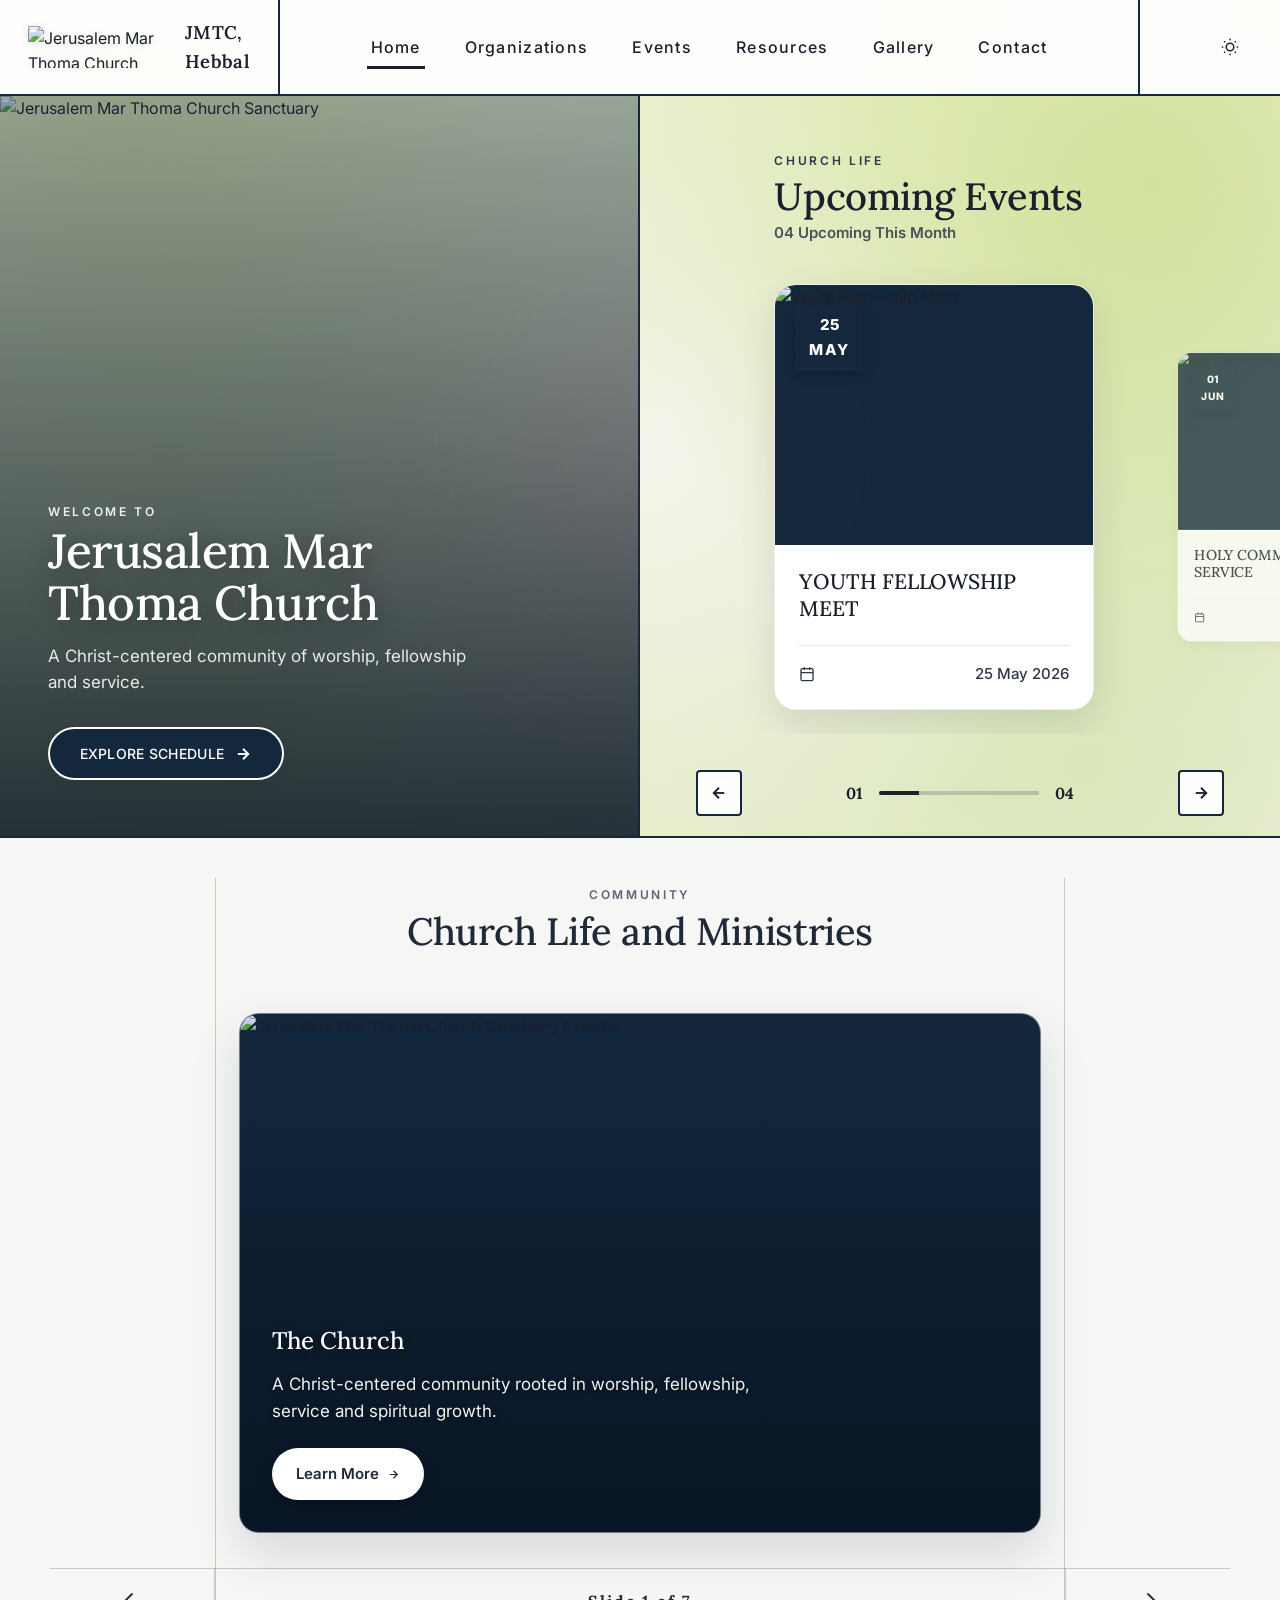
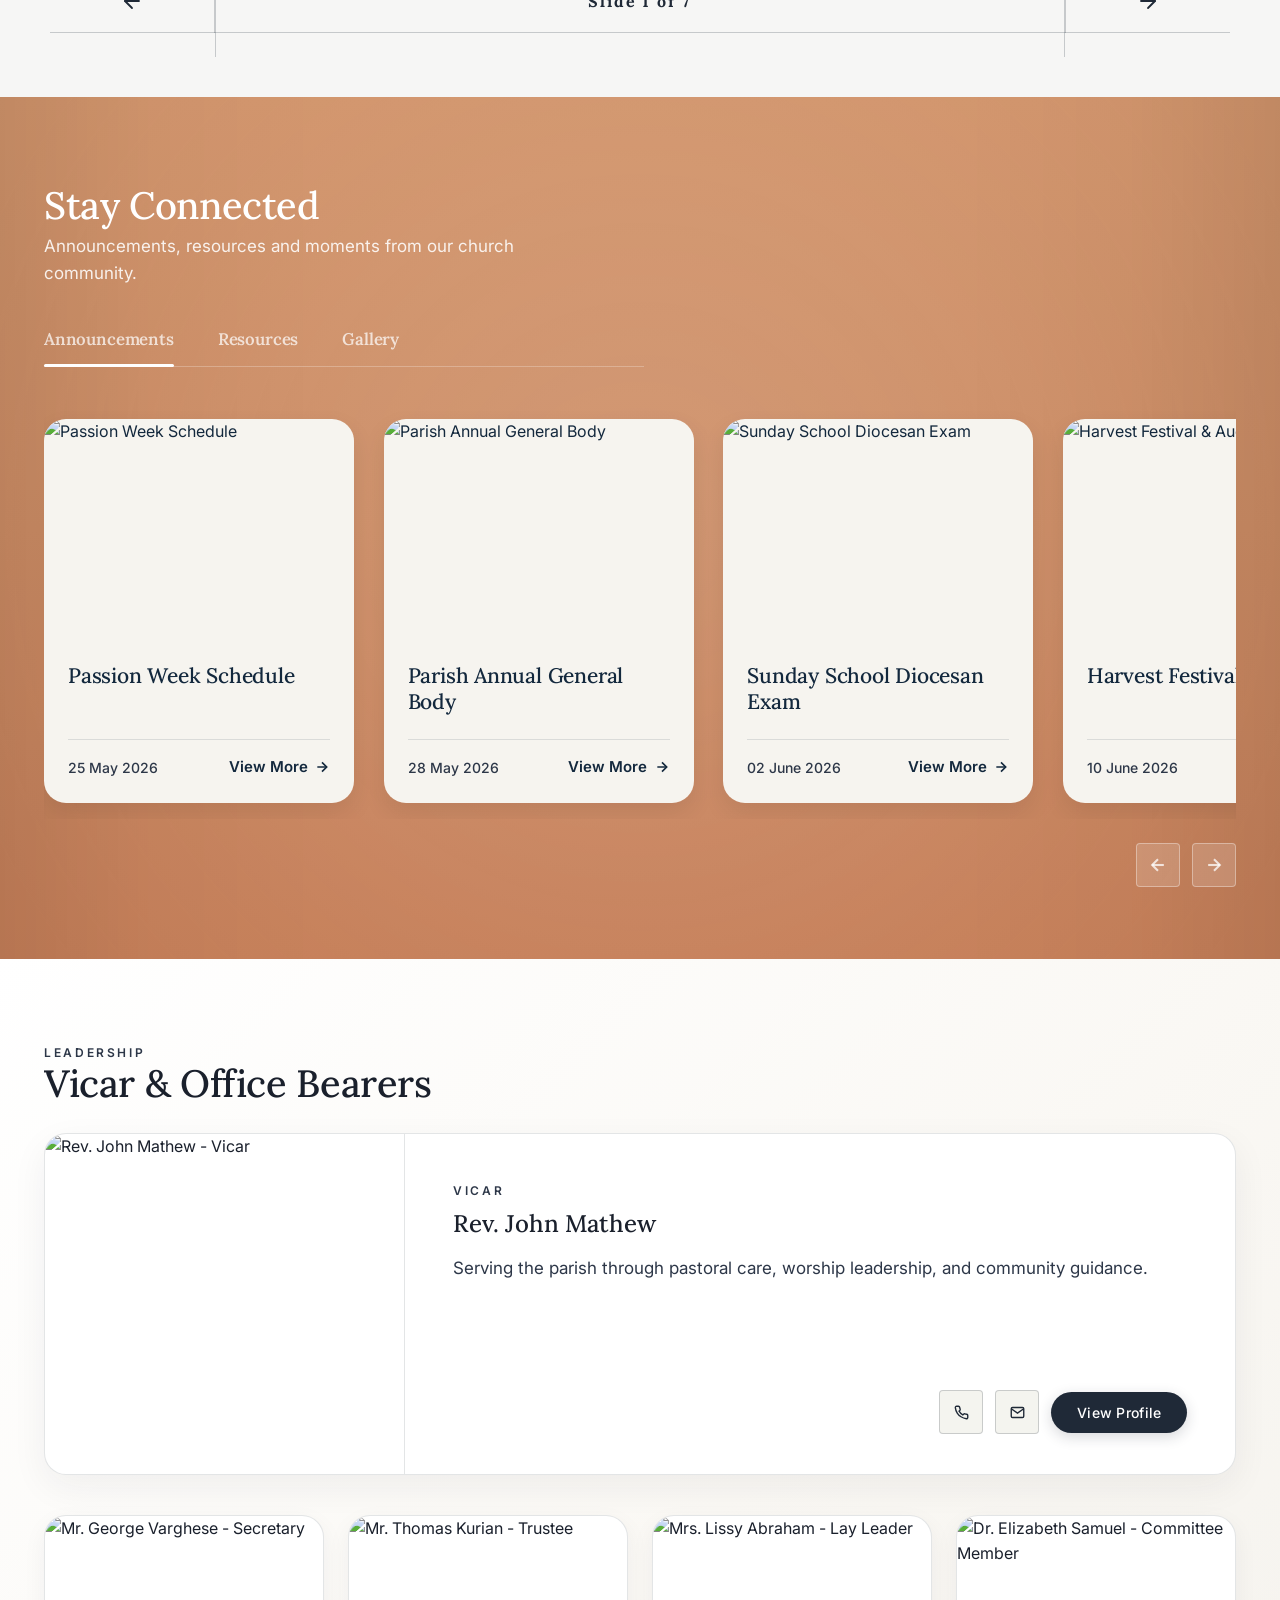
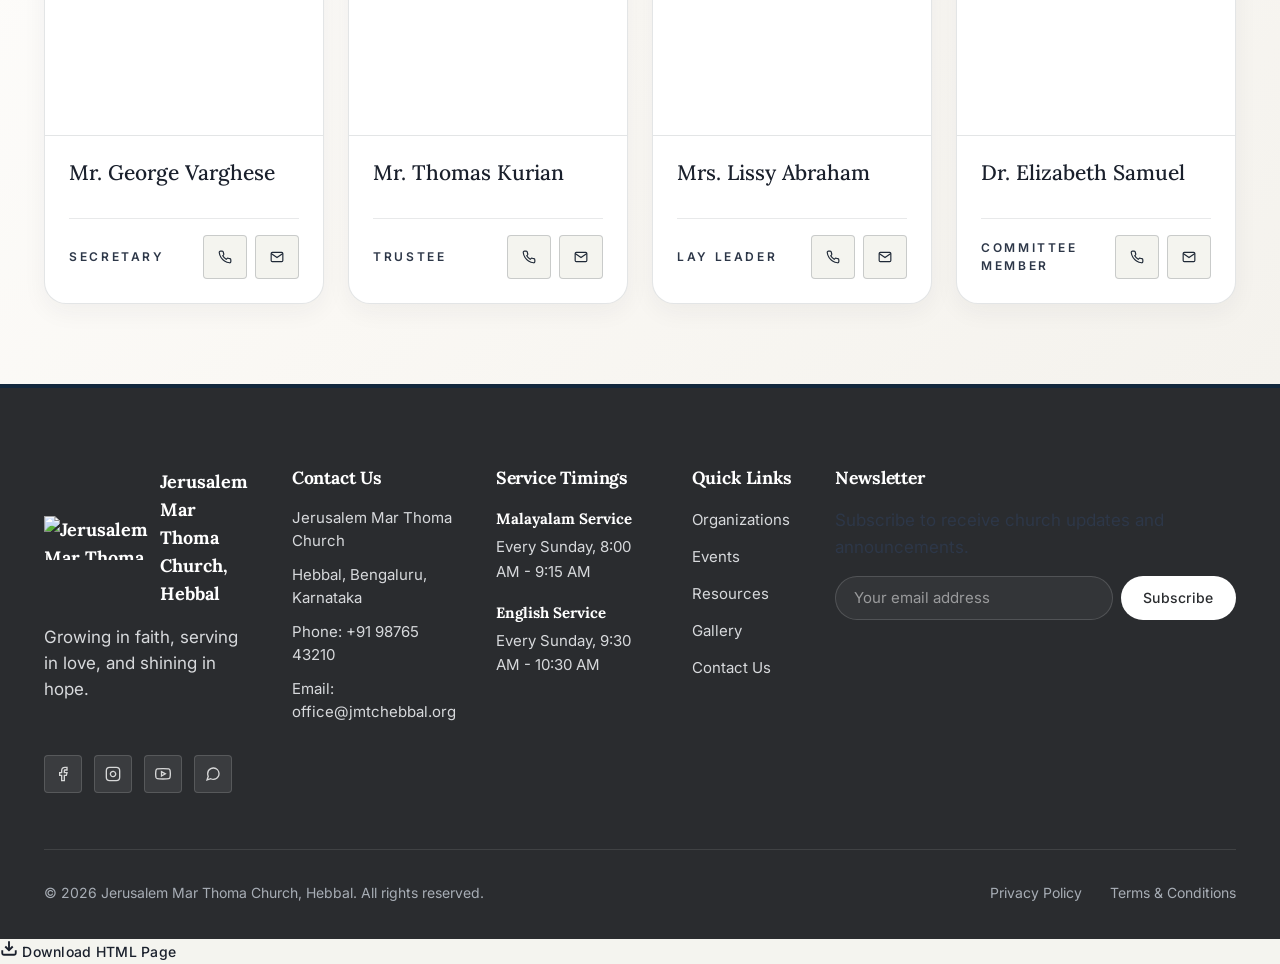
==== index.html @ cc69f57e "Add files via upload" ====
<!DOCTYPE html>
<html lang="en">
<head>
  <meta charset="UTF-8">
  <meta name="viewport" content="width=device-width, initial-scale=1.0">
  <title>Jerusalem Mar Thoma Church, Hebbal | Growing in Faith, Serving in Love</title>
  <meta name="description" content="Welcome to Jerusalem Mar Thoma Church, Hebbal. A serene, welcoming parish family growing in faith, serving in love, and shining in hope.">
  
  <!-- Google Fonts: Lora (Primary Display / Headings) & Inter (UI / Body) -->
  <link rel="preconnect" href="https://fonts.googleapis.com">
  <link rel="preconnect" href="https://fonts.gstatic.com" crossorigin>
  <link href="https://fonts.googleapis.com/css2?family=Lora:ital,wght@0,400;0,500;0,600;0,700;1,400;1,500&family=Inter:wght@400;500;600;700&display=swap" rel="stylesheet">
  
  <!-- Stylesheet -->
  <link rel="stylesheet" href="styles.css">
<body>

  <!-- Global Pulsating Interactive Cursor / Ambient Glow Layer -->
  <div class="global-cursor-glow" id="globalCursorGlow" aria-hidden="true"></div>

  <!-- ==========================================================================
       1. HEADER / NAVIGATION (Architectural Grid Nav with Crest Logo)
       ========================================================================== -->
  <header class="site-header grid-navbar" role="banner">
    <div class="nav-grid-container">
      
      <!-- Left Cell: Logo & Church Name -->
      <div class="nav-grid-cell nav-grid-brand">
        <a href="#hero" class="brand-logo" aria-label="Jerusalem Mar Thoma Church Homepage">
          <img src="./assets/church_logo.png" alt="Jerusalem Mar Thoma Church Crest Logo" class="brand-logo-img">
          <span class="brand-name">JMTC, Hebbal</span>
        </a>
      </div>

      <!-- Center Cell: Navigation Links -->
      <div class="nav-grid-cell nav-grid-menu">
        <nav aria-label="Main Navigation">
          <ul class="nav-menu">
            <li><a href="#hero" class="nav-link active">Home</a></li>
            <li><a href="#community" class="nav-link">Organizations</a></li>
            <li><a href="#hero-events-col" class="nav-link">Events</a></li>
            <li><a href="#quick-access" class="nav-link">Resources</a></li>
            <li><a href="#quick-access" class="nav-link">Gallery</a></li>
            <li><a href="#footer" class="nav-link">Contact</a></li>
          </ul>
        </nav>
      </div>

      <!-- Right Cell: Header Actions (Dark Mode Toggle & Hamburger) -->
      <div class="nav-grid-cell nav-grid-actions">
        <button class="theme-toggle-btn" id="themeToggleBtn" aria-label="Toggle dark mode" title="Toggle dark mode">
          <svg class="sun-icon" width="18" height="18" viewBox="0 0 24 24" fill="none" stroke="currentColor" stroke-width="2"><circle cx="12" cy="12" r="5"/><line x1="12" y1="1" x2="12" y2="3"/><line x1="12" y1="21" x2="12" y2="23"/><line x1="4.22" y1="4.22" x2="5.64" y2="5.64"/><line x1="18.36" y1="18.36" x2="19.78" y2="19.78"/><line x1="1" y1="12" x2="3" y2="12"/><line x1="21" y1="12" x2="23" y2="12"/><line x1="4.22" y1="19.78" x2="5.64" y2="18.36"/><line x1="18.36" y1="5.64" x2="19.78" y2="4.22"/></svg>
          <svg class="moon-icon" width="18" height="18" viewBox="0 0 24 24" fill="none" stroke="currentColor" stroke-width="2"><path d="M21 12.79A9 9 0 1 1 11.21 3 7 7 0 0 0 21 12.79z"/></svg>
        </button>
        <button class="hamburger-toggle" id="hamburgerBtn" aria-label="Open navigation" aria-expanded="false">
          <svg width="24" height="24" viewBox="0 0 24 24" fill="none" stroke="currentColor" stroke-width="2" stroke-linecap="round">
            <line x1="3" y1="6" x2="21" y2="6"></line>
            <line x1="3" y1="12" x2="21" y2="12"></line>
            <line x1="3" y1="18" x2="21" y2="18"></line>
          </svg>
        </button>
      </div>
    </div>

    <!-- Mobile Navigation Drawer Panel -->
    <div class="mobile-menu-drawer" id="mobileMenuDrawer" aria-label="Mobile Navigation">
      <ul class="mobile-menu-list">
        <li><a href="#hero" class="nav-link">Home</a></li>
        <li><a href="#community" class="nav-link">Organizations</a></li>
        <li><a href="#hero-events-col" class="nav-link">Events</a></li>
        <li><a href="#quick-access" class="nav-link">Resources & Gallery</a></li>
        <li><a href="#footer" class="nav-link">Contact Us</a></li>
      </ul>
    </div>
  </header>

  <main id="main-content">
    
    <!-- ==========================================================================
         2. PREMIUM EDITORIAL HERO & SHOWCASE CAROUSEL SECTION (50% / 50% SPLIT)
         ========================================================================== -->
    <section id="hero" class="split-hero-section" aria-label="Hero Introduction and Upcoming Events">
      <div class="split-hero-grid">
        
        <!-- Left Column (50% Width): Full Height Sanctuary Media & Content -->
        <div class="hero-left-col">
          <div class="hero-image-wrap">
            <img src="./assets/church_hero_1785997944826.jpg" alt="Jerusalem Mar Thoma Church Sanctuary" class="hero-church-img">
            <div class="hero-dark-gradient-overlay"></div>
            
            <div class="hero-left-content">
              <span class="hero-eyebrow-text">Welcome to</span>
              <h1 class="hero-overlay-title">Jerusalem Mar Thoma Church</h1>
              <p class="hero-subtitle">A Christ-centered community of worship, fellowship and service.</p>
              
              <a href="#hero-events-col" class="hero-cta-btn">
                <span>Explore Schedule</span>
                <svg width="18" height="18" viewBox="0 0 24 24" fill="none" stroke="currentColor" stroke-width="2.5"><line x1="5" y1="12" x2="19" y2="12"/><polyline points="12 5 19 12 12 19"/></svg>
              </a>
            </div>
          </div>
        </div>

        <!-- Right Column (50% Width): Editorial Featured Event Showcase Carousel -->
        <div class="hero-right-col" id="hero-events-col">
          <div class="hero-events-header">
            <span class="sub-label-eyebrow">CHURCH LIFE</span>
            <h2 class="hero-events-title">Upcoming Events</h2>
            <span class="events-count-text">04 Upcoming This Month</span>
          </div>

          <!-- Featured Showcase Carousel Viewport (1 Primary Card 80-82% + 18-20% Peek Card) -->
          <div class="hero-events-carousel-viewport" id="heroEventsViewport">
            <div class="hero-events-carousel-track" id="heroEventsTrack">
              
              <!-- Event Card 1 -->
              <article class="hero-event-card btn-read-event" data-event-id="1" tabindex="0">
                <div class="hero-event-banner">
                  <!-- Floating Date Badge -->
                  <div class="event-date-badge">
                    <span class="badge-day">25</span>
                    <span class="badge-month">MAY</span>
                  </div>
                  <img src="./assets/youth_event_1785997975934.jpg" alt="Youth Fellowship Meet" class="hero-event-banner-img">
                </div>
                <div class="hero-event-card-body">
                  <h3 class="hero-event-card-title">YOUTH FELLOWSHIP MEET</h3>
                  <div class="hero-event-date-row">
                    <svg width="16" height="16" viewBox="0 0 24 24" fill="none" stroke="currentColor" stroke-width="2"><rect x="3" y="4" width="18" height="18" rx="2" ry="2"/><line x1="16" y1="2" x2="16" y2="6"/><line x1="8" y1="2" x2="8" y2="6"/><line x1="3" y1="10" x2="21" y2="10"/></svg>
                    <span>25 May 2026</span>
                  </div>
                </div>
              </article>

              <!-- Event Card 2 -->
              <article class="hero-event-card btn-read-event" data-event-id="2" tabindex="0">
                <div class="hero-event-banner">
                  <!-- Floating Date Badge -->
                  <div class="event-date-badge">
                    <span class="badge-day">01</span>
                    <span class="badge-month">JUN</span>
                  </div>
                  <img src="./assets/church_interior_1785997991930.jpg" alt="Holy Communion Service" class="hero-event-banner-img">
                </div>
                <div class="hero-event-card-body">
                  <h3 class="hero-event-card-title">HOLY COMMUNION SERVICE</h3>
                  <div class="hero-event-date-row">
                    <svg width="16" height="16" viewBox="0 0 24 24" fill="none" stroke="currentColor" stroke-width="2"><rect x="3" y="4" width="18" height="18" rx="2" ry="2"/><line x1="16" y1="2" x2="16" y2="6"/><line x1="8" y1="2" x2="8" y2="6"/><line x1="3" y1="10" x2="21" y2="10"/></svg>
                    <span>01 June 2026</span>
                  </div>
                </div>
              </article>

              <!-- Event Card 3 -->
              <article class="hero-event-card btn-read-event" data-event-id="3" tabindex="0">
                <div class="hero-event-banner">
                  <!-- Floating Date Badge -->
                  <div class="event-date-badge">
                    <span class="badge-day">08</span>
                    <span class="badge-month">JUN</span>
                  </div>
                  <img src="./assets/church_interior_1785997991930.jpg" alt="Choir Sunday" class="hero-event-banner-img">
                </div>
                <div class="hero-event-card-body">
                  <h3 class="hero-event-card-title">CHOIR SUNDAY</h3>
                  <div class="hero-event-date-row">
                    <svg width="16" height="16" viewBox="0 0 24 24" fill="none" stroke="currentColor" stroke-width="2"><rect x="3" y="4" width="18" height="18" rx="2" ry="2"/><line x1="16" y1="2" x2="16" y2="6"/><line x1="8" y1="2" x2="8" y2="6"/><line x1="3" y1="10" x2="21" y2="10"/></svg>
                    <span>08 June 2026</span>
                  </div>
                </div>
              </article>

              <!-- Event Card 4 -->
              <article class="hero-event-card btn-read-event" data-event-id="4" tabindex="0">
                <div class="hero-event-banner">
                  <!-- Floating Date Badge -->
                  <div class="event-date-badge">
                    <span class="badge-day">15</span>
                    <span class="badge-month">JUN</span>
                  </div>
                  <img src="./assets/youth_event_1785997975934.jpg" alt="Community Outreach" class="hero-event-banner-img">
                </div>
                <div class="hero-event-card-body">
                  <h3 class="hero-event-card-title">COMMUNITY OUTREACH</h3>
                  <div class="hero-event-date-row">
                    <svg width="16" height="16" viewBox="0 0 24 24" fill="none" stroke="currentColor" stroke-width="2"><rect x="3" y="4" width="18" height="18" rx="2" ry="2"/><line x1="16" y1="2" x2="16" y2="6"/><line x1="8" y1="2" x2="8" y2="6"/><line x1="3" y1="10" x2="21" y2="10"/></svg>
                    <span>15 June 2026</span>
                  </div>
                </div>
              </article>

            </div>
          </div>

          <!-- Navigation Controls Bar (← 01 ━━━━━━━━ 04 →) -->
          <div class="hero-events-controls-bar">
            <button class="hero-carousel-arrow" id="heroEventsPrev" aria-label="Previous event">
              <svg width="18" height="18" viewBox="0 0 24 24" fill="none" stroke="currentColor" stroke-width="2.5"><line x1="19" y1="12" x2="5" y2="12"/><polyline points="12 19 5 12 12 5"/></svg>
            </button>

            <div class="hero-carousel-progress">
              <span id="heroCurrentSlideIndex">01</span>
              <div class="hero-progress-track">
                <div class="hero-progress-fill-bar" id="heroProgressFillBar"></div>
              </div>
              <span>04</span>
            </div>

            <button class="hero-carousel-arrow" id="heroEventsNext" aria-label="Next event">
              <svg width="18" height="18" viewBox="0 0 24 24" fill="none" stroke="currentColor" stroke-width="2.5"><line x1="5" y1="12" x2="19" y2="12"/><polyline points="12 5 19 12 12 19"/></svg>
            </button>
          </div>

        </div>

      </div>
    </section>

    <!-- ==========================================================================
         3. GALLERY SHOWCASE SECTION: CHURCH LIFE AND MINISTRIES
         ========================================================================== -->
    <section id="community" class="community-story-section" aria-label="Church Life and Ministries">
      
      <div class="community-gallery-container">
        
        <!-- Architectural Gallery Framing System -->
        <div class="community-gallery-frame">
          
          <!-- Intersecting Vertical & Horizontal Grid Lines -->
          <div class="gallery-grid-line line-v-left"></div>
          <div class="gallery-grid-line line-v-right"></div>
          <div class="gallery-grid-line line-h-mid"></div>
          <div class="gallery-grid-line line-h-bottom"></div>

          <!-- Section Header Composition (Centered on Top of Frame) -->
          <div class="community-header-centered">
            <span class="community-eyebrow-editorial">COMMUNITY</span>
            <h2 class="community-heading-editorial">Church Life and Ministries</h2>
          </div>

          <!-- Centered Showcase Image Frame Stage -->
          <div class="gallery-showcase-stage">
            <div class="community-showcase-frame">

              <!-- Slide 01: The Church -->
              <article class="community-story-chapter active-chapter" data-chapter="0" role="tabpanel">
                <img src="./assets/church_hero_1785997944826.jpg" alt="Jerusalem Mar Thoma Church Sanctuary Exterior" class="community-showcase-img">
                <div class="community-image-overlay"></div>
                <div class="community-showcase-content">
                  <h3 class="chapter-title-editorial">The Church</h3>
                  <p class="chapter-desc-editorial">
                    A Christ-centered community rooted in worship, fellowship, service and spiritual growth.
                  </p>
                  <a href="#quick-access" class="community-pill-cta showcase-cta">
                    <span>Learn More</span>
                    <svg width="13" height="13" viewBox="0 0 24 24" fill="none" stroke="currentColor" stroke-width="2.2"><line x1="5" y1="12" x2="19" y2="12"/><polyline points="12 5 19 12 12 19"/></svg>
                  </a>
                </div>
              </article>

              <!-- Slide 02: Edavaka Sangham -->
              <article class="community-story-chapter" data-chapter="1" role="tabpanel" hidden>
                <img src="./assets/church_interior_1785997991930.jpg" alt="Edavaka Sangham Parish Fellowship Gathering" class="community-showcase-img">
                <div class="community-image-overlay"></div>
                <div class="community-showcase-content">
                  <h3 class="chapter-title-editorial">Edavaka Sangham</h3>
                  <p class="chapter-desc-editorial">
                    A fellowship that brings parish members together for worship, service, spiritual growth and active participation in the life of the church.
                  </p>
                  <button class="community-pill-cta showcase-cta btn-org-modal" data-org-id="edavaka">
                    <span>Learn More</span>
                    <svg width="13" height="13" viewBox="0 0 24 24" fill="none" stroke="currentColor" stroke-width="2.2"><line x1="5" y1="12" x2="19" y2="12"/><polyline points="12 5 19 12 12 19"/></svg>
                  </button>
                </div>
              </article>

              <!-- Slide 03: Sunday School -->
              <article class="community-story-chapter" data-chapter="2" role="tabpanel" hidden>
                <img src="./assets/youth_event_1785997975934.jpg" alt="Sunday School children learning together" class="community-showcase-img">
                <div class="community-image-overlay"></div>
                <div class="community-showcase-content">
                  <h3 class="chapter-title-editorial">Sunday School</h3>
                  <p class="chapter-desc-editorial">
                    A nurturing space where children learn Scripture, faith values, worship practices and Christian living through engaging lessons and activities.
                  </p>
                  <button class="community-pill-cta showcase-cta btn-org-modal" data-org-id="sundayschool">
                    <span>Learn More</span>
                    <svg width="13" height="13" viewBox="0 0 24 24" fill="none" stroke="currentColor" stroke-width="2.2"><line x1="5" y1="12" x2="19" y2="12"/><polyline points="12 5 19 12 12 19"/></svg>
                  </button>
                </div>
              </article>

              <!-- Slide 04: Youth League -->
              <article class="community-story-chapter" data-chapter="3" role="tabpanel" hidden>
                <img src="./assets/youth_event_1785997975934.jpg" alt="Youth League community activity" class="community-showcase-img">
                <div class="community-image-overlay"></div>
                <div class="community-showcase-content">
                  <h3 class="chapter-title-editorial">Youth League</h3>
                  <p class="chapter-desc-editorial">
                    A vibrant fellowship for young people to grow in faith, leadership, service and community through worship, learning and activities.
                  </p>
                  <button class="community-pill-cta showcase-cta btn-org-modal" data-org-id="youth">
                    <span>Learn More</span>
                    <svg width="13" height="13" viewBox="0 0 24 24" fill="none" stroke="currentColor" stroke-width="2.2"><line x1="5" y1="12" x2="19" y2="12"/><polyline points="12 5 19 12 12 19"/></svg>
                  </button>
                </div>
              </article>

              <!-- Slide 05: Choir -->
              <article class="community-story-chapter" data-chapter="4" role="tabpanel" hidden>
                <img src="./assets/church_interior_1785997991930.jpg" alt="Parish Choir worship singing" class="community-showcase-img">
                <div class="community-image-overlay"></div>
                <div class="community-showcase-content">
                  <h3 class="chapter-title-editorial">Choir</h3>
                  <p class="chapter-desc-editorial">
                    A dedicated group that leads the congregation in worship through music, hymns and meaningful participation in church services.
                  </p>
                  <button class="community-pill-cta showcase-cta btn-org-modal" data-org-id="choir">
                    <span>Learn More</span>
                    <svg width="13" height="13" viewBox="0 0 24 24" fill="none" stroke="currentColor" stroke-width="2.2"><line x1="5" y1="12" x2="19" y2="12"/><polyline points="12 5 19 12 12 19"/></svg>
                  </button>
                </div>
              </article>

              <!-- Slide 06: Sevika Sangham -->
              <article class="community-story-chapter" data-chapter="5" role="tabpanel" hidden>
                <img src="./assets/sevika_sangham_study.jpg" alt="Sevika Sangham women's Bible study group" class="community-showcase-img">
                <div class="community-image-overlay"></div>
                <div class="community-showcase-content">
                  <h3 class="chapter-title-editorial">Sevika Sangham</h3>
                  <p class="chapter-desc-editorial">
                    A fellowship focused on prayer, service, spiritual growth and active support for church ministries and community care.
                  </p>
                  <button class="community-pill-cta showcase-cta btn-org-modal" data-org-id="sevikasangham">
                    <span>Learn More</span>
                    <svg width="13" height="13" viewBox="0 0 24 24" fill="none" stroke="currentColor" stroke-width="2.2"><line x1="5" y1="12" x2="19" y2="12"/><polyline points="12 5 19 12 12 19"/></svg>
                  </button>
                </div>
              </article>

              <!-- Slide 07: Senior Citizen Fellowship -->
              <article class="community-story-chapter" data-chapter="6" role="tabpanel" hidden>
                <img src="./assets/church_hero_1785997944826.jpg" alt="Senior members gathered together in fellowship" class="community-showcase-img">
                <div class="community-image-overlay"></div>
                <div class="community-showcase-content">
                  <h3 class="chapter-title-editorial">Senior Citizen Fellowship</h3>
                  <p class="chapter-desc-editorial">
                    A warm fellowship for senior members to gather in prayer, encouragement, companionship and continued participation in church life.
                  </p>
                  <button class="community-pill-cta showcase-cta btn-org-modal" data-org-id="senior">
                    <span>Learn More</span>
                    <svg width="13" height="13" viewBox="0 0 24 24" fill="none" stroke="currentColor" stroke-width="2.2"><line x1="5" y1="12" x2="19" y2="12"/><polyline points="12 5 19 12 12 19"/></svg>
                  </button>
                </div>
              </article>

            </div>
          </div>

          <!-- Rectangular Docked Navigation Cell Bar -->
          <div class="gallery-nav-dock">
            <button class="gallery-nav-cell cell-left" id="communityPrevBtn" aria-label="Previous organization" title="Previous organization">
              <svg width="24" height="24" viewBox="0 0 24 24" fill="none" stroke="currentColor" stroke-width="1.8" stroke-linecap="round" stroke-linejoin="round"><path d="M19 12H5"/><polyline points="12 19 5 12 12 5"/></svg>
            </button>
            
            <div class="gallery-nav-cell cell-center">
              <span class="community-counter" id="communityCounter" aria-live="polite" aria-atomic="true">Slide 1 of 7</span>
            </div>
            
            <button class="gallery-nav-cell cell-right" id="communityNextBtn" aria-label="Next organization" title="Next organization">
              <svg width="24" height="24" viewBox="0 0 24 24" fill="none" stroke="currentColor" stroke-width="1.8" stroke-linecap="round" stroke-linejoin="round"><path d="M5 12h14"/><polyline points="12 5 19 12 12 19"/></svg>
            </button>
          </div>

        </div>

      </div>
    </section>

    <!-- ==========================================================================
         4. EDITORIAL "STAY CONNECTED" MAGAZINE CAROUSEL SECTION (#D89169 TERRACOTTA)
         ========================================================================== -->
    <section id="quick-access" class="stay-connected-section" aria-labelledby="stay-connected-heading">
      <div class="stay-connected-viewport">
        <div class="container stay-connected-container">
          
          <!-- Left-Aligned Editorial Header Area -->
          <div class="stay-connected-header-left">
            <h2 id="stay-connected-heading" class="stay-connected-magazine-title">Stay Connected</h2>
            <p class="stay-connected-magazine-subcopy">Announcements, resources and moments from our church community.</p>

            <!-- Category Navigation (Left-Aligned, Text-Only with Pulsating Underline) -->
            <div class="stay-connected-magazine-nav" role="tablist" aria-label="Stay Connected Categories">
              <button class="stay-connected-mag-tab active" data-tab="announcements" role="tab" aria-selected="true">
                <span class="mag-tab-text">Announcements</span>
                <span class="mag-active-underline"></span>
              </button>
              <button class="stay-connected-mag-tab" data-tab="resources" role="tab" aria-selected="false">
                <span class="mag-tab-text">Resources</span>
                <span class="mag-active-underline"></span>
              </button>
              <button class="stay-connected-mag-tab" data-tab="gallery" role="tab" aria-selected="false">
                <span class="mag-tab-text">Gallery</span>
                <span class="mag-active-underline"></span>
              </button>
            </div>
          </div>

          <!-- Carousel Container (3 Cards + 1 Partial Card hint) -->
          <div class="stay-connected-carousel-stage">
            
            <!-- ANNOUNCEMENTS TAB PANEL CAROUSEL -->
            <div class="stay-connected-mag-panel active-panel" id="panelAnnouncements" role="tabpanel">
              <div class="mag-carousel-viewport" id="announcementsViewport">
                <div class="mag-carousel-track" id="announcementsTrack">
                  
                  <!-- Card 1 -->
                  <article class="mag-content-card btn-read-event" data-event-id="1">
                    <div class="mag-card-hero-image-wrap">
                      <img src="./assets/youth_event_1785997975934.jpg" alt="Passion Week Schedule" class="mag-card-img">
                    </div>
                    <div class="mag-card-body">
                      <h3 class="mag-card-title">Passion Week Schedule</h3>
                      <div class="mag-card-footer-row">
                        <span class="mag-card-meta">25 May 2026</span>
                        <span class="mag-card-link">
                          <span>View More</span>
                          <svg width="16" height="16" viewBox="0 0 24 24" fill="none" stroke="currentColor" stroke-width="2.5"><line x1="5" y1="12" x2="19" y2="12"/><polyline points="12 5 19 12 12 19"/></svg>
                        </span>
                      </div>
                    </div>
                  </article>

                  <!-- Card 2 -->
                  <article class="mag-content-card btn-read-event" data-event-id="2">
                    <div class="mag-card-hero-image-wrap">
                      <img src="./assets/church_interior_1785997991930.jpg" alt="Parish Annual General Body" class="mag-card-img">
                    </div>
                    <div class="mag-card-body">
                      <h3 class="mag-card-title">Parish Annual General Body</h3>
                      <div class="mag-card-footer-row">
                        <span class="mag-card-meta">28 May 2026</span>
                        <span class="mag-card-link">
                          <span>View More</span>
                          <svg width="16" height="16" viewBox="0 0 24 24" fill="none" stroke="currentColor" stroke-width="2.5"><line x1="5" y1="12" x2="19" y2="12"/><polyline points="12 5 19 12 12 19"/></svg>
                        </span>
                      </div>
                    </div>
                  </article>

                  <!-- Card 3 -->
                  <article class="mag-content-card btn-read-event" data-event-id="3">
                    <div class="mag-card-hero-image-wrap">
                      <img src="./assets/youth_event_1785997975934.jpg" alt="Sunday School Diocesan Exam" class="mag-card-img">
                    </div>
                    <div class="mag-card-body">
                      <h3 class="mag-card-title">Sunday School Diocesan Exam</h3>
                      <div class="mag-card-footer-row">
                        <span class="mag-card-meta">02 June 2026</span>
                        <span class="mag-card-link">
                          <span>View More</span>
                          <svg width="16" height="16" viewBox="0 0 24 24" fill="none" stroke="currentColor" stroke-width="2.5"><line x1="5" y1="12" x2="19" y2="12"/><polyline points="12 5 19 12 12 19"/></svg>
                        </span>
                      </div>
                    </div>
                  </article>

                  <!-- Card 4 -->
                  <article class="mag-content-card btn-read-event" data-event-id="4">
                    <div class="mag-card-hero-image-wrap">
                      <img src="./assets/church_hero_1785997944826.jpg" alt="Harvest Festival & Auction" class="mag-card-img">
                    </div>
                    <div class="mag-card-body">
                      <h3 class="mag-card-title">Harvest Festival & Auction</h3>
                      <div class="mag-card-footer-row">
                        <span class="mag-card-meta">10 June 2026</span>
                        <span class="mag-card-link">
                          <span>View More</span>
                          <svg width="16" height="16" viewBox="0 0 24 24" fill="none" stroke="currentColor" stroke-width="2.5"><line x1="5" y1="12" x2="19" y2="12"/><polyline points="12 5 19 12 12 19"/></svg>
                        </span>
                      </div>
                    </div>
                  </article>

                  <!-- Card 5 -->
                  <article class="mag-content-card btn-read-event" data-event-id="2">
                    <div class="mag-card-hero-image-wrap">
                      <img src="./assets/church_interior_1785997991930.jpg" alt="Parish Choir Annual Retreat" class="mag-card-img">
                    </div>
                    <div class="mag-card-body">
                      <h3 class="mag-card-title">Parish Choir Annual Retreat</h3>
                      <div class="mag-card-footer-row">
                        <span class="mag-card-meta">18 June 2026</span>
                        <span class="mag-card-link">
                          <span>View More</span>
                          <svg width="16" height="16" viewBox="0 0 24 24" fill="none" stroke="currentColor" stroke-width="2.5"><line x1="5" y1="12" x2="19" y2="12"/><polyline points="12 5 19 12 12 19"/></svg>
                        </span>
                      </div>
                    </div>
                  </article>

                  <!-- Card 6 -->
                  <article class="mag-content-card btn-read-event" data-event-id="1">
                    <div class="mag-card-hero-image-wrap">
                      <img src="./assets/youth_event_1785997975934.jpg" alt="Ecumenical Fellowship Meet" class="mag-card-img">
                    </div>
                    <div class="mag-card-body">
                      <h3 class="mag-card-title">Ecumenical Fellowship Meet</h3>
                      <div class="mag-card-footer-row">
                        <span class="mag-card-meta">24 June 2026</span>
                        <span class="mag-card-link">
                          <span>View More</span>
                          <svg width="16" height="16" viewBox="0 0 24 24" fill="none" stroke="currentColor" stroke-width="2.5"><line x1="5" y1="12" x2="19" y2="12"/><polyline points="12 5 19 12 12 19"/></svg>
                        </span>
                      </div>
                    </div>
                  </article>

                </div>
              </div>

              <!-- Carousel Controls Aligned Right at the END of Carousel -->
              <div class="mag-carousel-controls">
                <button class="mag-arrow-btn mag-arrow-prev" id="announcementsPrev" aria-label="Previous card">
                  <svg width="20" height="20" viewBox="0 0 24 24" fill="none" stroke="currentColor" stroke-width="2.5"><line x1="19" y1="12" x2="5" y2="12"/><polyline points="12 19 5 12 12 5"/></svg>
                </button>
                <button class="mag-arrow-btn mag-arrow-next" id="announcementsNext" aria-label="Next card">
                  <svg width="20" height="20" viewBox="0 0 24 24" fill="none" stroke="currentColor" stroke-width="2.5"><line x1="5" y1="12" x2="19" y2="12"/><polyline points="12 5 19 12 12 19"/></svg>
                </button>
              </div>
            </div>

            <!-- RESOURCES TAB PANEL CAROUSEL -->
            <div class="stay-connected-mag-panel" id="panelResources" role="tabpanel" hidden>
              <div class="mag-carousel-viewport" id="resourcesViewport">
                <div class="mag-carousel-track" id="resourcesTrack">
                  
                  <article class="mag-content-card" onclick="alert('Downloading Malayalam Liturgy PDF')">
                    <div class="mag-card-hero-image-wrap">
                      <img src="./assets/church_interior_1785997991930.jpg" alt="Malayalam Liturgy Thaksa" class="mag-card-img">
                    </div>
                    <div class="mag-card-body">
                      <h3 class="mag-card-title">Malayalam Liturgy Order of Worship</h3>
                      <div class="mag-card-footer-row">
                        <span class="mag-card-meta">PDF Download</span>
                        <span class="mag-card-link">
                          <span>View More</span>
                          <svg width="16" height="16" viewBox="0 0 24 24" fill="none" stroke="currentColor" stroke-width="2.5"><line x1="5" y1="12" x2="19" y2="12"/><polyline points="12 5 19 12 12 19"/></svg>
                        </span>
                      </div>
                    </div>
                  </article>

                  <article class="mag-content-card" onclick="alert('Downloading English Order of Service PDF')">
                    <div class="mag-card-hero-image-wrap">
                      <img src="./assets/church_hero_1785997944826.jpg" alt="English Order of Service" class="mag-card-img">
                    </div>
                    <div class="mag-card-body">
                      <h3 class="mag-card-title">English Order of Service</h3>
                      <div class="mag-card-footer-row">
                        <span class="mag-card-meta">Bilingual Guide</span>
                        <span class="mag-card-link">
                          <span>View More</span>
                          <svg width="16" height="16" viewBox="0 0 24 24" fill="none" stroke="currentColor" stroke-width="2.5"><line x1="5" y1="12" x2="19" y2="12"/><polyline points="12 5 19 12 12 19"/></svg>
                        </span>
                      </div>
                    </div>
                  </article>

                  <article class="mag-content-card" onclick="alert('Opening Church Constitution PDF')">
                    <div class="mag-card-hero-image-wrap">
                      <img src="./assets/vicar_portrait_1785997959943.jpg" alt="Church Constitution & By-Laws" class="mag-card-img">
                    </div>
                    <div class="mag-card-body">
                      <h3 class="mag-card-title">Mar Thoma Church Constitution</h3>
                      <div class="mag-card-footer-row">
                        <span class="mag-card-meta">Document</span>
                        <span class="mag-card-link">
                          <span>View More</span>
                          <svg width="16" height="16" viewBox="0 0 24 24" fill="none" stroke="currentColor" stroke-width="2.5"><line x1="5" y1="12" x2="19" y2="12"/><polyline points="12 5 19 12 12 19"/></svg>
                        </span>
                      </div>
                    </div>
                  </article>

                  <article class="mag-content-card" onclick="alert('Opening Sunday School Study Material')">
                    <div class="mag-card-hero-image-wrap">
                      <img src="./assets/youth_event_1785997975934.jpg" alt="Sunday School Materials" class="mag-card-img">
                    </div>
                    <div class="mag-card-body">
                      <h3 class="mag-card-title">Sunday School Curriculum & Guide</h3>
                      <div class="mag-card-footer-row">
                        <span class="mag-card-meta">Study Material</span>
                        <span class="mag-card-link">
                          <span>View More</span>
                          <svg width="16" height="16" viewBox="0 0 24 24" fill="none" stroke="currentColor" stroke-width="2.5"><line x1="5" y1="12" x2="19" y2="12"/><polyline points="12 5 19 12 12 19"/></svg>
                        </span>
                      </div>
                    </div>
                  </article>

                </div>
              </div>

              <!-- Controls Aligned Right -->
              <div class="mag-carousel-controls">
                <button class="mag-arrow-btn mag-arrow-prev" id="resourcesPrev" aria-label="Previous card">
                  <svg width="20" height="20" viewBox="0 0 24 24" fill="none" stroke="currentColor" stroke-width="2.5"><line x1="19" y1="12" x2="5" y2="12"/><polyline points="12 19 5 12 12 5"/></svg>
                </button>
                <button class="mag-arrow-btn mag-arrow-next" id="resourcesNext" aria-label="Next card">
                  <svg width="20" height="20" viewBox="0 0 24 24" fill="none" stroke="currentColor" stroke-width="2.5"><line x1="5" y1="12" x2="19" y2="12"/><polyline points="12 5 19 12 12 19"/></svg>
                </button>
              </div>
            </div>

            <!-- GALLERY TAB PANEL CAROUSEL -->
            <div class="stay-connected-mag-panel" id="panelGallery" role="tabpanel" hidden>
              <div class="mag-carousel-viewport" id="galleryViewport">
                <div class="mag-carousel-track" id="galleryTrack">
                  
                  <article class="mag-content-card" onclick="alert('Viewing Parish Day Photo Album')">
                    <div class="mag-card-hero-image-wrap">
                      <img src="./assets/church_hero_1785997944826.jpg" alt="Parish Day 2025" class="mag-card-img">
                    </div>
                    <div class="mag-card-body">
                      <h3 class="mag-card-title">Parish Day 2025 & Feast</h3>
                      <div class="mag-card-footer-row">
                        <span class="mag-card-meta">48 Photos • May 2025</span>
                        <span class="mag-card-link">
                          <span>View Gallery</span>
                          <svg width="16" height="16" viewBox="0 0 24 24" fill="none" stroke="currentColor" stroke-width="2.5"><line x1="5" y1="12" x2="19" y2="12"/><polyline points="12 5 19 12 12 19"/></svg>
                        </span>
                      </div>
                    </div>
                  </article>

                  <article class="mag-content-card" onclick="alert('Viewing Harvest Festival Photo Album')">
                    <div class="mag-card-hero-image-wrap">
                      <img src="./assets/youth_event_1785997975934.jpg" alt="Annual Harvest Festival" class="mag-card-img">
                    </div>
                    <div class="mag-card-body">
                      <h3 class="mag-card-title">Annual Harvest Festival</h3>
                      <div class="mag-card-footer-row">
                        <span class="mag-card-meta">32 Photos • Oct 2025</span>
                        <span class="mag-card-link">
                          <span>View Gallery</span>
                          <svg width="16" height="16" viewBox="0 0 24 24" fill="none" stroke="currentColor" stroke-width="2.5"><line x1="5" y1="12" x2="19" y2="12"/><polyline points="12 5 19 12 12 19"/></svg>
                        </span>
                      </div>
                    </div>
                  </article>

                  <article class="mag-content-card" onclick="alert('Viewing Choir Music Festival Album')">
                    <div class="mag-card-hero-image-wrap">
                      <img src="./assets/church_interior_1785997991930.jpg" alt="Choir Music Festival 2025" class="mag-card-img">
                    </div>
                    <div class="mag-card-body">
                      <h3 class="mag-card-title">Choir Music Festival 2025</h3>
                      <div class="mag-card-footer-row">
                        <span class="mag-card-meta">24 Photos • Nov 2025</span>
                        <span class="mag-card-link">
                          <span>View Gallery</span>
                          <svg width="16" height="16" viewBox="0 0 24 24" fill="none" stroke="currentColor" stroke-width="2.5"><line x1="5" y1="12" x2="19" y2="12"/><polyline points="12 5 19 12 12 19"/></svg>
                        </span>
                      </div>
                    </div>
                  </article>

                  <article class="mag-content-card" onclick="alert('Viewing Passion Week Album')">
                    <div class="mag-card-hero-image-wrap">
                      <img src="./assets/church_hero_1785997944826.jpg" alt="Passion Week Service Highlights" class="mag-card-img">
                    </div>
                    <div class="mag-card-body">
                      <h3 class="mag-card-title">Passion Week Memories</h3>
                      <div class="mag-card-footer-row">
                        <span class="mag-card-meta">60 Photos • Apr 2025</span>
                        <span class="mag-card-link">
                          <span>View Gallery</span>
                          <svg width="16" height="16" viewBox="0 0 24 24" fill="none" stroke="currentColor" stroke-width="2.5"><line x1="5" y1="12" x2="19" y2="12"/><polyline points="12 5 19 12 12 19"/></svg>
                        </span>
                      </div>
                    </div>
                  </article>

                </div>
              </div>

              <!-- Controls Aligned Right -->
              <div class="mag-carousel-controls">
                <button class="mag-arrow-btn mag-arrow-prev" id="galleryPrev" aria-label="Previous card">
                  <svg width="20" height="20" viewBox="0 0 24 24" fill="none" stroke="currentColor" stroke-width="2.5"><line x1="19" y1="12" x2="5" y2="12"/><polyline points="12 19 5 12 12 5"/></svg>
                </button>
                <button class="mag-arrow-btn mag-arrow-next" id="galleryNext" aria-label="Next card">
                  <svg width="20" height="20" viewBox="0 0 24 24" fill="none" stroke="currentColor" stroke-width="2.5"><line x1="5" y1="12" x2="19" y2="12"/><polyline points="12 5 19 12 12 19"/></svg>
                </button>
              </div>
            </div>

          </div>

        </div>
      </div>
    </section>

    <!-- ==========================================================================
         5. VICAR AND OFFICE BEARERS SECTION
         ========================================================================== -->
    <section id="vicar-team" class="team-section section-padding" aria-labelledby="team-heading">
      <div class="container">
        
        <!-- Header -->
        <div class="section-header" style="margin-bottom:1.75rem;">
          <div class="section-title-group">
            <span class="sub-title">LEADERSHIP</span>
            <h2 id="team-heading"><a href="#vicar-team" class="heading-link-clean">Vicar & Office Bearers</a></h2>
          </div>
        </div>

        <!-- Vicar Hero Card -->
        <div class="vicar-hero-card">
          <a href="#vicarModal" class="vicar-image-link btn-view-vicar-profile" title="View Rev. John Mathew Profile">
            <div class="vicar-image-wrap">
              <img src="./assets/vicar_portrait_1785997959943.jpg" alt="Rev. John Mathew - Vicar" class="vicar-image">
            </div>
          </a>
          <div class="vicar-info">
            <span class="vicar-role">VICAR</span>
            <h3 class="vicar-name"><a href="#vicarModal" class="vicar-name-link btn-view-vicar-profile" title="View Rev. John Mathew Profile">Rev. John Mathew</a></h3>
            <p class="vicar-bio">
              Serving the parish through pastoral care, worship leadership, and community guidance.
            </p>
            
            <!-- Bottom Right Action Row: [ Phone Icon ] [ Email Icon ] [ High-Contrast View Profile Primary CTA ] -->
            <div class="vicar-actions-row">
              <a href="tel:+919876543210" class="icon-btn-action" aria-label="Call Rev. John Mathew" title="Call Rev. John Mathew">
                <svg width="15" height="15" viewBox="0 0 24 24" fill="none" stroke="currentColor" stroke-width="2.2"><path d="M22 16.92v3a2 2 0 0 1-2.18 2 19.79 19.79 0 0 1-8.63-3.07 19.5 19.5 0 0 1-6-6 19.79 19.79 0 0 1-3.07-8.67A2 2 0 0 1 4.11 2h3a2 2 0 0 1 2 1.72 12.84 12.84 0 0 0 .7 2.81 2 2 0 0 1-.45 2.11L8.09 9.91a16 16 0 0 0 6 6l1.27-1.27a2 2 0 0 1 2.11-.45 12.84 12.84 0 0 0 2.81.7A2 2 0 0 1 22 16.92z"/></svg>
              </a>
              <a href="mailto:vicar@jmtchebbal.org" class="icon-btn-action" aria-label="Email Rev. John Mathew" title="Email Rev. John Mathew">
                <svg width="15" height="15" viewBox="0 0 24 24" fill="none" stroke="currentColor" stroke-width="2.2"><path d="M4 4h16c1.1 0 2 .9 2 2v12c0 1.1-.9 2-2 2H4c-1.1 0-2-.9-2-2V6c0-1.1.9-2 2-2z"/><polyline points="22,6 12,13 2,6"/></svg>
              </a>
              <button class="btn btn-vicar-primary-cta btn-view-vicar-profile" id="btnViewVicar">View Profile</button>
            </div>
          </div>
        </div>

        <!-- Committee Members Section (Desktop Grid / Mobile 1-Card Swipable Carousel) -->
        <div class="bearers-carousel-container">
          <div class="bearers-grid" id="bearersGrid">
            
            <!-- Card 1: Mr. George Varghese -->
            <div class="bearer-card">
              <div class="bearer-image-wrap">
                <img src="./assets/bearer_george.jpg" alt="Mr. George Varghese - Secretary" class="bearer-image">
              </div>
              <div class="bearer-info">
                <h4 class="bearer-name">Mr. George Varghese</h4>
                <div class="bearer-role-row">
                  <span class="bearer-role">Secretary</span>
                  <div class="bearer-actions">
                    <a href="tel:+919876543211" class="icon-btn-action" aria-label="Call Mr. George Varghese" title="Call Mr. George Varghese">
                      <svg width="14" height="14" viewBox="0 0 24 24" fill="none" stroke="currentColor" stroke-width="2"><path d="M22 16.92v3a2 2 0 0 1-2.18 2 19.79 19.79 0 0 1-8.63-3.07 19.5 19.5 0 0 1-6-6 19.79 19.79 0 0 1-3.07-8.67A2 2 0 0 1 4.11 2h3a2 2 0 0 1 2 1.72 12.84 12.84 0 0 0 .7 2.81 2 2 0 0 1-.45 2.11L8.09 9.91a16 16 0 0 0 6 6l1.27-1.27a2 2 0 0 1 2.11-.45 12.84 12.84 0 0 0 2.81.7A2 2 0 0 1 22 16.92z"/></svg>
                    </a>
                    <a href="mailto:secretary@jmtchebbal.org" class="icon-btn-action" aria-label="Email Mr. George Varghese" title="Email Mr. George Varghese">
                      <svg width="14" height="14" viewBox="0 0 24 24" fill="none" stroke="currentColor" stroke-width="2"><path d="M4 4h16c1.1 0 2 .9 2 2v12c0 1.1-.9 2-2 2H4c-1.1 0-2-.9-2-2V6c0-1.1.9-2 2-2z"/><polyline points="22,6 12,13 2,6"/></svg>
                    </a>
                  </div>
                </div>
              </div>
            </div>

            <!-- Card 2: Mr. Thomas Kurian -->
            <div class="bearer-card">
              <div class="bearer-image-wrap">
                <img src="./assets/bearer_thomas.jpg" alt="Mr. Thomas Kurian - Trustee" class="bearer-image">
              </div>
              <div class="bearer-info">
                <h4 class="bearer-name">Mr. Thomas Kurian</h4>
                <div class="bearer-role-row">
                  <span class="bearer-role">Trustee</span>
                  <div class="bearer-actions">
                    <a href="tel:+919876543212" class="icon-btn-action" aria-label="Call Mr. Thomas Kurian" title="Call Mr. Thomas Kurian">
                      <svg width="14" height="14" viewBox="0 0 24 24" fill="none" stroke="currentColor" stroke-width="2"><path d="M22 16.92v3a2 2 0 0 1-2.18 2 19.79 19.79 0 0 1-8.63-3.07 19.5 19.5 0 0 1-6-6 19.79 19.79 0 0 1-3.07-8.67A2 2 0 0 1 4.11 2h3a2 2 0 0 1 2 1.72 12.84 12.84 0 0 0 .7 2.81 2 2 0 0 1-.45 2.11L8.09 9.91a16 16 0 0 0 6 6l1.27-1.27a2 2 0 0 1 2.11-.45 12.84 12.84 0 0 0 2.81.7A2 2 0 0 1 22 16.92z"/></svg>
                    </a>
                    <a href="mailto:trustee@jmtchebbal.org" class="icon-btn-action" aria-label="Email Mr. Thomas Kurian" title="Email Mr. Thomas Kurian">
                      <svg width="14" height="14" viewBox="0 0 24 24" fill="none" stroke="currentColor" stroke-width="2"><path d="M4 4h16c1.1 0 2 .9 2 2v12c0 1.1-.9 2-2 2H4c-1.1 0-2-.9-2-2V6c0-1.1.9-2 2-2z"/><polyline points="22,6 12,13 2,6"/></svg>
                    </a>
                  </div>
                </div>
              </div>
            </div>

            <!-- Card 3: Mrs. Lissy Abraham -->
            <div class="bearer-card">
              <div class="bearer-image-wrap">
                <img src="./assets/bearer_lissy.jpg" alt="Mrs. Lissy Abraham - Lay Leader" class="bearer-image">
              </div>
              <div class="bearer-info">
                <h4 class="bearer-name">Mrs. Lissy Abraham</h4>
                <div class="bearer-role-row">
                  <span class="bearer-role">Lay Leader</span>
                  <div class="bearer-actions">
                    <a href="tel:+919876543213" class="icon-btn-action" aria-label="Call Mrs. Lissy Abraham" title="Call Mrs. Lissy Abraham">
                      <svg width="14" height="14" viewBox="0 0 24 24" fill="none" stroke="currentColor" stroke-width="2"><path d="M22 16.92v3a2 2 0 0 1-2.18 2 19.79 19.79 0 0 1-8.63-3.07 19.5 19.5 0 0 1-6-6 19.79 19.79 0 0 1-3.07-8.67A2 2 0 0 1 4.11 2h3a2 2 0 0 1 2 1.72 12.84 12.84 0 0 0 .7 2.81 2 2 0 0 1-.45 2.11L8.09 9.91a16 16 0 0 0 6 6l1.27-1.27a2 2 0 0 1 2.11-.45 12.84 12.84 0 0 0 2.81.7A2 2 0 0 1 22 16.92z"/></svg>
                    </a>
                    <a href="mailto:layleader@jmtchebbal.org" class="icon-btn-action" aria-label="Email Mrs. Lissy Abraham" title="Email Mrs. Lissy Abraham">
                      <svg width="14" height="14" viewBox="0 0 24 24" fill="none" stroke="currentColor" stroke-width="2"><path d="M4 4h16c1.1 0 2 .9 2 2v12c0 1.1-.9 2-2 2H4c-1.1 0-2-.9-2-2V6c0-1.1.9-2 2-2z"/><polyline points="22,6 12,13 2,6"/></svg>
                    </a>
                  </div>
                </div>
              </div>
            </div>

            <!-- Card 4: Dr. Elizabeth Samuel -->
            <div class="bearer-card">
              <div class="bearer-image-wrap">
                <img src="./assets/bearer_elizabeth.jpg" alt="Dr. Elizabeth Samuel - Committee Member" class="bearer-image">
              </div>
              <div class="bearer-info">
                <h4 class="bearer-name">Dr. Elizabeth Samuel</h4>
                <div class="bearer-role-row">
                  <span class="bearer-role">Committee Member</span>
                  <div class="bearer-actions">
                    <a href="tel:+919876543214" class="icon-btn-action" aria-label="Call Dr. Elizabeth Samuel" title="Call Dr. Elizabeth Samuel">
                      <svg width="14" height="14" viewBox="0 0 24 24" fill="none" stroke="currentColor" stroke-width="2"><path d="M22 16.92v3a2 2 0 0 1-2.18 2 19.79 19.79 0 0 1-8.63-3.07 19.5 19.5 0 0 1-6-6 19.79 19.79 0 0 1-3.07-8.67A2 2 0 0 1 4.11 2h3a2 2 0 0 1 2 1.72 12.84 12.84 0 0 0 .7 2.81 2 2 0 0 1-.45 2.11L8.09 9.91a16 16 0 0 0 6 6l1.27-1.27a2 2 0 0 1 2.11-.45 12.84 12.84 0 0 0 2.81.7A2 2 0 0 1 22 16.92z"/></svg>
                    </a>
                    <a href="mailto:committee@jmtchebbal.org" class="icon-btn-action" aria-label="Email Dr. Elizabeth Samuel" title="Email Dr. Elizabeth Samuel">
                      <svg width="14" height="14" viewBox="0 0 24 24" fill="none" stroke="currentColor" stroke-width="2"><path d="M4 4h16c1.1 0 2 .9 2 2v12c0 1.1-.9 2-2 2H4c-1.1 0-2-.9-2-2V6c0-1.1.9-2 2-2z"/><polyline points="22,6 12,13 2,6"/></svg>
                    </a>
                  </div>
                </div>
            </div>

          </div>

          <!-- Mobile Committee Arrow Controls (< 768px only, Bottom Right below card) -->
          <div class="bearers-mobile-controls" id="bearersMobileControls">
            <span class="bearers-counter" id="bearersCounter">01 / 04</span>
            <div class="bearers-arrows-group">
              <button class="bearers-arrow-btn" id="bearersPrevBtn" aria-label="Previous committee member" title="Previous member">
                <svg width="16" height="16" viewBox="0 0 24 24" fill="none" stroke="currentColor" stroke-width="2.2"><path d="M19 12H5"/><polyline points="12 19 5 12 12 5"/></svg>
              </button>
              <button class="bearers-arrow-btn" id="bearersNextBtn" aria-label="Next committee member" title="Next member">
                <svg width="16" height="16" viewBox="0 0 24 24" fill="none" stroke="currentColor" stroke-width="2.2"><path d="M5 12h14"/><polyline points="12 5 19 12 12 19"/></svg>
              </button>
            </div>
          </div>
        </div>

      </div>
    </section>

  </main>

  <!-- ==========================================================================
       6. FOOTER
       ========================================================================== -->
  <footer id="footer" class="site-footer" role="contentinfo">
    <div class="container">
      <div class="footer-grid">
        
        <div class="footer-col footer-brand">
          <div class="footer-brand-logo">
            <img src="./assets/church_logo.png" alt="Jerusalem Mar Thoma Church Crest Logo" class="footer-brand-logo-img">
            <span>Jerusalem Mar Thoma Church, Hebbal</span>
          </div>
          <p class="footer-tagline">
            Growing in faith, serving in love, and shining in hope.
          </p>
          <div class="social-links">
            <a href="#" class="social-icon" aria-label="Facebook">
              <svg width="16" height="16" viewBox="0 0 24 24" fill="none" stroke="currentColor" stroke-width="2"><path d="M18 2h-3a5 5 0 0 0-5 5v3H7v4h3v8h4v-8h3l1-4h-4V7a1 1 0 0 1 1-1h3z"/></svg>
            </a>
            <a href="#" class="social-icon" aria-label="Instagram">
              <svg width="16" height="16" viewBox="0 0 24 24" fill="none" stroke="currentColor" stroke-width="2"><rect x="2" y="2" width="20" height="20" rx="5" ry="5"/><path d="M16 11.37A4 4 0 1 1 12.63 8 4 4 0 0 1 16 11.37z"/><line x1="17.5" y1="6.5" x2="17.51" y2="6.5"/></svg>
            </a>
            <a href="#" class="social-icon" aria-label="YouTube">
              <svg width="16" height="16" viewBox="0 0 24 24" fill="none" stroke="currentColor" stroke-width="2"><path d="M22.54 6.42a2.78 2.78 0 0 0-1.94-2C18.88 4 12 4 12 4s-6.88 0-8.6.46a2.78 2.78 0 0 0-1.94 2A29 29 0 0 0 1 11.75a29 29 0 0 0 .46 5.33A2.78 2.78 0 0 0 3.4 19c1.72.46 8.6.46 8.6.46s6.88 0 8.6-.46a2.78 2.78 0 0 0 1.94-2 29 29 0 0 0 .46-5.25 29 29 0 0 0-.46-5.33z"/><polygon points="9.75 15.02 15.5 11.75 9.75 8.48 9.75 15.02"/></svg>
            </a>
            <a href="#" class="social-icon" aria-label="WhatsApp">
              <svg width="16" height="16" viewBox="0 0 24 24" fill="none" stroke="currentColor" stroke-width="2"><path d="M21 11.5a8.38 8.38 0 0 1-.9 3.8 8.5 8.5 0 0 1-7.6 4.7 8.38 8.38 0 0 1-3.8-.9L3 21l1.9-5.7a8.38 8.38 0 0 1-.9-3.8 8.5 8.5 0 0 1 4.7-7.6 8.38 8.38 0 0 1 3.8-.9h.5a8.48 8.48 0 0 1 8 8v.5z"/></svg>
            </a>
          </div>
        </div>

        <div class="footer-col">
          <h4>Contact Us</h4>
          <ul class="footer-contact-list">
            <li>Jerusalem Mar Thoma Church</li>
            <li>Hebbal, Bengaluru, Karnataka</li>
            <li>Phone: +91 98765 43210</li>
            <li>Email: office@jmtchebbal.org</li>
          </ul>
        </div>

        <div class="footer-col">
          <h4>Service Timings</h4>
          <div class="service-timing-item">
            <span class="service-title">Malayalam Service</span>
            <span class="service-time">Every Sunday, 8:00 AM - 9:15 AM</span>
          </div>
          <div class="service-timing-item">
            <span class="service-title">English Service</span>
            <span class="service-time">Every Sunday, 9:30 AM - 10:30 AM</span>
          </div>
        </div>

        <div class="footer-col">
          <h4>Quick Links</h4>
          <ul class="footer-links-list">
            <li><a href="#community">Organizations</a></li>
            <li><a href="#hero-events-col">Events</a></li>
            <li><a href="#quick-access">Resources</a></li>
            <li><a href="#quick-access">Gallery</a></li>
            <li><a href="#footer">Contact Us</a></li>
          </ul>
        </div>

        <div class="footer-col">
          <h4>Newsletter</h4>
          <p style="font-size:0.875rem;">Subscribe to receive church updates and announcements.</p>
          <form class="newsletter-form" id="newsletterForm">
            <div class="input-group">
              <input type="email" class="newsletter-input" placeholder="Your email address" required aria-label="Email for newsletter">
              <button type="submit" class="btn btn-primary newsletter-btn">Subscribe</button>
            </div>
          </form>
        </div>

      </div>

      <div class="footer-bottom">
        <span>&copy; 2026 Jerusalem Mar Thoma Church, Hebbal. All rights reserved.</span>
        <div class="footer-legal-links">
          <a href="#">Privacy Policy</a>
          <a href="#">Terms &amp; Conditions</a>
        </div>
      </div>
    </div>
  </footer>

  <!-- Floating Download Button -->
  <a href="jmtc_hebbal_website.html" download="jmtc_hebbal_website.html" class="floating-download-btn" title="Download standalone HTML file">
    <svg width="18" height="18" viewBox="0 0 24 24" fill="none" stroke="currentColor" stroke-width="2.5"><path d="M21 15v4a2 2 0 0 1-2 2H5a2 2 0 0 1-2-2v-4"/><polyline points="7 10 12 15 17 10"/><line x1="12" y1="15" x2="12" y2="3"/></svg>
    <span>Download HTML Page</span>
  </a>

  <!-- ==========================================================================
       MODAL POPUPS & TOAST NOTIFICATION
       ========================================================================== -->
  
  <div class="modal-overlay" id="eventModal" role="dialog" aria-modal="true" aria-labelledby="eventModalTitle">
    <div class="modal-container">
      <button class="modal-close-btn" id="eventModalClose" aria-label="Close modal">
        <svg width="18" height="18" viewBox="0 0 24 24" fill="none" stroke="currentColor" stroke-width="2"><line x1="18" y1="6" x2="6" y2="18"/><line x1="6" y1="6" x2="18" y2="18"/></svg>
      </button>
      <img src="" alt="" class="modal-header-image" id="eventModalImage">
      <div class="modal-body">
        <h3 class="modal-title" id="eventModalTitle">Event Title</h3>
        <div class="modal-meta-bar">
          <div><strong>Date:</strong> <span id="eventModalDate"></span></div>
          <div><strong>Time:</strong> <span id="eventModalTime"></span></div>
          <div><strong>Venue:</strong> <span id="eventModalVenue"></span></div>
        </div>
        <div class="modal-content-text" id="eventModalDesc">
        </div>
        <div class="modal-footer-actions">
          <button class="btn btn-secondary" onclick="document.getElementById('eventModalClose').click()">Close</button>
          <button class="btn btn-primary" onclick="alert('Event added to your calendar reminder!')">Add to Calendar</button>
        </div>
      </div>
    </div>
  </div>

  <div class="modal-overlay" id="vicarModal" role="dialog" aria-modal="true" aria-labelledby="vicarModalTitle">
    <div class="modal-container">
      <button class="modal-close-btn" id="vicarModalClose" aria-label="Close modal">
        <svg width="18" height="18" viewBox="0 0 24 24" fill="none" stroke="currentColor" stroke-width="2"><line x1="18" y1="6" x2="6" y2="18"/><line x1="6" y1="6" x2="18" y2="18"/></svg>
      </button>
      <img src="./assets/vicar_portrait_1785997959943.jpg" alt="Rev. John Mathew Vicar Profile" class="modal-header-image" style="height:280px; object-position:center top;">
      <div class="modal-body">
        <h3 class="modal-title" id="vicarModalTitle">Rev. John Mathew — Vicar</h3>
        <div class="modal-meta-bar">
          <div><strong>Parish Appointment:</strong> 2024 - Present</div>
          <div><strong>Office Hours:</strong> Tue - Sat, 9:00 AM - 1:00 PM</div>
          <div><strong>Phone:</strong> +91 98765 43210</div>
          <div><strong>Email:</strong> vicar@jmtchebbal.org</div>
        </div>
        <div class="modal-content-text">
          <p>Rev. John Mathew was ordained to the priesthood in the Malankara Mar Thoma Syrian Church and has faithfully served parish congregations in Kerala and across South India.</p>
          <p>His ministry emphasizes pastoral visitation, youth mentoring, spiritual counseling, and fostering active lay leadership within the church. He lives in the parish parsonage with his family.</p>
        </div>
        <div class="modal-footer-actions">
          <button class="btn btn-secondary" onclick="document.getElementById('vicarModalClose').click()">Close</button>
          <a href="mailto:vicar@jmtchebbal.org" class="btn btn-primary">Contact Vicar</a>
        </div>
      </div>
    </div>
  <div class="modal-overlay" id="bearerModal" role="dialog" aria-modal="true" aria-labelledby="bearerModalTitle">
    <div class="modal-container">
      <button class="modal-close-btn" id="bearerModalClose" aria-label="Close modal">
        <svg width="18" height="18" viewBox="0 0 24 24" fill="none" stroke="currentColor" stroke-width="2"><line x1="18" y1="6" x2="6" y2="18"/><line x1="6" y1="6" x2="18" y2="18"/></svg>
      </button>
      <img src="" alt="" class="modal-header-image" id="bearerModalImage" style="height:260px; object-position:center top;">
      <div class="modal-body">
        <span class="sub-title" style="font-size:0.8125rem; text-transform:uppercase; font-weight:700; color:var(--color-text-secondary);" id="bearerModalRole">Office Bearer</span>
        <h3 class="modal-title" id="bearerModalTitle" style="margin-top:0.35rem; margin-bottom:1rem;">Office Bearer Profile</h3>
        <div class="modal-meta-bar" id="bearerModalMeta">
        </div>
        <div class="modal-content-text" id="bearerModalDesc">
        </div>
        <div class="modal-footer-actions">
          <button class="btn btn-secondary" onclick="document.getElementById('bearerModalClose').click()">Close</button>
          <a href="#" class="btn btn-primary" id="bearerModalContact">Contact Member</a>
        </div>
      </div>
    </div>
  </div>

  <div class="modal-overlay" id="orgModal" role="dialog" aria-modal="true" aria-labelledby="orgModalTitle">
    <div class="modal-container">
      <button class="modal-close-btn" id="orgModalClose" aria-label="Close modal">
        <svg width="18" height="18" viewBox="0 0 24 24" fill="none" stroke="currentColor" stroke-width="2"><line x1="18" y1="6" x2="6" y2="18"/><line x1="6" y1="6" x2="18" y2="18"/></svg>
      </button>
      <div class="modal-body" style="padding-top:2.5rem;">
        <span class="sub-title" style="font-size:0.8125rem; text-transform:uppercase; font-weight:700; color:var(--color-text-secondary);" id="orgModalTag">Church Organization</span>
        <h3 class="modal-title" id="orgModalTitle" style="margin-top:0.35rem; margin-bottom:1rem;">Organization Title</h3>
        <div class="modal-meta-bar" id="orgModalMeta">
        </div>
        <div class="modal-content-text" id="orgModalDesc">
        </div>
        <div class="modal-footer-actions">
          <button class="btn btn-secondary" onclick="document.getElementById('orgModalClose').click()">Close</button>
          <button class="btn btn-primary" id="btnOrgJoin" onclick="alert('Thank you for your interest! The organization secretary will contact you soon.')">Join Fellowship</button>
        </div>
      </div>
    </div>
  </div>

  <div class="toast-notification" id="toastNotification" role="status" aria-live="polite"></div>

  <!-- Main JavaScript File -->
  <script src="main.js"></script>
</body>
</html>
---- styles.css ----
/* ==========================================================================
   ST. THOMAS MAR THOMA CHURCH - PREMIUM EDITORIAL WELLNESS DESIGN SYSTEM
   ========================================================================== */

/* --------------------------------------------------------------------------
   1. CSS Custom Properties / Design Tokens
   -------------------------------------------------------------------------- */
:root {
  --color-bg-primary: rgba(221, 233, 168, 0.85);
  --color-bg-secondary: #F4F4EF;
  --color-dark-surface: #13283D;
  --color-text-primary: #1A202C; /* High-contrast Charcoal */
  --color-text-secondary: #2D3748; /* High-contrast Accessible Body Text */
  --color-border: #13283D;
  --color-card-bg: rgba(255, 255, 255, 0.95);
  --color-accent-highlight: #C4D97A;

  --color-btn-primary-bg: #1F2937;
  --color-btn-primary-text: #FFFFFF;
  --color-btn-primary-hover: #111827;

  --color-chip-bg: rgba(255, 255, 255, 0.9);
  --color-chip-text: #1F2937;
  --color-chip-border: #1F2937;
  --color-chip-active-bg: #1F2937;
  --color-chip-active-text: #FFFFFF;

  --font-heading: 'Lora', Georgia, serif;
  --font-body: 'Inter', system-ui, -apple-system, BlinkMacSystemFont, 'Segoe UI', Roboto, sans-serif;

  --container-max-width: 1240px;
  --radius-sm: 4px;
  --radius-md: 8px;
  --radius-lg: 22px;
  --radius-pill: 9999px;

  --shadow-sm: 0 4px 14px rgba(31, 41, 55, 0.04);
  --shadow-md: 0 8px 30px rgba(31, 41, 55, 0.08);
  --shadow-lg: 0 16px 42px rgba(31, 41, 55, 0.14);

  --transition-fast: 0.2s cubic-bezier(0.16, 1, 0.3, 1);
  --transition-medium: 0.35s cubic-bezier(0.16, 1, 0.3, 1);
}

/* ==========================================================================
   DARK MODE COLOR SYSTEM (CUSTOM EDITORIAL WARM PALETTE SOURCE OF TRUTH)
   ========================================================================== */
[data-theme="dark"] {
  --color-bg-primary: #44496B;       /* Primary Background */
  --color-bg-secondary: #44496B;     /* Main Dark Foundation */
  --color-dark-surface: #69514C;    /* Secondary Surface */
  --color-text-primary: #FFFFFF;    /* Primary Text White */
  --color-text-secondary: #E2E8F0; /* Accessible Light Grey */
  --color-text-muted: rgba(255, 255, 255, 0.65);     /* Muted Text */
  --color-border: #C9ADA7;          /* Soft Accent Borders */
  --color-card-bg: #69514C;         /* Secondary Surface Card */
  --color-accent-highlight: #F2CCB8;/* Brand Accent */

  --color-btn-primary-bg: #F2CCB8;  /* Primary Button Background */
  --color-btn-primary-text: #44496B;/* Primary Button Text */
  --color-btn-primary-hover: #FFFFFF;/* Primary Button Hover */

  --color-chip-bg: #69514C;
  --color-chip-text: #FFFFFF;
  --color-chip-border: #C9ADA7;
  --color-chip-active-bg: #F2CCB8;
  --color-chip-active-text: #44496B;
}

/* --------------------------------------------------------------------------
   2. CSS Reset & Accessibility Base System
   -------------------------------------------------------------------------- */
*, *::before, *::after {
  box-sizing: border-box;
  margin: 0;
  padding: 0;
}

html {
  font-size: 16px;
  scroll-behavior: smooth;
  -webkit-text-size-adjust: 100%;
}

body {
  font-family: var(--font-body);
  background-color: var(--color-bg-secondary);
  color: var(--color-text-primary);
  line-height: 1.55;
  font-weight: 400;
  -webkit-font-smoothing: antialiased;
  -moz-osx-font-smoothing: grayscale;
  overflow-x: hidden;
  position: relative;
  min-height: 100vh;
  transition: background-color var(--transition-medium), color var(--transition-medium);
}

/* Keyboard Focus Ring */
:focus-visible {
  outline: 2.5px solid var(--color-accent-highlight) !important;
  outline-offset: 3px !important;
}

/* Modern Fluid Ambient Mesh Gradient Overlay System */
body::before {
  content: '';
  position: fixed;
  inset: 0;
  z-index: -1;
  pointer-events: none;
  background: 
    radial-gradient(circle at 10% 10%, rgba(221, 233, 168, 0.85) 0%, transparent 45%),
    radial-gradient(circle at 90% 20%, rgba(196, 217, 122, 0.6) 0%, transparent 40%),
    radial-gradient(circle at 50% 50%, rgba(244, 244, 239, 0.95) 0%, transparent 60%),
    radial-gradient(circle at 15% 85%, rgba(221, 233, 168, 0.7) 0%, transparent 45%),
    radial-gradient(circle at 85% 85%, rgba(200, 220, 150, 0.55) 0%, transparent 50%),
    linear-gradient(135deg, #F4F4EF 0%, #E8F0C8 45%, #F4F4EF 100%);
  background-attachment: fixed;
  transition: opacity var(--transition-medium);
}

/* Dark Mode Fluid Warm Editorial Gradient (NO HARSH BLACK / NO NEON) */
[data-theme="dark"] body::before {
  background: 
    radial-gradient(circle at 25% 15%, rgba(105, 81, 76, 0.4) 0%, transparent 50%),
    radial-gradient(circle at 85% 10%, rgba(68, 73, 107, 0.8) 0%, transparent 45%),
    radial-gradient(circle at 55% 55%, rgba(171, 144, 139, 0.3) 0%, transparent 55%),
    radial-gradient(circle at 10% 85%, rgba(68, 73, 107, 0.9) 0%, transparent 50%),
    linear-gradient(135deg, #44496B 0%, #383D59 50%, #44496B 100%);
  background-attachment: fixed;
}

/* Global Editorial Typography System (Lora + Inter) */
h1, h2, h3, h4, h5, h6 {
  font-family: var(--font-heading);
  color: var(--color-text-primary);
  font-weight: 500;
  line-height: 1.1;
}

/* PRIMARY PAGE TITLES / HERO H1 (Desktop: 48px, Mobile: 38px) */
.primary-page-title,
.hero-headline,
.hero-overlay-title,
.split-hero-title {
  font-family: var(--font-heading) !important;
  font-weight: 500 !important;
  font-size: 48px !important;
  line-height: 1.08 !important;
  letter-spacing: -0.01em !important;
}

@media (max-width: 767px) {
  .primary-page-title,
  .hero-headline,
  .hero-overlay-title,
  .split-hero-title {
    font-size: 38px !important;
    line-height: 1.1 !important;
  }
}

/* SECTION TITLES / SECTION H2 (Desktop: 38px-40px, Mobile: 32px-34px) */
.section-title,
.section-header h2,
.section-title-group h2,
.community-editorial-title,
.community-heading-editorial,
.hero-events-title,
.stay-connected-magazine-title,
#services-heading,
#team-heading,
#community-heading {
  font-family: var(--font-heading) !important;
  font-weight: 500 !important;
  font-size: 38px !important;
  line-height: 1.1 !important;
  letter-spacing: -0.01em !important;
}

@media (max-width: 767px) {
  .section-title,
  .section-header h2,
  .section-title-group h2,
  .community-editorial-title,
  .community-heading-editorial,
  .hero-events-title,
  .stay-connected-magazine-title,
  #services-heading,
  #team-heading,
  #community-heading {
    font-size: 32px !important;
    line-height: 1.1 !important;
  }
}

/* CARD / H3 TITLES (Desktop: 24px, Mobile: 21px-22px) */
.hero-event-card-title,
.mag-card-title,
.chapter-title-editorial,
.community-showcase-frame h3,
.overlay-title,
.service-card-title,
.vicar-name,
.bearer-name,
.card-title {
  font-family: var(--font-heading) !important;
  font-size: 24px !important;
  font-weight: 500 !important;
  line-height: 1.2 !important;
}

@media (max-width: 767px) {
  .hero-event-card-title,
  .mag-card-title,
  .chapter-title-editorial,
  .community-showcase-frame h3,
  .overlay-title,
  .service-card-title,
  .vicar-name,
  .bearer-name,
  .card-title {
    font-size: 21px !important;
  }
}

/* EYEBROW LABELS (12px-13px, Inter, Weight 600, Uppercase, Letter Spacing 0.22em) */
.sub-title,
.sub-label-eyebrow,
.hero-eyebrow,
.hero-eyebrow-text,
.eyebrow-label,
.community-eyebrow-editorial,
.brand-category,
.vicar-role,
.bearer-role {
  font-family: var(--font-body) !important;
  font-size: 12px !important;
  font-weight: 600 !important;
  letter-spacing: 0.22em !important;
  text-transform: uppercase !important;
  color: var(--color-text-secondary);
}

/* BODY COPY (Desktop: 17px-18px, Mobile: 17px minimum for readability) */
p,
.body-text,
.hero-subtitle,
.hero-subcopy,
.chapter-desc-editorial,
.overlay-description,
.community-showcase-frame p,
.stay-connected-magazine-subcopy,
.vicar-bio,
.mag-card-excerpt {
  font-family: var(--font-body) !important;
  font-size: 17px !important;
  font-weight: 400 !important;
  line-height: 1.55 !important;
  color: var(--color-text-secondary);
}

/* SMALL BODY / METADATA / DATES (15px-16px, Inter) */
.events-count-text,
.hero-event-date-row,
.mag-card-meta,
.mag-card-link,
.service-time,
.badge-day,
.badge-month {
  font-family: var(--font-body) !important;
  font-size: 15px !important;
  line-height: 1.5 !important;
}

p {
  color: var(--color-text-secondary);
  font-size: 1rem;
  margin-bottom: 1rem;
}

p:last-child {
  margin-bottom: 0;
}

/* BUTTONS */
.btn,
button,
.hero-cta-btn,
.floating-download-btn,
.btn-vicar-primary-cta {
  font-family: var(--font-body) !important;
  font-weight: 500 !important;
  font-size: 14px !important;
  letter-spacing: 0.02em !important;
}

/* NAVIGATION LINKS */
.nav-link,
.brand-title,
.magazine-nav-tab {
  font-family: var(--font-body) !important;
  font-size: 14px !important;
  font-weight: 500 !important;
  letter-spacing: 0.08em !important;
}

a {
  color: var(--color-text-primary);
  text-decoration: none;
  transition: color var(--transition-fast);
}

img {
  max-width: 100%;
  height: auto;
  display: block;
  object-fit: cover;
}

/* Container System */
.container {
  width: 100%;
  max-width: var(--container-max-width);
  margin-left: auto;
  margin-right: auto;
  padding-left: 1.5rem;
  padding-right: 1.5rem;
}

.section-padding {
  padding-top: 5rem;
  padding-bottom: 5rem;
}

/* Buttons System */
.btn {
  display: inline-flex;
  align-items: center;
  justify-content: center;
  gap: 0.5rem;
  font-family: var(--font-heading);
  font-size: 0.9375rem;
  font-weight: 700;
  padding: 0.8rem 1.6rem;
  border-radius: var(--radius-pill);
  border: 2px solid var(--color-border);
  cursor: pointer;
  transition: all var(--transition-fast);
  text-align: center;
  white-space: nowrap;
}

.btn-primary {
  background-color: var(--color-btn-primary-bg);
  color: var(--color-btn-primary-text);
}

.btn-primary:hover {
  background-color: var(--color-btn-primary-hover);
  color: #FFFFFF;
  transform: translateY(-2px);
}

[data-theme="dark"] .btn-primary {
  background-color: #F2CCB8;
  color: #44496B;
  border-color: #F2CCB8;
}

[data-theme="dark"] .btn-primary:hover {
  background-color: #FFFFFF;
  color: #44496B;
}

.btn-secondary {
  background-color: var(--color-card-bg);
  color: var(--color-text-primary);
}

[data-theme="dark"] .btn-secondary {
  border-color: #C9ADA7;
  color: #FFFFFF;
  background-color: transparent;
}

[data-theme="dark"] .btn-secondary:hover {
  background-color: #C9ADA7;
  color: #44496B;
  transform: translateY(-1px);
}

/* --------------------------------------------------------------------------
   3. SECTION 1: ARCHITECTURAL GRID HEADER & NAVIGATION
   -------------------------------------------------------------------------- */
.grid-navbar {
  position: sticky;
  top: 0;
  left: 0;
  right: 0;
  z-index: 1000;
  background-color: var(--color-card-bg);
  backdrop-filter: blur(20px);
  -webkit-backdrop-filter: blur(20px);
  border-bottom: 2px solid var(--color-border);
  transition: background-color var(--transition-medium), border-color var(--transition-medium);
}

[data-theme="dark"] .grid-navbar {
  background-color: #3A3E5B;
  border-bottom: 2px solid rgba(201, 173, 167, 0.25);
}

.nav-grid-container {
  display: grid;
  grid-template-columns: 280px 1fr 140px;
  align-items: stretch;
  width: 100%;
  max-width: 100%;
}

.nav-grid-cell {
  padding: 1.15rem 1.75rem;
  display: flex;
  align-items: center;
  border-right: 2px solid var(--color-border);
}

[data-theme="dark"] .nav-grid-cell {
  border-right-color: rgba(201, 173, 167, 0.25);
}

.nav-grid-cell:last-child {
  border-right: none;
  justify-content: flex-end;
}

.brand-logo {
  display: flex;
  align-items: center;
  gap: 0.85rem;
  text-decoration: none;
}

.brand-logo-img {
  height: 42px;
  width: auto;
  object-fit: contain;
  filter: drop-shadow(0 2px 4px rgba(0, 0, 0, 0.12));
}

.brand-name {
  font-family: var(--font-heading);
  font-weight: 600;
  font-size: 1.15rem;
  color: var(--color-text-primary);
  letter-spacing: 0.02em;
}

[data-theme="dark"] .brand-name {
  color: #FFFFFF;
}

.nav-grid-menu {
  justify-content: center;
}

.nav-menu {
  display: flex;
  align-items: center;
  gap: 2.25rem;
  list-style: none;
}

.nav-link {
  font-family: var(--font-body) !important;
  font-size: 16px !important;
  font-weight: 500 !important;
  letter-spacing: 0.04em;
  color: var(--color-text-primary);
  position: relative;
  padding: 0.5rem 0.25rem;
  display: inline-flex;
  align-items: center;
  min-height: 44px;
}

[data-theme="dark"] .nav-link {
  color: #FFFFFF;
}

[data-theme="dark"] .nav-link:hover, [data-theme="dark"] .nav-link.active {
  color: #F2CCB8;
}

.nav-link.active::after {
  content: '';
  position: absolute;
  bottom: 0;
  left: 0;
  width: 100%;
  height: 3px;
  background-color: var(--color-text-primary);
}

[data-theme="dark"] .nav-link.active::after {
  background-color: #F2CCB8;
}

.nav-grid-actions {
  gap: 0.85rem;
}

/* Theme Toggle - 44x44px Minimum Touch Target Icon Toggle */
.theme-toggle-btn {
  min-width: 44px;
  min-height: 44px;
  width: 44px;
  height: 44px;
  padding: 0;
  border: none !important;
  background: transparent !important;
  box-shadow: none !important;
  display: inline-flex;
  align-items: center;
  justify-content: center;
  cursor: pointer;
  color: var(--color-text-primary);
  transition: color 0.2s ease, transform 0.2s ease;
}

[data-theme="dark"] .theme-toggle-btn {
  background: transparent !important;
  border: none !important;
  color: #FFFFFF;
}

.theme-toggle-btn:hover {
  background: transparent !important;
  color: #D89169;
  transform: scale(1.1);
}

[data-theme="dark"] .theme-toggle-btn:hover {
  background: transparent !important;
  color: #F2CCB8;
  transform: scale(1.1);
}

.sun-icon { display: block; }
.moon-icon { display: none; }
[data-theme="dark"] .sun-icon { display: none; }
[data-theme="dark"] .moon-icon { display: block; }

.hamburger-toggle {
  display: none;
  min-width: 44px;
  min-height: 44px;
  width: 44px;
  height: 44px;
  background: none;
  border: none;
  cursor: pointer;
  padding: 0;
  color: var(--color-text-primary);
  align-items: center;
  justify-content: center;
}

[data-theme="dark"] .hamburger-toggle {
  color: #FFFFFF;
}

.mobile-menu-drawer {
  display: none;
  position: fixed;
  top: 4.5rem;
  left: 0;
  right: 0;
  background: var(--color-card-bg);
  backdrop-filter: blur(24px);
  -webkit-backdrop-filter: blur(24px);
  border-bottom: 2px solid var(--color-border);
  padding: 1.75rem;
  box-shadow: var(--shadow-lg);
  z-index: 999;
  flex-direction: column;
  gap: 1.25rem;
  opacity: 0;
  transform: translateY(-10px);
  transition: opacity var(--transition-fast), transform var(--transition-fast);
}

[data-theme="dark"] .mobile-menu-drawer {
  background: #3A3E5B;
  border-bottom-color: rgba(201, 173, 167, 0.25);
}

.mobile-menu-drawer.open {
  display: flex;
  opacity: 1;
  transform: translateY(0);
}

.mobile-menu-list {
  list-style: none;
  display: flex;
  flex-direction: column;
  gap: 1rem;
}

.mobile-menu-list .nav-link {
  font-size: 1.1rem;
  display: block;
}

/* --------------------------------------------------------------------------
   4. SECTION 2: SPLIT HERO SECTION (#44496B BACKGROUND & #69514C CARDS)
   -------------------------------------------------------------------------- */
.split-hero-section {
  width: 100%;
  border-bottom: 2px solid var(--color-border);
  background: transparent;
}

[data-theme="dark"] .split-hero-section {
  background-color: #44496B;
  border-bottom-color: rgba(201, 173, 167, 0.25);
}

.split-hero-grid {
  display: grid;
  grid-template-columns: 50% 50%;
  min-height: 640px;
  align-items: stretch;
}

.hero-left-col {
  border-right: 2px solid var(--color-border);
  position: relative;
  overflow: hidden;
  display: flex;
}

[data-theme="dark"] .hero-left-col {
  border-right-color: rgba(201, 173, 167, 0.25);
}

.hero-image-wrap {
  position: relative;
  width: 100%;
  height: 100%;
  min-height: 640px;
  display: flex;
  align-items: flex-end;
  padding: 3.5rem 3rem;
}

.hero-church-img {
  position: absolute;
  inset: 0;
  width: 100%;
  height: 100%;
  object-fit: cover;
  object-position: center;
}

.hero-dark-gradient-overlay {
  position: absolute;
  inset: 0;
  background: linear-gradient(180deg, rgba(19, 40, 61, 0.38) 0%, rgba(10, 22, 35, 0.88) 100%);
  pointer-events: none;
}

[data-theme="dark"] .hero-dark-gradient-overlay {
  background: linear-gradient(180deg, rgba(68, 73, 107, 0.35) 0%, rgba(46, 49, 63, 0.92) 100%);
}

.hero-left-content {
  position: relative;
  z-index: 2;
  color: #FFFFFF;
  max-width: 480px;
}

.hero-eyebrow-text {
  font-family: var(--font-heading);
  font-size: 1.15rem;
  font-weight: 500;
  color: rgba(255, 255, 255, 0.9);
  margin-bottom: 0.25rem;
  display: block;
  letter-spacing: -0.01em;
}

.hero-overlay-title {
  font-family: var(--font-heading);
  font-size: clamp(2.3rem, 3.8vw, 3.4rem);
  font-weight: 800;
  color: #FFFFFF;
  line-height: 1.08;
  letter-spacing: -0.03em;
  margin-bottom: 0.85rem;
  text-shadow: 0 4px 24px rgba(0, 0, 0, 0.4);
}

.hero-subtitle {
  font-size: 1.05rem;
  color: rgba(255, 255, 255, 0.88);
  margin-bottom: 2rem;
  line-height: 1.5;
  font-weight: 400;
  max-width: 430px;
}

[data-theme="dark"] .hero-subtitle {
  color: rgba(255, 255, 255, 0.8);
}

/* Primary Hero CTA Button in Dark Mode: #F2CCB8 Background, #44496B Text */
.hero-cta-btn {
  display: inline-flex;
  align-items: center;
  gap: 0.65rem;
  font-family: var(--font-heading);
  font-size: 0.9375rem;
  font-weight: 800;
  letter-spacing: 0.05em;
  text-transform: uppercase;
  color: #FFFFFF;
  background-color: var(--color-dark-surface);
  border: 2px solid #FFFFFF;
  padding: 0.85rem 1.85rem;
  border-radius: var(--radius-pill);
  transition: all var(--transition-fast);
  box-shadow: var(--shadow-sm);
}

[data-theme="dark"] .hero-cta-btn {
  background-color: #F2CCB8;
  color: #44496B;
  border-color: #F2CCB8;
}

.hero-cta-btn:hover {
  background-color: #FFFFFF;
  color: #13283D;
  transform: translateY(-2px);
}

[data-theme="dark"] .hero-cta-btn:hover {
  background-color: #FFFFFF;
  color: #44496B;
}

.hero-right-col {
  padding: 3.5rem 0 0 0;
  display: flex;
  flex-direction: column;
  justify-content: space-between;
  background-color: transparent !important;
  backdrop-filter: none !important;
  -webkit-backdrop-filter: none !important;
  border: none !important;
  overflow: hidden;
  position: relative;
}

[data-theme="dark"] .hero-right-col {
  background-color: transparent !important;
}

.hero-events-header {
  padding: 0 0 0 calc((100% - 58%) / 2);
  margin-bottom: 1rem;
}

.sub-label-eyebrow {
  font-size: 0.8125rem;
  text-transform: uppercase;
  letter-spacing: 0.16em;
  font-weight: 800;
  color: var(--color-text-secondary);
  display: block;
  margin-bottom: 0.35rem;
}

[data-theme="dark"] .sub-label-eyebrow {
  color: #C9ADA7;
}

.hero-events-title {
  font-size: clamp(2.1rem, 3vw, 2.7rem);
  font-weight: 800;
  color: var(--color-text-primary);
  margin-bottom: 0.25rem;
}

[data-theme="dark"] .hero-events-title {
  color: #FFFFFF;
}

.events-count-text {
  font-size: 0.9375rem;
  font-weight: 600;
  color: var(--color-text-secondary);
  display: block;
  opacity: 0.85;
}

[data-theme="dark"] .events-count-text {
  color: rgba(255, 255, 255, 0.78);
}

.hero-events-carousel-viewport {
  overflow: hidden;
  width: 100%;
  flex-grow: 1;
  display: flex;
  align-items: center;
  padding: 1.5rem 0;
  position: relative;
  touch-action: pan-y pinch-zoom;
}

.hero-events-carousel-track {
  display: flex;
  gap: 2rem; /* 32px gap */
  padding-left: calc((100% - 58%) / 2); /* Inset positioning active card in column center */
  transition: transform 0.8s cubic-bezier(0.22, 1, 0.36, 1);
  width: 100%;
  align-items: center; /* Exact center-to-center vertical alignment */
}

/* Base Card (Queued Preview): 58% Viewport Width, Scale 0.68, Opacity 0.75, Vertically Center Aligned */
.hero-event-card {
  flex: 0 0 58%;
  min-width: 320px;
  max-width: 420px;
  background-color: #FFFFFF;
  border: 1px solid rgba(31, 41, 55, 0.08);
  border-radius: var(--radius-lg);
  overflow: hidden;
  cursor: pointer;
  display: flex;
  flex-direction: column;
  transform: scale(0.68);
  transform-origin: center center;
  opacity: 0.75;
  box-shadow: 0 6px 20px rgba(0, 0, 0, 0.05);
  transition: transform 0.8s cubic-bezier(0.22, 1, 0.36, 1), opacity 0.8s cubic-bezier(0.22, 1, 0.36, 1), box-shadow 0.8s cubic-bezier(0.22, 1, 0.36, 1), border-color 0.35s ease;
}

[data-theme="dark"] .hero-event-card {
  background-color: #69514C;
  border-color: rgba(201, 173, 167, 0.25);
  box-shadow: 0 8px 24px rgba(0, 0, 0, 0.2);
}

/* Active Featured Card: Scale 1.0, Opacity 100%, Centered Focal Point */
.hero-event-card.active-center {
  transform: scale(1);
  opacity: 1;
  box-shadow: 0 14px 36px rgba(31, 41, 55, 0.12);
}

[data-theme="dark"] .hero-event-card.active-center {
  box-shadow: 0 18px 42px rgba(0, 0, 0, 0.32);
}

/* Previous Cards to the Left of Center: Completely Hidden per user directive */
.hero-event-card.passed-prev {
  visibility: hidden !important;
  opacity: 0 !important;
  pointer-events: none !important;
}

/* Next Cards to the Right of Center: Visible Preview */
.hero-event-card.preview-next {
  visibility: visible !important;
  opacity: 0.75;
}

/* Desktop Hover States */
.hero-event-card.active-center:hover {
  transform: scale(1.02);
  box-shadow: 0 18px 44px rgba(0, 0, 0, 0.16);
}

.hero-event-card.preview-next:hover {
  transform: scale(0.72);
  opacity: 0.88;
}

.hero-event-banner {
  position: relative;
  width: 100%;
  height: 260px;
  overflow: hidden;
  background-color: var(--color-dark-surface);
  border-bottom: 2px solid var(--color-border);
}

[data-theme="dark"] .hero-event-banner {
  background-color: #44496B;
  border-bottom-color: rgba(201, 173, 167, 0.35);
}

.hero-event-banner-img {
  width: 100%;
  height: 100%;
  object-fit: cover;
  transition: transform var(--transition-medium);
}

.event-date-badge {
  position: absolute;
  top: 1.25rem;
  left: 1.25rem;
  z-index: 5;
  background-color: var(--color-dark-surface);
  color: #FFFFFF;
  border: 2px solid var(--color-border);
  border-radius: var(--radius-sm);
  padding: 0.45rem 0.75rem;
  display: flex;
  flex-direction: column;
  align-items: center;
  justify-content: center;
  box-shadow: 0 4px 12px rgba(0, 0, 0, 0.25);
  line-height: 1;
}

[data-theme="dark"] .event-date-badge {
  background-color: #AB908B;
  color: #FFFFFF;
  border-color: #F2CCB8;
}

.badge-day {
  font-family: var(--font-heading);
  font-size: 1.3rem;
  font-weight: 800;
}

.badge-month {
  font-family: var(--font-heading);
  font-size: 0.6875rem;
  font-weight: 800;
  letter-spacing: 0.08em;
  margin-top: 0.15rem;
}

.hero-event-card-body {
  padding: 24px !important;
  display: flex;
  flex-direction: column;
  flex-grow: 1;
  background-color: var(--color-card-bg);
}

[data-theme="dark"] .hero-event-card-body {
  background-color: #69514C;
}

/* FIXED TITLE AREA: 56px min-height on desktop, 52px on mobile (Lora 21px desktop, 20px mobile, weight 500) */
.hero-event-card-title {
  font-family: var(--font-heading) !important;
  font-size: 21px !important;
  font-weight: 500 !important;
  color: var(--color-text-primary);
  line-height: 1.25 !important;
  letter-spacing: -0.01em !important;
  text-transform: none !important;
  margin-bottom: 20px !important;
  min-height: 56px !important;
  display: flex;
  align-items: flex-start;
}

@media (max-width: 767px) {
  .hero-event-card-title {
    font-size: 20px !important;
    min-height: 52px !important;
  }
}

[data-theme="dark"] .hero-event-card-title {
  color: #FFFFFF;
}

/* ANCHORED FOOTER ROW (DIVIDER & METADATA): Baseline aligned across all cards */
.hero-event-date-row {
  display: flex;
  align-items: center;
  justify-content: space-between;
  margin-top: auto !important;
  padding-top: 16px;
  border-top: 1px solid rgba(31, 41, 55, 0.12);
  min-height: 40px;
  font-family: var(--font-body) !important;
  font-size: 15px !important;
  font-weight: 500 !important;
  color: var(--color-text-secondary);
}

[data-theme="dark"] .hero-event-date-row {
  color: rgba(255, 255, 255, 0.88);
  border-top-color: rgba(201, 173, 167, 0.25);
}

.hero-events-controls-bar {
  display: flex;
  align-items: center;
  justify-content: space-between;
  padding: 1.25rem 3.5rem;
  margin-top: 1rem;
  border-top: none !important;
  background: transparent !important;
  width: 100%;
}

[data-theme="dark"] .hero-events-controls-bar {
  border-top: none !important;
}

.hero-carousel-arrow {
  width: 46px;
  height: 46px;
  border-radius: var(--radius-sm);
  background: var(--color-card-bg);
  border: 2px solid var(--color-border);
  display: flex;
  align-items: center;
  justify-content: center;
  cursor: pointer;
  color: var(--color-text-primary);
  flex-shrink: 0;
  transition: all var(--transition-fast);
  overflow: visible;
}

[data-theme="dark"] .hero-carousel-arrow {
  background-color: #69514C;
  border-color: rgba(201, 173, 167, 0.4);
  color: #FFFFFF;
}

[data-theme="dark"] .hero-carousel-arrow:hover {
  background-color: #F2CCB8;
  color: #44496B;
}

.hero-carousel-progress {
  display: flex;
  align-items: center;
  gap: 1rem;
  font-family: var(--font-heading);
  font-weight: 800;
  font-size: 1rem;
  color: var(--color-text-primary);
}

[data-theme="dark"] .hero-carousel-progress {
  color: #FFFFFF;
}

.hero-progress-track {
  width: 160px;
  height: 4px;
  background-color: rgba(19, 40, 61, 0.2);
  border-radius: 2px;
  overflow: hidden;
  position: relative;
}

[data-theme="dark"] .hero-progress-track {
  background-color: rgba(255, 255, 255, 0.2);
}

.hero-progress-fill-bar {
  position: absolute;
  top: 0;
  left: 0;
  bottom: 0;
  width: 25%;
  background-color: var(--color-text-primary);
  transition: width var(--transition-medium), left var(--transition-medium);
}

[data-theme="dark"] .hero-progress-fill-bar {
  background-color: #F2CCB8;
}

/* --------------------------------------------------------------------------
   5. SECTION 3: COMMUNITY STORY SECTION (#44496B BACKGROUND IN DARK MODE)
   -------------------------------------------------------------------------- */
.community-story-section {
  position: relative;
  width: 100%;
  border-bottom: none !important;
  background-color: #F6F6F5; /* Matches exact gallery off-white background from uploaded reference image */
}

[data-theme="dark"] .community-story-section {
  background-color: #44496B;
  border-bottom: none !important;
}

.community-chapter-viewport {
  position: relative;
  width: 100%;
  padding: 4rem 0 4rem 0;
  background-color: #F6F6F5;
  overflow: hidden;
}

[data-theme="dark"] .community-chapter-viewport {
  background-color: #44496B;
}

/* Gallery Section Container */
.community-gallery-container {
  position: relative;
  width: 100%;
  max-width: 1320px;
  margin: 0 auto;
  padding: 2.5rem 2rem 4rem 2rem;
}

/* Gallery Architectural Grid Framing System */
.community-gallery-frame {
  position: relative;
  width: 100%;
  max-width: 1180px;
  margin: 0 auto;
}

/* Header Composition (Centered Directly on Top of Frame as in Reference Image) */
.community-header-centered {
  text-align: center;
  margin-bottom: 1.5rem;
  padding-top: 0.5rem;
  display: flex;
  flex-direction: column;
  align-items: center;
  position: relative;
  z-index: 2;
}

.community-eyebrow-editorial {
  font-size: 0.8125rem;
  text-transform: uppercase;
  letter-spacing: 0.22em;
  font-weight: 700;
  color: #5D6472;
  display: block;
  margin-bottom: 0.4rem;
}

[data-theme="dark"] .community-eyebrow-editorial {
  color: #C9ADA7;
}

.community-heading-editorial {
  font-size: clamp(2.4rem, 4.2vw, 3.6rem);
  font-weight: 800;
  color: #1F2937;
  line-height: 1.1;
  letter-spacing: -0.025em;
}

[data-theme="dark"] .community-heading-editorial {
  color: #FFFFFF;
}

/* Intersecting Grid Lines */
.gallery-grid-line {
  position: absolute;
  background-color: rgba(31, 41, 55, 0.22);
  z-index: 1;
  pointer-events: none;
}

[data-theme="dark"] .gallery-grid-line {
  background-color: rgba(201, 173, 167, 0.35);
}

/* Vertical lines frame the title and showcase area */
.gallery-grid-line.line-v-left {
  left: 14%;
  top: 0;
  bottom: -24px;
  width: 1px;
}

.gallery-grid-line.line-v-right {
  right: 14%;
  top: 0;
  bottom: -24px;
  width: 1px;
}

/* Horizontal lines */
.gallery-grid-line.line-h-top {
  top: 0;
  left: 0;
  right: 0;
  height: 1px;
}

.gallery-grid-line.line-h-mid {
  bottom: 64px;
  left: 0;
  right: 0;
  height: 1px;
}

.gallery-grid-line.line-h-bottom {
  bottom: 0;
  left: 0;
  right: 0;
  height: 1px;
}

/* Showcase Stage - Suspended inside the vertical lines */
.gallery-showcase-stage {
  padding: 2.25rem 0;
  display: flex;
  justify-content: center;
  width: 100%;
}

.community-showcase-frame {
  position: relative;
  width: 68%;
  max-width: 900px;
  height: 520px;
  border-radius: 20px;
  overflow: hidden;
  box-shadow: 0 20px 48px rgba(19, 40, 61, 0.14);
  border: 1px solid rgba(255, 255, 255, 0.4);
  background-color: #13283D;
  z-index: 2;
}

[data-theme="dark"] .community-showcase-frame {
  box-shadow: 0 24px 50px rgba(0, 0, 0, 0.4);
  border-color: rgba(201, 173, 167, 0.35);
  background-color: #2E313F;
}

/* Individual Full-Bleed Image Slide */
.community-story-chapter {
  position: absolute;
  inset: 0;
  width: 100%;
  height: 100%;
  opacity: 0;
  visibility: hidden;
  pointer-events: none;
  transition: opacity 0.85s cubic-bezier(0.22, 1, 0.36, 1), visibility 0.85s ease;
}

.community-story-chapter.active-chapter {
  opacity: 1;
  visibility: visible;
  position: relative;
  pointer-events: auto;
}

.community-showcase-img {
  width: 100%;
  height: 100%;
  object-fit: cover;
  object-position: center;
  transform: scale(1.04);
  transition: transform 1s cubic-bezier(0.22, 1, 0.36, 1);
}

.community-story-chapter.active-chapter .community-showcase-img {
  transform: scale(1);
}

/* Dark Gradient Overlay for Readability */
.community-image-overlay {
  position: absolute;
  inset: 0;
  z-index: 2;
  background: linear-gradient(
    to top,
    rgba(8, 20, 35, 0.92) 0%,
    rgba(8, 20, 35, 0.60) 45%,
    rgba(8, 20, 35, 0.20) 75%,
    rgba(8, 20, 35, 0.05) 100%
  );
  pointer-events: none;
}

[data-theme="dark"] .community-image-overlay {
  background: linear-gradient(
    to top,
    rgba(26, 28, 42, 0.94) 0%,
    rgba(26, 28, 42, 0.65) 45%,
    rgba(26, 28, 42, 0.25) 75%,
    rgba(26, 28, 42, 0.05) 100%
  );
}

/* Content Positioned ON Top of Image (Bottom-Left Aligned) */
.community-showcase-content {
  position: absolute;
  left: 32px;
  bottom: 32px;
  right: 32px;
  z-index: 3;
  max-width: 520px;
  text-align: left;
  color: #FFFFFF;
}

@media (max-width: 767px) {
  .community-showcase-content {
    left: 24px;
    bottom: 24px;
    right: 24px;
  }
}

.chapter-num-editorial {
  display: none !important;
}

.chapter-title-editorial {
  font-family: var(--font-heading) !important;
  font-size: 24px !important;
  font-weight: 500 !important;
  color: #FFFFFF !important;
  margin-bottom: 16px !important;
  line-height: 1.2 !important;
  letter-spacing: -0.01em !important;
  text-align: left;
  text-shadow: 0 2px 8px rgba(0, 0, 0, 0.4);
}

@media (max-width: 767px) {
  .chapter-title-editorial {
    font-size: 21px !important;
  }
}

.chapter-desc-editorial {
  font-family: var(--font-body) !important;
  font-size: 17px !important;
  color: rgba(255, 255, 255, 0.95) !important;
  line-height: 1.55 !important;
  margin-bottom: 24px !important;
  max-width: 480px;
  text-align: left;
  text-shadow: 0 1px 4px rgba(0, 0, 0, 0.5);
}

/* Reusable High-Contrast CTA Button (Min 44x44px Touch Target, Height 52px, Inter 15px SemiBold) */
.showcase-cta {
  display: inline-flex;
  align-items: center;
  justify-content: center;
  gap: 0.5rem;
  font-family: var(--font-body) !important;
  font-size: 15px !important;
  font-weight: 600 !important;
  color: #1F2937 !important;
  background-color: #FFFFFF !important;
  border: none !important;
  padding: 0 1.5rem !important;
  height: 52px !important;
  min-height: 44px !important;
  min-width: 140px !important;
  border-radius: var(--radius-pill) !important;
  cursor: pointer;
  transition: all var(--transition-fast);
  text-decoration: none;
  white-space: nowrap;
  box-shadow: 0 4px 16px rgba(0, 0, 0, 0.25);
}

[data-theme="dark"] .showcase-cta {
  background-color: #F2CCB8 !important;
  color: #44496B !important;
}

.showcase-cta:hover {
  background-color: #F4F4EF !important;
  color: #111827 !important;
  transform: translateY(-2px);
  box-shadow: 0 6px 20px rgba(0, 0, 0, 0.35);
}

[data-theme="dark"] .showcase-cta:hover {
  background-color: #FFFFFF !important;
  color: #44496B !important;
}

/* Bottom Navigation Dock: Rectangular Cells Bounded by Vertical Lines */
.gallery-nav-dock {
  display: flex;
  width: 100%;
  max-width: 1180px;
  margin: 0 auto;
  height: 64px;
  position: relative;
  z-index: 2;
}

.gallery-nav-cell {
  height: 100%;
  display: flex;
  align-items: center;
  justify-content: center;
  background: transparent;
  border: none;
  color: #1F2937;
  transition: background-color 0.25s ease, color 0.25s ease;
}

[data-theme="dark"] .gallery-nav-cell {
  color: #FFFFFF;
}

.gallery-nav-cell.cell-left {
  width: 14%;
  cursor: pointer;
  border-right: 1px solid rgba(31, 41, 55, 0.22);
}

[data-theme="dark"] .gallery-nav-cell.cell-left {
  border-right-color: rgba(201, 173, 167, 0.35);
}

.gallery-nav-cell.cell-left:hover {
  background-color: rgba(31, 41, 55, 0.08);
}

[data-theme="dark"] .gallery-nav-cell.cell-left:hover {
  background-color: rgba(201, 173, 167, 0.15);
}

.gallery-nav-cell.cell-center {
  flex-grow: 1;
}

.gallery-nav-cell.cell-right {
  width: 14%;
  cursor: pointer;
  border-left: 1px solid rgba(31, 41, 55, 0.22);
}

[data-theme="dark"] .gallery-nav-cell.cell-right {
  border-left-color: rgba(201, 173, 167, 0.35);
}

.gallery-nav-cell.cell-right:hover {
  background-color: rgba(31, 41, 55, 0.08);
}

[data-theme="dark"] .gallery-nav-cell.cell-right:hover {
  background-color: rgba(201, 173, 167, 0.15);
}

.community-counter {
  font-family: var(--font-heading);
  font-size: 1rem;
  font-weight: 700;
  letter-spacing: 0.12em;
  color: #1F2937;
}

[data-theme="dark"] .community-counter {
  color: #FFFFFF;
}

.community-arrow-btn:hover {
  background-color: #1F2937;
  color: #FFFFFF;
  border-color: #1F2937;
  transform: translateY(-1px);
}

[data-theme="dark"] .community-arrow-btn {
  background-color: #69514C;
  border: 1px solid rgba(201, 173, 167, 0.35);
  color: #FFFFFF;
}

[data-theme="dark"] .community-arrow-btn:hover {
  background-color: #F2CCB8;
  color: #44496B;
  border-color: #F2CCB8;
}

@keyframes underlinePulse {
  0% { opacity: 1; }
  50% { opacity: 0.6; }
  100% { opacity: 1; }
}

/* --------------------------------------------------------------------------
   6. SECTION 4: STAY CONNECTED SECTION (LUXURY EDITORIAL MULTI-GRADIENT)
   -------------------------------------------------------------------------- */
.stay-connected-section {
  position: relative;
  width: 100%;
  border: none !important;
  background: transparent;
}

[data-theme="dark"] .stay-connected-section {
  border: none !important;
}

.stay-connected-viewport {
  position: relative;
  width: 100%;
  padding: 5.5rem 0 4.5rem 0;
  background: linear-gradient(
    180deg,
    #D2956C 0%,
    #CC8B63 50%,
    #C67F59 100%
  );
  color: #FFFFFF;
  overflow: hidden;
}

/* Extreme Left/Right Subtle Vignette Layer (5-8% darker edges) */
.stay-connected-viewport::before {
  content: "";
  position: absolute;
  inset: 0;
  background: linear-gradient(
    90deg,
    rgba(0, 0, 0, 0.08) 0%,
    rgba(0, 0, 0, 0.02) 12%,
    transparent 25%,
    transparent 75%,
    rgba(0, 0, 0, 0.02) 88%,
    rgba(0, 0, 0, 0.08) 100%
  );
  pointer-events: none;
  z-index: 1;
}

/* Layered Center Radial Glow with 10s Ambient Pulse Animation */
.stay-connected-viewport::after {
  content: "";
  position: absolute;
  top: 50%;
  left: 50%;
  width: 120%;
  height: 140%;
  transform: translate(-50%, -50%) scale(1);
  background: radial-gradient(
    circle at center,
    rgba(255, 255, 255, 0.10) 0%,
    rgba(255, 255, 255, 0.06) 30%,
    rgba(255, 255, 255, 0.02) 55%,
    transparent 75%
  );
  pointer-events: none;
  z-index: 1;
  animation: ambientGlowPulse 10s ease-in-out infinite alternate;
}

@keyframes ambientGlowPulse {
  0% {
    transform: translate(-50%, -50%) scale(1);
    opacity: 0.8;
  }
  100% {
    transform: translate(-50%, -50%) scale(1.1);
    opacity: 1;
  }
}

[data-theme="dark"] .stay-connected-viewport {
  background: linear-gradient(
    180deg,
    #69514C 0%,
    #5E4742 50%,
    #543E3A 100%
  );
}

[data-theme="dark"] .stay-connected-viewport::after {
  background: radial-gradient(
    circle at center,
    rgba(242, 204, 184, 0.12) 0%,
    rgba(242, 204, 184, 0.07) 30%,
    rgba(242, 204, 184, 0.02) 55%,
    transparent 75%
  );
}

.stay-connected-container {
  position: relative;
  display: flex;
  flex-direction: column;
  align-items: flex-start;
  z-index: 2;
}

.stay-connected-header-left {
  text-align: left;
  max-width: 100%;
  margin-bottom: 2.75rem;
  width: 100%;
}

.stay-connected-magazine-title {
  font-size: clamp(2.4rem, 4.2vw, 3.5rem);
  font-weight: 800;
  color: #FFFFFF;
  margin-bottom: 0.4rem;
  line-height: 1.08;
  letter-spacing: -0.025em;
}

.stay-connected-magazine-subcopy {
  font-size: 1.0625rem;
  color: rgba(255, 255, 255, 0.88);
  max-width: 500px;
  line-height: 1.5;
  margin-bottom: 2.25rem;
}

[data-theme="dark"] .stay-connected-magazine-subcopy {
  color: rgba(255, 255, 255, 0.8);
}

.stay-connected-magazine-nav {
  display: flex;
  align-items: center;
  gap: 2.75rem;
  border-bottom: 1.5px solid rgba(255, 255, 255, 0.25);
  padding-bottom: 0.65rem;
  width: 100%;
  max-width: 600px;
}

.stay-connected-mag-tab {
  background: transparent !important;
  border: none !important;
  padding: 0.35rem 0;
  cursor: pointer;
  position: relative;
  display: flex;
  flex-direction: column;
  align-items: flex-start;
  color: rgba(255, 255, 255, 0.72);
  transition: opacity 0.3s ease, color 0.3s ease;
}

[data-theme="dark"] .stay-connected-mag-tab {
  color: rgba(255, 255, 255, 0.65);
}

.mag-tab-text {
  font-family: var(--font-heading);
  font-size: 1.05rem;
  font-weight: 600;
  letter-spacing: -0.01em;
  transition: color 0.3s ease, font-weight 0.3s ease;
}

[data-theme="dark"] .stay-connected-mag-tab:hover {
  color: #FFFFFF;
}

[data-theme="dark"] .stay-connected-mag-tab.active {
  color: #FFFFFF;
}

.mag-active-underline {
  position: absolute;
  bottom: -0.75rem;
  left: 0;
  width: 100%;
  height: 3.5px;
  background-color: #FFFFFF;
  border-radius: 2px;
  opacity: 0;
  transform: scaleX(0);
  transform-origin: left;
  transition: transform 0.4s cubic-bezier(0.16, 1, 0.3, 1), opacity 0.3s ease;
}

[data-theme="dark"] .mag-active-underline {
  background-color: #F2CCB8;
}

.stay-connected-mag-tab.active .mag-active-underline {
  opacity: 1;
  transform: scaleX(1);
  animation: magPulse 2.5s ease-in-out infinite;
}

@keyframes magPulse {
  0% { opacity: 1; }
  50% { opacity: 0.6; }
  100% { opacity: 1; }
}

.stay-connected-carousel-stage {
  width: 100%;
  position: relative;
}

.stay-connected-mag-panel {
  display: none;
  opacity: 0;
  transform: translateY(12px);
  transition: opacity 0.5s ease, transform 0.5s ease;
}

.stay-connected-mag-panel.active-panel {
  display: block;
  opacity: 1;
  transform: translateY(0);
}

.mag-carousel-viewport {
  overflow: hidden;
  width: 100%;
  padding: 0.5rem 0 1rem 0;
}

.mag-carousel-track {
  display: flex;
  gap: 1.85rem;
  transition: transform 0.5s cubic-bezier(0.25, 1, 0.5, 1);
  width: 100%;
}

/* Stay Connected Cards in Dark Mode: #FFFFFF Cards, #44496B Titles, #69514C Meta */
.mag-content-card {
  flex: 0 0 310px;
  max-width: 330px;
  background-color: #F6F4EF;
  color: #13283D;
  border-radius: var(--radius-lg);
  border: none !important;
  box-shadow: 0 10px 24px rgba(0, 0, 0, 0.08);
  overflow: hidden;
  cursor: pointer;
  display: flex;
  flex-direction: column;
  transition: transform 0.35s cubic-bezier(0.16, 1, 0.3, 1), box-shadow 0.35s ease;
}

[data-theme="dark"] .mag-content-card {
  background-color: #FFFFFF;
  color: #44496B;
  box-shadow: 0 12px 30px rgba(0, 0, 0, 0.25);
}

.mag-card-hero-image-wrap {
  width: 100%;
  height: 220px;
  overflow: hidden;
  position: relative;
}

.mag-card-img {
  width: 100%;
  height: 100%;
  object-fit: cover;
  transition: transform 0.6s cubic-bezier(0.16, 1, 0.3, 1);
}

.mag-card-body {
  padding: 24px !important;
  display: flex;
  flex-direction: column;
  flex-grow: 1;
}

/* FIXED TITLE AREA: 56px min-height on desktop, 52px on mobile (Lora 21px desktop, 20px mobile, weight 500) */
.mag-card-title {
  font-family: var(--font-heading) !important;
  font-size: 21px !important;
  font-weight: 500 !important;
  line-height: 1.25 !important;
  color: #13283D;
  letter-spacing: -0.01em;
  margin-bottom: 20px !important;
  min-height: 56px !important;
  display: flex;
  align-items: flex-start;
}

@media (max-width: 767px) {
  .mag-card-title {
    font-size: 20px !important;
    min-height: 52px !important;
  }
}

[data-theme="dark"] .mag-card-title {
  color: #44496B;
}

/* ANCHORED FOOTER ROW: Baseline aligned across all magazine cards */
.mag-card-footer-row {
  display: flex;
  align-items: center;
  justify-content: space-between;
  margin-top: auto !important;
  padding-top: 16px;
  border-top: 1.5px solid rgba(19, 40, 61, 0.12);
  min-height: 40px;
}

[data-theme="dark"] .mag-card-footer-row {
  border-top-color: rgba(105, 81, 76, 0.15);
}

.mag-card-meta {
  font-family: var(--font-body) !important;
  font-size: 14px !important;
  font-weight: 500 !important;
  color: var(--color-text-secondary);
}

[data-theme="dark"] .mag-card-meta {
  color: #69514C;
}

.mag-card-link {
  display: inline-flex;
  align-items: center;
  gap: 0.4rem;
  font-family: var(--font-body) !important;
  font-size: 15px !important;
  font-weight: 600 !important;
  color: #13283D;
  transition: color var(--transition-fast);
}

[data-theme="dark"] .mag-card-link {
  color: #44496B;
}

[data-theme="dark"] .mag-content-card:hover .mag-card-link {
  color: #F2CCB8;
}

.mag-carousel-controls {
  display: flex;
  align-items: center;
  justify-content: flex-end;
  gap: 0.75rem;
  margin-top: 1.5rem;
  width: 100%;
}

.mag-arrow-btn {
  width: 44px;
  height: 44px;
  border-radius: var(--radius-sm);
  background: rgba(255, 255, 255, 0.15);
  border: 1.5px solid rgba(255, 255, 255, 0.35);
  display: flex;
  align-items: center;
  justify-content: center;
  cursor: pointer;
  color: rgba(255, 255, 255, 0.75);
  transition: all var(--transition-fast);
}

[data-theme="dark"] .mag-arrow-btn {
  background-color: rgba(255, 255, 255, 0.15);
  border-color: rgba(255, 255, 255, 0.35);
  color: #FFFFFF;
}

[data-theme="dark"] .mag-arrow-btn:hover {
  background-color: #F2CCB8;
  color: #44496B;
}

/* --------------------------------------------------------------------------
   7. SECTION 5: LEADERSHIP SECTION (LINEAR-GRADIENT(#44496B, #69514C))
   -------------------------------------------------------------------------- */
.team-section {
  position: relative;
  width: 100%;
  border-bottom: 2px solid var(--color-border);
  background: linear-gradient(
    135deg,
    #ffffff 0%,
    #faf8f4 55%,
    #f4f2ed 100%
  );
}

[data-theme="dark"] .team-section {
  background: linear-gradient(
    135deg,
    #44496B 0%,
    #69514C 100%
  );
  border-bottom-color: rgba(201, 173, 167, 0.25);
}

.vicar-hero-card {
  background-color: #FFFFFF;
  border: 1.5px solid rgba(31, 41, 55, 0.12);
  border-radius: var(--radius-lg);
  box-shadow: 0 12px 36px rgba(31, 41, 55, 0.06);
  overflow: hidden;
  display: grid;
  grid-template-columns: 360px 1fr;
  margin-bottom: 2.5rem;
}

[data-theme="dark"] .vicar-hero-card {
  background-color: #FFFFFF;
  border-color: rgba(255, 255, 255, 0.2);
  box-shadow: 0 16px 40px rgba(0, 0, 0, 0.25);
}

.vicar-image-wrap {
  width: 100%;
  height: 100%;
  min-height: 340px;
  border-right: 1.5px solid rgba(31, 41, 55, 0.12);
}

[data-theme="dark"] .vicar-image-wrap {
  border-right-color: rgba(68, 73, 107, 0.15);
}

.vicar-image {
  width: 100%;
  height: 100%;
  object-fit: cover;
  object-position: center top;
}

.vicar-info {
  padding: 3rem 3rem 2.5rem 3rem;
  display: flex;
  flex-direction: column;
  justify-content: center;
}

.vicar-role {
  font-size: 0.8125rem;
  text-transform: uppercase;
  letter-spacing: 0.14em;
  font-weight: 700;
  color: var(--color-text-secondary);
  margin-bottom: 0.6rem;
}

[data-theme="dark"] .vicar-role {
  color: #AB908B;
}

.vicar-name {
  font-size: clamp(2rem, 3.2vw, 2.65rem);
  margin-bottom: 1rem;
}

[data-theme="dark"] .vicar-name {
  color: #44496B;
}

.vicar-bio {
  font-size: 1.0625rem;
  margin-bottom: 2rem;
}

[data-theme="dark"] .vicar-bio {
  color: #69514C;
}

.vicar-actions-row {
  display: flex;
  align-items: center;
  gap: 0.75rem;
  margin-top: auto;
  align-self: flex-end;
}

/* Leadership Primary CTA in Dark Mode: #F2CCB8 Background, #44496B Text */
.btn-vicar-primary-cta {
  font-family: var(--font-heading);
  font-size: 0.9375rem;
  font-weight: 700;
  color: #FFFFFF !important;
  background-color: #1F2937 !important;
  border: none !important;
  padding: 0.75rem 1.6rem !important;
  border-radius: 9999px !important;
  cursor: pointer;
  white-space: nowrap;
  box-shadow: 0 4px 14px rgba(31, 41, 55, 0.18);
  transition: all 0.25s cubic-bezier(0.16, 1, 0.3, 1);
}

[data-theme="dark"] .btn-vicar-primary-cta {
  background-color: #F2CCB8 !important;
  color: #44496B !important;
}

.btn-vicar-primary-cta:hover {
  background-color: #111827 !important;
  color: #FFFFFF !important;
  transform: translateY(-2px);
  box-shadow: 0 6px 20px rgba(31, 41, 55, 0.28);
}

[data-theme="dark"] .btn-vicar-primary-cta:hover {
  background-color: #FFFFFF !important;
  color: #44496B !important;
}

.bearers-carousel-container {
  position: relative;
  width: 100%;
}

.bearers-mobile-controls {
  display: none;
}

.bearers-grid {
  display: grid;
  grid-template-columns: repeat(4, 1fr);
  gap: 1.5rem;
  align-items: stretch;
}

/* Committee Bearer Cards in Dark Mode: #FFFFFF Cards, #44496B Names */
.bearer-card {
  background-color: #FFFFFF;
  border: 1.5px solid rgba(31, 41, 55, 0.12);
  border-radius: var(--radius-lg);
  box-shadow: 0 8px 24px rgba(31, 41, 55, 0.05);
  overflow: hidden;
  display: flex;
  flex-direction: column;
  height: 100%;
  transition: transform var(--transition-fast), box-shadow var(--transition-fast);
}

[data-theme="dark"] .bearer-card {
  background-color: #FFFFFF;
  border-color: rgba(255, 255, 255, 0.2);
  box-shadow: 0 10px 28px rgba(0, 0, 0, 0.2);
}

.bearer-image-wrap {
  width: 100%;
  height: 220px;
  flex-shrink: 0;
  overflow: hidden;
  border-bottom: 1.5px solid rgba(31, 41, 55, 0.12);
}

[data-theme="dark"] .bearer-image-wrap {
  border-bottom-color: rgba(68, 73, 107, 0.15);
}

.bearer-image {
  width: 100%;
  height: 100%;
  object-fit: cover;
  object-position: center top;
}

.bearer-info {
  padding: 24px !important;
  display: flex;
  flex-direction: column;
  flex-grow: 1;
}

/* FIXED NAME AREA: 58px min-height on desktop, 52px on mobile (Lora 21px desktop, 20px mobile, weight 500) */
.bearer-name {
  font-family: var(--font-heading) !important;
  font-size: 21px !important;
  font-weight: 500 !important;
  line-height: 1.25 !important;
  color: var(--color-text-primary);
  margin-bottom: 0 !important;
  min-height: 58px !important;
  display: flex;
  align-items: flex-start;
}

@media (max-width: 767px) {
  .bearer-name {
    font-size: 20px !important;
    min-height: 52px !important;
  }
}

[data-theme="dark"] .bearer-name {
  color: #44496B;
}

/* ANCHORED DESIGNATION ROW: Top/baseline aligned at exact same vertical position across every card */
.bearer-role-row {
  display: flex;
  align-items: center;
  justify-content: space-between;
  margin-top: auto !important;
  padding-top: 16px;
  border-top: 1px solid rgba(31, 41, 55, 0.1);
  min-height: 48px;
}

.bearer-role {
  font-family: var(--font-body) !important;
  font-size: 12px !important;
  color: var(--color-text-secondary);
  font-weight: 600 !important;
  text-transform: uppercase !important;
  letter-spacing: 0.22em !important;
}

[data-theme="dark"] .bearer-role {
  color: #69514C;
}

.bearer-actions {
  display: flex;
  align-items: center;
  gap: 0.5rem;
}

/* Contact Action Buttons: 44x44px minimum touch target, perfectly aligned on same baseline */
.icon-btn-action {
  min-width: 44px !important;
  min-height: 44px !important;
  width: 44px !important;
  height: 44px !important;
  border-radius: var(--radius-sm);
  background-color: #F4F4EF;
  border: 1.5px solid rgba(31, 41, 55, 0.2);
  display: inline-flex;
  align-items: center;
  justify-content: center;
  color: #1F2937;
  transition: all var(--transition-fast);
}

[data-theme="dark"] .icon-btn-action {
  background-color: #F4F4EF;
  border-color: rgba(68, 73, 107, 0.2);
  color: #44496B;
}

.icon-btn-action:hover {
  background-color: #1F2937;
  color: #FFFFFF;
}

[data-theme="dark"] .icon-btn-action:hover {
  background-color: #44496B;
  color: #FFFFFF;
}

/* --------------------------------------------------------------------------
   8. SECTION 6: FOOTER (#2E313F BACKGROUND IN DARK MODE)
   -------------------------------------------------------------------------- */
.site-footer {
  background-color: #2A2C2F;
  color: #D7D9DC;
  border-top: 2px solid var(--color-border);
  padding-top: 5rem;
  padding-bottom: 2.25rem;
}

[data-theme="dark"] .site-footer {
  background-color: #2E313F;
  color: rgba(255, 255, 255, 0.8);
  border-top-color: rgba(201, 173, 167, 0.25);
}

.footer-grid {
  display: grid;
  grid-template-columns: 2fr 1.5fr 1.5fr 1fr 2fr;
  gap: 2.5rem;
  margin-bottom: 3.5rem;
}

/* Interactive Clickable Heading Highlight Animation */
.heading-link-clean {
  position: relative;
  display: inline-block;
  color: inherit;
  text-decoration: none !important;
  border-bottom: none !important;
  cursor: pointer;
  transition: all 0.35s cubic-bezier(0.22, 1, 0.36, 1);
  padding: 0.15rem 0.6rem;
  margin: -0.15rem -0.6rem;
  border-radius: var(--radius-sm);
}

.heading-link-clean::after {
  content: '';
  position: absolute;
  bottom: 2px;
  left: 0.6rem;
  right: 0.6rem;
  height: 2px;
  background: linear-gradient(90deg, #D89169 0%, #E8B496 50%, #D89169 100%);
  border-radius: 2px;
  transform: scaleX(0);
  transform-origin: right center;
  transition: transform 0.4s cubic-bezier(0.22, 1, 0.36, 1);
}

.heading-link-clean:hover {
  color: #D89169;
  transform: translateY(-2px);
  background-color: rgba(216, 145, 105, 0.08);
}

.heading-link-clean:hover::after {
  transform: scaleX(1);
  transform-origin: left center;
}

[data-theme="dark"] .heading-link-clean:hover {
  color: #F2CCB8;
  background-color: rgba(242, 204, 184, 0.12);
}

[data-theme="dark"] .heading-link-clean::after {
  background: linear-gradient(90deg, #F2CCB8 0%, #FFFFFF 50%, #F2CCB8 100%);
}

.vicar-name-link {
  color: inherit;
  text-decoration: none;
  transition: color 0.2s ease;
  cursor: pointer;
}

.vicar-name-link:hover {
  color: #D89169;
  text-decoration: underline;
}

[data-theme="dark"] .vicar-name-link:hover {
  color: #F2CCB8;
}

.vicar-image-link {
  display: block;
  width: 100%;
  height: 100%;
  overflow: hidden;
  cursor: pointer;
}

.vicar-image-link:hover .vicar-image {
  transform: scale(1.04);
}

.footer-col h4 {
  font-family: var(--font-heading);
  font-size: 1.1rem;
  font-weight: 700;
  color: #FFFFFF;
  margin-bottom: 1.25rem;
  letter-spacing: -0.01em;
}

[data-theme="dark"] .footer-col h4 {
  color: #FFFFFF;
}

.footer-brand {
  display: flex;
  flex-direction: column;
  gap: 1rem;
}

.footer-brand-logo {
  display: flex;
  align-items: center;
  gap: 0.75rem;
  font-family: var(--font-heading);
  font-size: 1.125rem;
  font-weight: 800;
  color: #FFFFFF;
}

.footer-brand-logo-img {
  height: 44px;
  width: auto;
  object-fit: contain;
}

.footer-tagline {
  color: #D7D9DC;
  font-size: 0.9375rem;
  line-height: 1.5;
}

[data-theme="dark"] .footer-tagline {
  color: rgba(255, 255, 255, 0.8);
}

.footer-contact-list, .footer-links-list {
  list-style: none;
  display: flex;
  flex-direction: column;
  gap: 0.75rem;
}

.footer-contact-list li {
  color: #D7D9DC;
  font-size: 0.9375rem;
  line-height: 1.5;
}

[data-theme="dark"] .footer-contact-list li {
  color: rgba(255, 255, 255, 0.8);
}

.footer-links-list a {
  color: #D7D9DC;
  font-size: 0.9375rem;
  transition: color 0.25s ease;
}

[data-theme="dark"] .footer-links-list a {
  color: rgba(255, 255, 255, 0.8);
}

.footer-links-list a:hover {
  color: #D8B07A;
}

[data-theme="dark"] .footer-links-list a:hover {
  color: #F2CCB8;
}

.service-timing-item {
  margin-bottom: 1.1rem;
}

.service-timing-item .service-title {
  font-family: var(--font-heading);
  font-weight: 700;
  font-size: 0.9375rem;
  color: #FFFFFF;
  display: block;
  margin-bottom: 0.2rem;
}

.service-timing-item .service-time {
  font-size: 0.875rem;
  color: #D7D9DC;
}

[data-theme="dark"] .service-timing-item .service-time {
  color: rgba(255, 255, 255, 0.8);
}

.newsletter-form {
  display: flex;
  flex-direction: column;
  gap: 0.75rem;
  margin-top: 0.75rem;
}

.input-group {
  display: flex;
  gap: 0.5rem;
}

.newsletter-input {
  flex-grow: 1;
  font-family: var(--font-body);
  font-size: 0.9375rem;
  padding: 0.7rem 1.1rem;
  border-radius: var(--radius-pill);
  border: 1.5px solid rgba(255, 255, 255, 0.15);
  background-color: #333538;
  color: #FFFFFF;
  outline: none;
  transition: border-color 0.25s ease;
}

[data-theme="dark"] .newsletter-input {
  background-color: #3A3E50;
  border-color: rgba(255, 255, 255, 0.15);
  color: #FFFFFF;
}

.newsletter-input::placeholder {
  color: rgba(255, 255, 255, 0.5);
}

.newsletter-input:focus {
  border-color: #D8B07A;
}

[data-theme="dark"] .newsletter-input:focus {
  border-color: #F2CCB8;
}

.newsletter-btn {
  padding: 0.7rem 1.4rem;
  font-family: var(--font-heading);
  font-size: 0.875rem;
  font-weight: 700;
  border-radius: var(--radius-pill);
  border: none;
  background-color: #FFFFFF;
  color: #2A2C2F;
  cursor: pointer;
  white-space: nowrap;
  transition: all 0.25s cubic-bezier(0.16, 1, 0.3, 1);
}

[data-theme="dark"] .newsletter-btn {
  background-color: #F2CCB8;
  color: #44496B;
}

.newsletter-btn:hover {
  background-color: #D8B07A;
  color: #2A2C2F;
  transform: translateY(-1px);
}

[data-theme="dark"] .newsletter-btn:hover {
  background-color: #FFFFFF;
  color: #44496B;
}

.social-links {
  display: flex;
  align-items: center;
  gap: 0.75rem;
  margin-top: 1.25rem;
}

.social-icon {
  width: 38px;
  height: 38px;
  border-radius: var(--radius-sm);
  background: rgba(255, 255, 255, 0.08);
  border: 1px solid rgba(255, 255, 255, 0.15);
  display: flex;
  align-items: center;
  justify-content: center;
  color: rgba(255, 255, 255, 0.8);
  transition: all 0.25s ease;
}

.social-icon:hover {
  background: #D8B07A;
  color: #2A2C2F;
  border-color: #D8B07A;
  transform: translateY(-2px);
}

[data-theme="dark"] .social-icon:hover {
  background: #F2CCB8;
  color: #2E313F;
  border-color: #F2CCB8;
}

.footer-bottom {
  padding-top: 2rem;
  border-top: 1px solid rgba(255, 255, 255, 0.1);
  display: flex;
  align-items: center;
  justify-content: space-between;
  flex-wrap: wrap;
  gap: 1rem;
  font-size: 0.875rem;
  color: #A7ADB5;
}

[data-theme="dark"] .footer-bottom {
  border-top-color: rgba(255, 255, 255, 0.12);
  color: rgba(255, 255, 255, 0.55);
}

.footer-legal-links {
  display: flex;
  gap: 1.75rem;
}

.footer-legal-links a {
  color: #A7ADB5;
  transition: color 0.25s ease;
}

[data-theme="dark"] .footer-legal-links a {
  color: rgba(255, 255, 255, 0.55);
}

.footer-legal-links a:hover {
  color: #FFFFFF;
}

[data-theme="dark"] .footer-legal-links a:hover {
  color: #F2CCB8;
}

/* --------------------------------------------------------------------------
   9. UNIVERSAL MODALS & TOAST
   -------------------------------------------------------------------------- */
.modal-overlay {
  position: fixed;
  inset: 0;
  z-index: 2000;
  background: rgba(19, 40, 61, 0.65);
  backdrop-filter: blur(12px);
  -webkit-backdrop-filter: blur(12px);
  display: flex;
  align-items: center;
  justify-content: center;
  padding: 1.5rem;
  opacity: 0;
  pointer-events: none;
  transition: opacity var(--transition-medium);
}

[data-theme="dark"] .modal-overlay {
  background: rgba(46, 49, 63, 0.75);
}

.modal-container {
  background: var(--color-card-bg);
  backdrop-filter: blur(24px);
  -webkit-backdrop-filter: blur(24px);
  border: 2.5px solid var(--color-border);
  border-radius: var(--radius-lg);
  max-width: 680px;
  width: 100%;
  max-height: 90vh;
  overflow-y: auto;
  position: relative;
  transform: translateY(20px) scale(0.97);
  transition: transform var(--transition-medium);
}

[data-theme="dark"] .modal-container {
  background-color: #FFFFFF; /* Modal Card: #FFFFFF */
  border-color: #C9ADA7;
  color: #44496B;
}

.modal-overlay.open { opacity: 1; pointer-events: auto; }
.modal-overlay.open .modal-container { transform: translateY(0) scale(1); }

.modal-close-btn {
  position: absolute;
  top: 1.25rem;
  right: 1.25rem;
  width: 36px;
  height: 36px;
  border-radius: var(--radius-sm);
  background: var(--color-card-bg);
  border: 2px solid var(--color-border);
  display: flex;
  align-items: center;
  justify-content: center;
  cursor: pointer;
  color: var(--color-text-primary);
  z-index: 10;
}

[data-theme="dark"] .modal-close-btn {
  background-color: #F4F4EF;
  color: #44496B;
  border-color: rgba(68, 73, 107, 0.2);
}

.modal-close-btn:hover {
  background: var(--color-dark-surface);
  color: #FFFFFF;
}

[data-theme="dark"] .modal-close-btn:hover {
  background-color: #44496B;
  color: #FFFFFF;
}

.modal-header-image {
  width: 100%;
  height: 240px;
  object-fit: cover;
  border-bottom: 2px solid var(--color-border);
}

.modal-body { padding: 2rem; }
.modal-title { font-size: 1.75rem; margin-bottom: 0.75rem; }

[data-theme="dark"] .modal-title {
  color: #44496B;
}

.modal-meta-bar {
  display: flex;
  gap: 1.25rem;
  padding-bottom: 1rem;
  margin-bottom: 1.25rem;
  border-bottom: 2px solid var(--color-border);
  font-size: 0.875rem;
  color: var(--color-text-secondary);
  flex-wrap: wrap;
}

.modal-content-text {
  font-size: 1.0625rem;
  color: var(--color-text-secondary);
  line-height: 1.65;
  margin-bottom: 1.5rem;
}

[data-theme="dark"] .modal-content-text {
  color: #69514C;
}

.modal-footer-actions {
  display: flex;
  justify-content: flex-end;
  gap: 1rem;
  padding-top: 1rem;
  border-top: 2px solid var(--color-border);
}

.toast-notification {
  position: fixed;
  bottom: 2rem;
  right: 2rem;
  background: var(--color-dark-surface);
  color: #FFFFFF;
  padding: 0.85rem 1.5rem;
  border-radius: var(--radius-pill);
  font-family: var(--font-heading);
  font-size: 0.9375rem;
  box-shadow: var(--shadow-lg);
  z-index: 3000;
  transform: translateY(100px);
  opacity: 0;
  transition: transform var(--transition-medium), opacity var(--transition-medium);
}

[data-theme="dark"] .toast-notification {
  background-color: #F2CCB8;
  color: #44496B;
}
.toast-notification.show { transform: translateY(0); opacity: 1; }

/* --------------------------------------------------------------------------
   10. RESPONSIVE BREAKPOINTS & ACCESSIBILITY
   -------------------------------------------------------------------------- */
/* Desktop & Tablet Responsive Breakpoints for Hero Section */
@media (min-width: 768px) and (max-width: 1023px) {
  .nav-grid-container {
    grid-template-columns: 240px 1fr 100px;
  }
  .split-hero-grid {
    grid-template-columns: 45% 55%;
    min-height: 580px;
  }
  .hero-events-header {
    padding-left: 2.25rem;
  }
  .hero-events-carousel-track {
    padding-left: 2.25rem;
    gap: 28px;
  }
  .hero-event-card {
    flex: 0 0 78%;
    max-width: 440px;
    min-width: 320px;
  }
  .hero-events-controls-bar {
    padding: 1.25rem 2.25rem;
  }
  .community-story-chapter {
    grid-template-columns: 45% 51%;
  }
  .chapter-content-left {
    padding-right: 1rem;
  }
  .community-editorial-nav {
    gap: 1.5rem;
  }

  .mag-content-card {
    flex: 0 0 290px;
  }

  .bearers-grid {
    grid-template-columns: repeat(2, 1fr);
  }
  .footer-grid {
    grid-template-columns: repeat(2, 1fr);
    gap: 2rem;
  }
}

/* Mobile Responsive Transformation (< 768px): Stacked Image Hero + Full Width Carousel */
@media (max-width: 767px) {
  /* Navbar Mobile Alignment: Right-align dark mode toggle and hamburger menu flush to container edge */
  .nav-grid-container {
    grid-template-columns: 1fr auto !important;
  }
  .nav-grid-cell.nav-grid-brand {
    padding: 0.85rem 1.25rem !important;
  }
  .nav-grid-cell.nav-grid-actions {
    padding: 0.85rem 1.25rem !important;
    justify-content: flex-end !important;
    gap: 0.85rem !important;
  }
  .hamburger-toggle {
    margin: 0 !important;
  }
  .nav-grid-menu { display: none; }
  .hamburger-toggle { display: block; }

  /* Stay Connected Mobile Alignment: Flush vertical alignment with Announcements tab text frame */
  .stay-connected-header-left {
    padding-left: 1.25rem !important;
    padding-right: 1.25rem !important;
    margin-bottom: 1.5rem !important;
  }
  .stay-connected-magazine-title {
    margin-left: 0 !important;
    padding-left: 0 !important;
  }
  .stay-connected-magazine-subcopy {
    margin-left: 0 !important;
    padding-left: 0 !important;
    margin-bottom: 1.5rem !important;
  }

  .split-hero-grid {
    display: flex;
    flex-direction: column;
    min-height: auto;
  }
  .hero-left-col {
    width: 100%;
    border-right: none;
    border-bottom: 2px solid var(--color-border);
  }
  .hero-image-wrap {
    min-height: 560px;
    padding: 2.5rem 1.5rem;
  }
  .hero-right-col {
    width: 100%;
    padding: 2.5rem 0 0 0 !important;
    background: transparent !important;
    border: none !important;
    backdrop-filter: none !important;
    -webkit-backdrop-filter: none !important;
  }
  .hero-events-header {
    padding: 0 1.5rem;
    margin-bottom: 1.5rem;
  }
  /* 1. Upcoming Events Carousel (Mobile View: Edge-to-Edge Image Floating Card) */
  .hero-events-carousel-viewport {
    width: 100% !important;
    overflow: hidden !important;
    padding: 0 !important;
    margin: 0 auto !important;
    box-sizing: border-box !important;
    background: transparent !important;
    border: none !important;
    box-shadow: none !important;
  }
  .hero-events-carousel-track {
    display: flex !important;
    flex-wrap: nowrap !important;
    gap: 0 !important;
    width: 100% !important;
    padding: 0 !important;
    margin: 0 !important;
    transition: transform 0.4s cubic-bezier(0.22, 1, 0.36, 1) !important;
  }
  .hero-event-card {
    flex: 0 0 100% !important;
    width: 100% !important;
    min-width: 100% !important;
    max-width: 100% !important;
    box-sizing: border-box !important;
    transform: none !important;
    opacity: 1 !important;
    margin: 0 !important;
    padding: 0 1.5rem !important; /* 24px left & right viewport margin */
    background: transparent !important;
    border: none !important;
    box-shadow: none !important;
    overflow: visible !important;
  }
  .hero-event-banner {
    width: 100% !important;
    height: 220px !important;
    border-radius: 24px 24px 0 0 !important;
    border-bottom: none !important;
    overflow: hidden !important;
    margin: 0 !important;
    padding: 0 !important;
    position: relative !important;
  }
  .hero-event-banner-img {
    width: 100% !important;
    height: 100% !important;
    object-fit: cover !important;
    display: block !important;
    border-radius: inherit !important;
  }
  .hero-event-card-body {
    width: 100% !important;
    border-radius: 0 0 24px 24px !important;
    background-color: var(--color-card-bg) !important;
    padding: 24px !important;
    margin: 0 !important;
    border: none !important;
    box-shadow: 0 10px 28px rgba(31, 41, 55, 0.08) !important;
  }

  [data-theme="dark"] .hero-event-card-body {
    background-color: #69514C !important;
    box-shadow: 0 12px 30px rgba(0, 0, 0, 0.3) !important;
  }

  [data-theme="dark"] .hero-event-card-title {
    color: #FFFFFF !important;
  }

  [data-theme="dark"] .hero-event-date-row {
    color: rgba(255, 255, 255, 0.9) !important;
    border-top-color: rgba(201, 173, 167, 0.25) !important;
  }
  .hero-events-controls-bar {
    padding: 0 1.5rem !important;
    margin-top: 36px !important;
    margin-bottom: 56px !important; /* Exactly 56px breathing room before Community section */
    border-top: none !important;
    background: transparent !important;
    display: flex !important;
  }

  .community-gallery-container {
    padding: 2.5rem 1rem 2rem 1rem;
  }
  .gallery-grid-line {
    display: none;
  }
  .community-header-centered {
    margin-bottom: 1.5rem;
  }
  .gallery-showcase-stage {
    padding: 1rem 0;
  }
  .community-showcase-frame {
    width: 100%;
    height: 480px;
    border-radius: 18px;
  }
  .community-showcase-content {
    left: 20px;
    bottom: 24px;
    right: 20px;
    max-width: none;
  }
  .chapter-title-editorial {
    font-size: clamp(1.8rem, 5.5vw, 2.4rem);
  }
  .chapter-desc-editorial {
    font-size: 0.95rem;
    margin-bottom: 1.25rem;
  }
  .gallery-nav-dock {
    height: 54px;
  }
  .gallery-nav-cell.cell-left,
  .gallery-nav-cell.cell-right {
    width: 22%;
  }

  /* Stay Connected & Magazine Navigation: Mobile Bold Tab Highlighting */
  .stay-connected-viewport {
    padding: 3rem 0 2.5rem 0;
  }

  .stay-connected-magazine-nav {
    display: flex;
    align-items: center;
    gap: 1.5rem;
    justify-content: flex-start;
    overflow-x: auto;
    padding: 0 1.25rem 0.65rem 1.25rem !important;
    scrollbar-width: none;
    border-bottom: 1.5px solid rgba(255, 255, 255, 0.25);
    margin-bottom: 1.75rem;
    width: 100%;
  }
  .stay-connected-magazine-nav::-webkit-scrollbar { display: none; }

  .stay-connected-mag-tab {
    opacity: 0.65;
    color: rgba(255, 255, 255, 0.75) !important;
    flex-shrink: 0;
  }

  .stay-connected-mag-tab.active {
    opacity: 1 !important;
    color: #FFFFFF !important;
  }

  .stay-connected-mag-tab.active .mag-tab-text {
    font-weight: 800 !important;
    color: #FFFFFF !important;
    font-size: 1.05rem;
    letter-spacing: -0.01em;
    text-shadow: 0 0 10px rgba(255, 255, 255, 0.4);
  }

  [data-theme="dark"] .stay-connected-mag-tab.active .mag-tab-text {
    color: #FFFFFF !important;
    text-shadow: 0 0 10px rgba(255, 255, 255, 0.5);
  }

  .stay-connected-mag-tab.active .mag-active-underline {
    opacity: 1 !important;
    transform: scaleX(1) !important;
    background-color: #FFFFFF !important;
    height: 3px !important;
    bottom: -0.65rem !important;
  }

  /* 2 & 3. Default Position of 1st Card Centered in Container (Stay Connected & Committee Members) */
  .stay-connected-container,
  .stay-connected-carousel-stage,
  .mag-carousel-viewport,
  .bearers-carousel-container {
    overflow: visible !important;
    width: 100% !important;
    position: relative;
    padding: 0 !important;
    margin: 0 !important;
  }

  .mag-carousel-track,
  .bearers-grid {
    display: flex !important;
    flex-wrap: nowrap !important;
    grid-template-columns: none !important;
    gap: 16px !important;
    width: 100% !important;
    overflow-x: auto !important;
    scroll-snap-type: x mandatory !important;
    scroll-behavior: smooth !important;
    -webkit-overflow-scrolling: touch !important;
    scrollbar-width: none !important;
    -ms-overflow-style: none !important;
    padding-left: calc(10vw) !important; /* Default 1st Card sits centered at 10vw left margin */
    padding-right: calc(10vw) !important;
    scroll-padding-inline: calc(10vw) !important;
    box-sizing: border-box !important;
    transform: none !important;
  }

  .mag-carousel-track::-webkit-scrollbar,
  .bearers-grid::-webkit-scrollbar {
    display: none !important;
  }

  .mag-content-card,
  .bearer-card {
    flex: 0 0 80vw !important;
    width: 80vw !important;
    min-width: 80vw !important;
    max-width: none !important;
    scroll-snap-align: center !important;
    scroll-snap-stop: always !important;
    box-sizing: border-box !important;
    margin: 0 !important;
  }

  .mag-carousel-controls,
  .bearers-mobile-controls {
    display: none !important;
  }

  .vicar-hero-card {
    grid-template-columns: 1fr;
    margin-bottom: 2.25rem;
  }
  .vicar-image-wrap { height: 260px; min-height: 260px; border-right: none; border-bottom: 2px solid var(--color-border); }
  .vicar-info { padding: 1.75rem 1.5rem; }

  .bearers-arrow-btn:hover,
  .bearers-arrow-btn:active {
    background-color: #1F2937;
    color: #FFFFFF;
    transform: translateY(-1px);
  }

  [data-theme="dark"] .bearers-arrow-btn:hover,
  [data-theme="dark"] .bearers-arrow-btn:active {
    background-color: #F2CCB8;
    color: #44496B;
  }

  .footer-grid { grid-template-columns: 1fr; }
  .footer-bottom { flex-direction: column; align-items: flex-start; }
}

/* --------------------------------------------------------------------------
   GLOBAL PULSATING CURSOR / AMBIENT GLOW SYSTEM
   -------------------------------------------------------------------------- */
.global-cursor-glow {
  position: fixed;
  top: 50%;
  left: 50%;
  width: 650px;
  height: 650px;
  border-radius: 50%;
  pointer-events: none;
  z-index: 9999;
  background: radial-gradient(
    circle at center,
    rgba(216, 145, 105, 0.22) 0%,
    rgba(216, 145, 105, 0.10) 35%,
    rgba(216, 145, 105, 0.02) 65%,
    transparent 80%
  );
  transform: translate(-50%, -50%) scale(1);
  mix-blend-mode: soft-light;
  opacity: 0.85;
  animation: cursorGlowPulse 4s ease-in-out infinite alternate;
  will-change: left, top, transform, opacity;
}

[data-theme="dark"] .global-cursor-glow {
  background: radial-gradient(
    circle at center,
    rgba(242, 204, 184, 0.18) 0%,
    rgba(242, 204, 184, 0.08) 35%,
    rgba(242, 204, 184, 0.02) 65%,
    transparent 80%
  );
  mix-blend-mode: screen;
}

@keyframes cursorGlowPulse {
  0% {
    transform: translate(-50%, -50%) scale(0.92);
    opacity: 0.7;
  }
  50% {
    transform: translate(-50%, -50%) scale(1.08);
    opacity: 0.95;
  }
  100% {
    transform: translate(-50%, -50%) scale(0.92);
    opacity: 0.7;
  }
}

@media (max-width: 767px) {
  .global-cursor-glow {
    top: 50% !important;
    left: 50% !important;
    width: 90vw !important;
    height: 90vw !important;
    animation: cursorGlowPulseMobile 5s ease-in-out infinite alternate !important;
  }

  @keyframes cursorGlowPulseMobile {
    0% {
      transform: translate(-50%, -50%) scale(0.85);
      opacity: 0.6;
    }
    100% {
      transform: translate(-50%, -50%) scale(1.15);
      opacity: 0.92;
    }
  }
}
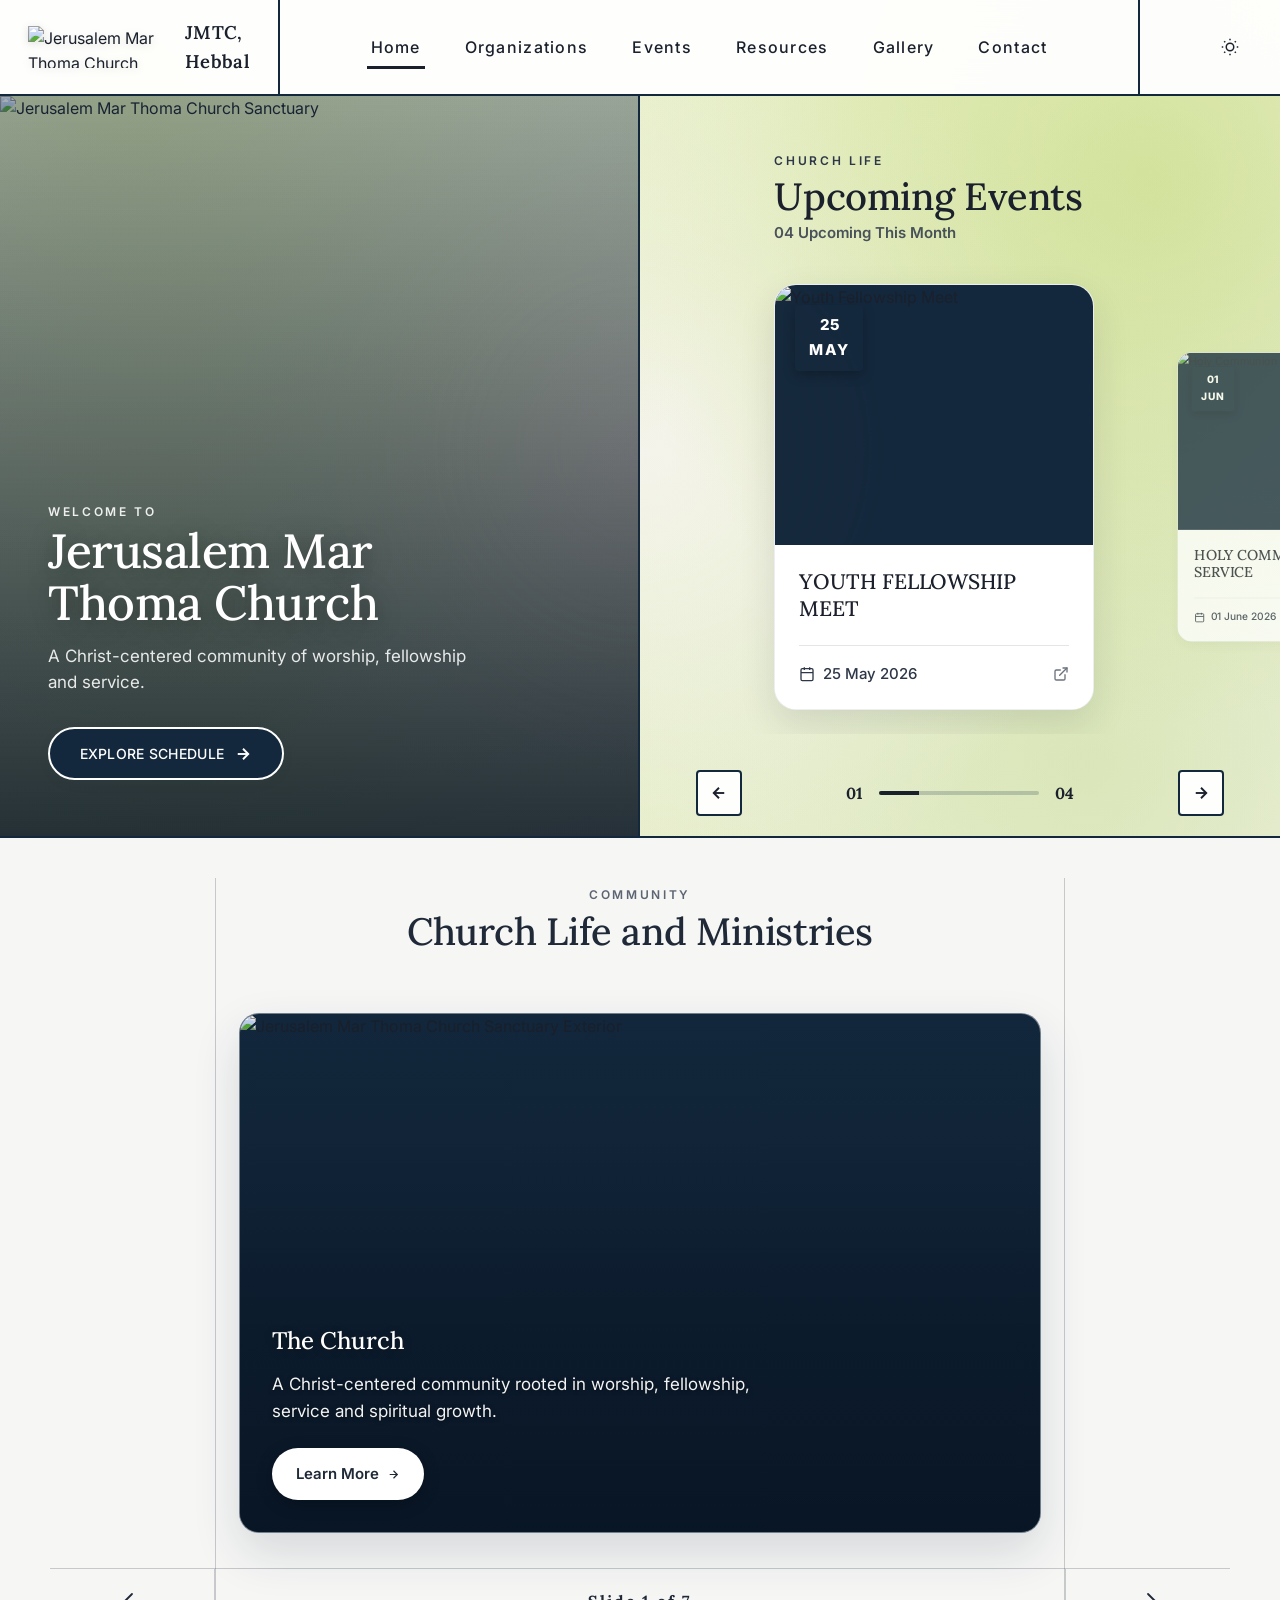
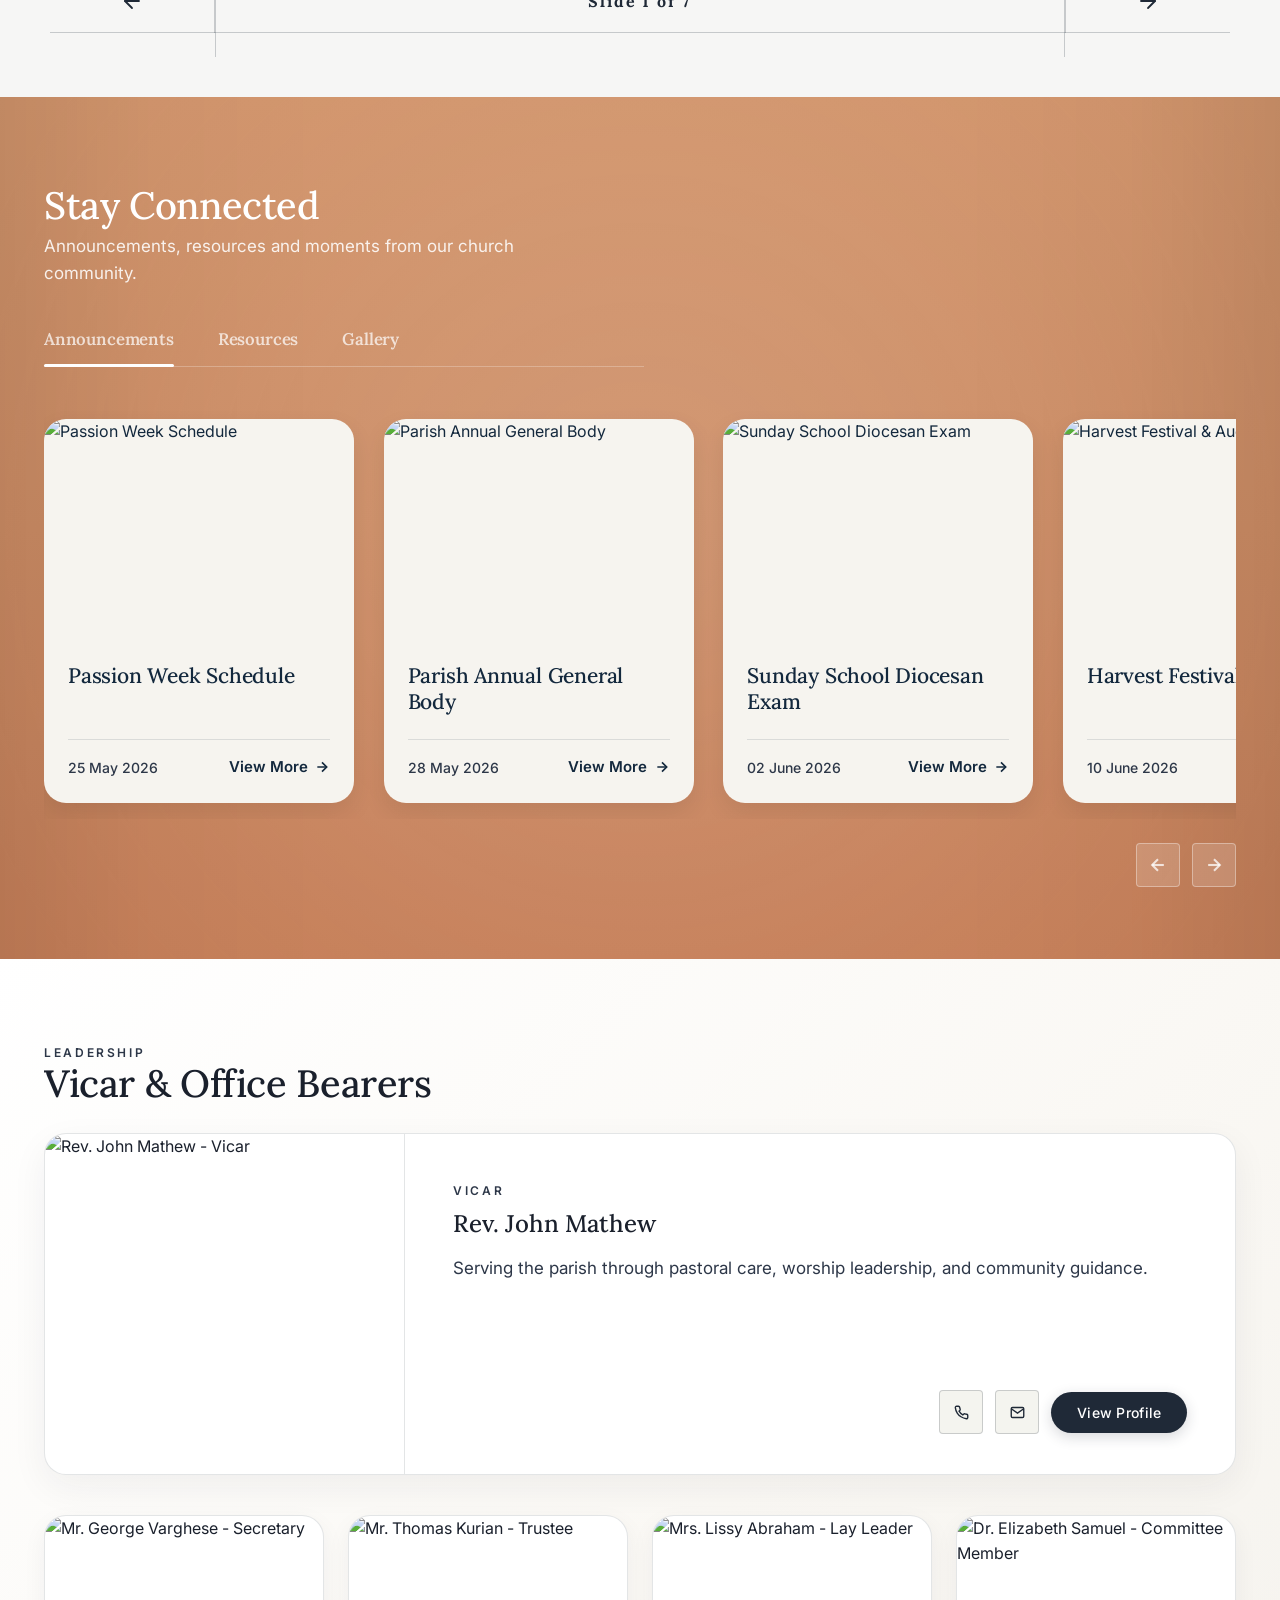
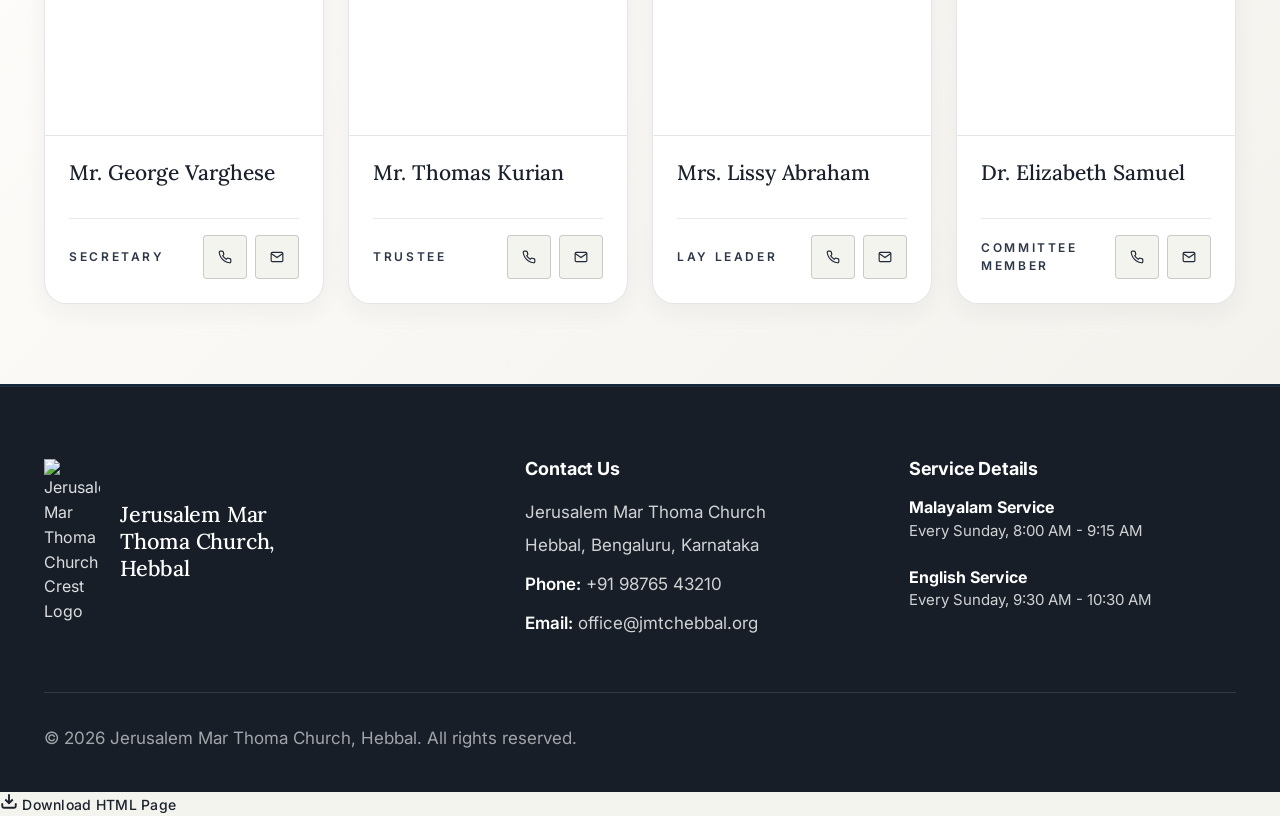
==== commit 82fbec91: "Add files via upload" ====
--- a/index.html
+++ b/index.html
@@ -126,8 +126,13 @@
                 <div class="hero-event-card-body">
                   <h3 class="hero-event-card-title">YOUTH FELLOWSHIP MEET</h3>
                   <div class="hero-event-date-row">
-                    <svg width="16" height="16" viewBox="0 0 24 24" fill="none" stroke="currentColor" stroke-width="2"><rect x="3" y="4" width="18" height="18" rx="2" ry="2"/><line x1="16" y1="2" x2="16" y2="6"/><line x1="8" y1="2" x2="8" y2="6"/><line x1="3" y1="10" x2="21" y2="10"/></svg>
-                    <span>25 May 2026</span>
+                    <div class="date-row-left">
+                      <svg width="16" height="16" viewBox="0 0 24 24" fill="none" stroke="currentColor" stroke-width="2"><rect x="3" y="4" width="18" height="18" rx="2" ry="2"/><line x1="16" y1="2" x2="16" y2="6"/><line x1="8" y1="2" x2="8" y2="6"/><line x1="3" y1="10" x2="21" y2="10"/></svg>
+                      <span>25 May 2026</span>
+                    </div>
+                    <span class="event-action-icon" aria-label="Open event details">
+                      <svg width="16" height="16" viewBox="0 0 24 24" fill="none" stroke="currentColor" stroke-width="2" stroke-linecap="round" stroke-linejoin="round"><path d="M18 13v6a2 2 0 0 1-2 2H5a2 2 0 0 1-2-2V8a2 2 0 0 1 2-2h6"/><polyline points="15 3 21 3 21 9"/><line x1="10" y1="14" x2="21" y2="3"/></svg>
+                    </span>
                   </div>
                 </div>
               </article>
@@ -145,8 +150,13 @@
                 <div class="hero-event-card-body">
                   <h3 class="hero-event-card-title">HOLY COMMUNION SERVICE</h3>
                   <div class="hero-event-date-row">
-                    <svg width="16" height="16" viewBox="0 0 24 24" fill="none" stroke="currentColor" stroke-width="2"><rect x="3" y="4" width="18" height="18" rx="2" ry="2"/><line x1="16" y1="2" x2="16" y2="6"/><line x1="8" y1="2" x2="8" y2="6"/><line x1="3" y1="10" x2="21" y2="10"/></svg>
-                    <span>01 June 2026</span>
+                    <div class="date-row-left">
+                      <svg width="16" height="16" viewBox="0 0 24 24" fill="none" stroke="currentColor" stroke-width="2"><rect x="3" y="4" width="18" height="18" rx="2" ry="2"/><line x1="16" y1="2" x2="16" y2="6"/><line x1="8" y1="2" x2="8" y2="6"/><line x1="3" y1="10" x2="21" y2="10"/></svg>
+                      <span>01 June 2026</span>
+                    </div>
+                    <span class="event-action-icon" aria-label="Open event details">
+                      <svg width="16" height="16" viewBox="0 0 24 24" fill="none" stroke="currentColor" stroke-width="2" stroke-linecap="round" stroke-linejoin="round"><path d="M18 13v6a2 2 0 0 1-2 2H5a2 2 0 0 1-2-2V8a2 2 0 0 1 2-2h6"/><polyline points="15 3 21 3 21 9"/><line x1="10" y1="14" x2="21" y2="3"/></svg>
+                    </span>
                   </div>
                 </div>
               </article>
@@ -164,8 +174,13 @@
                 <div class="hero-event-card-body">
                   <h3 class="hero-event-card-title">CHOIR SUNDAY</h3>
                   <div class="hero-event-date-row">
-                    <svg width="16" height="16" viewBox="0 0 24 24" fill="none" stroke="currentColor" stroke-width="2"><rect x="3" y="4" width="18" height="18" rx="2" ry="2"/><line x1="16" y1="2" x2="16" y2="6"/><line x1="8" y1="2" x2="8" y2="6"/><line x1="3" y1="10" x2="21" y2="10"/></svg>
-                    <span>08 June 2026</span>
+                    <div class="date-row-left">
+                      <svg width="16" height="16" viewBox="0 0 24 24" fill="none" stroke="currentColor" stroke-width="2"><rect x="3" y="4" width="18" height="18" rx="2" ry="2"/><line x1="16" y1="2" x2="16" y2="6"/><line x1="8" y1="2" x2="8" y2="6"/><line x1="3" y1="10" x2="21" y2="10"/></svg>
+                      <span>08 June 2026</span>
+                    </div>
+                    <span class="event-action-icon" aria-label="Open event details">
+                      <svg width="16" height="16" viewBox="0 0 24 24" fill="none" stroke="currentColor" stroke-width="2" stroke-linecap="round" stroke-linejoin="round"><path d="M18 13v6a2 2 0 0 1-2 2H5a2 2 0 0 1-2-2V8a2 2 0 0 1 2-2h6"/><polyline points="15 3 21 3 21 9"/><line x1="10" y1="14" x2="21" y2="3"/></svg>
+                    </span>
                   </div>
                 </div>
               </article>
@@ -183,8 +198,13 @@
                 <div class="hero-event-card-body">
                   <h3 class="hero-event-card-title">COMMUNITY OUTREACH</h3>
                   <div class="hero-event-date-row">
-                    <svg width="16" height="16" viewBox="0 0 24 24" fill="none" stroke="currentColor" stroke-width="2"><rect x="3" y="4" width="18" height="18" rx="2" ry="2"/><line x1="16" y1="2" x2="16" y2="6"/><line x1="8" y1="2" x2="8" y2="6"/><line x1="3" y1="10" x2="21" y2="10"/></svg>
-                    <span>15 June 2026</span>
+                    <div class="date-row-left">
+                      <svg width="16" height="16" viewBox="0 0 24 24" fill="none" stroke="currentColor" stroke-width="2"><rect x="3" y="4" width="18" height="18" rx="2" ry="2"/><line x1="16" y1="2" x2="16" y2="6"/><line x1="8" y1="2" x2="8" y2="6"/><line x1="3" y1="10" x2="21" y2="10"/></svg>
+                      <span>15 June 2026</span>
+                    </div>
+                    <span class="event-action-icon" aria-label="Open event details">
+                      <svg width="16" height="16" viewBox="0 0 24 24" fill="none" stroke="currentColor" stroke-width="2" stroke-linecap="round" stroke-linejoin="round"><path d="M18 13v6a2 2 0 0 1-2 2H5a2 2 0 0 1-2-2V8a2 2 0 0 1 2-2h6"/><polyline points="15 3 21 3 21 9"/><line x1="10" y1="14" x2="21" y2="3"/></svg>
+                    </span>
                   </div>
                 </div>
               </article>
@@ -858,82 +878,44 @@
     <div class="container">
       <div class="footer-grid">
         
-        <div class="footer-col footer-brand">
-          <div class="footer-brand-logo">
-            <img src="./assets/church_logo.png" alt="Jerusalem Mar Thoma Church Crest Logo" class="footer-brand-logo-img">
-            <span>Jerusalem Mar Thoma Church, Hebbal</span>
-          </div>
-          <p class="footer-tagline">
-            Growing in faith, serving in love, and shining in hope.
-          </p>
-          <div class="social-links">
-            <a href="#" class="social-icon" aria-label="Facebook">
-              <svg width="16" height="16" viewBox="0 0 24 24" fill="none" stroke="currentColor" stroke-width="2"><path d="M18 2h-3a5 5 0 0 0-5 5v3H7v4h3v8h4v-8h3l1-4h-4V7a1 1 0 0 1 1-1h3z"/></svg>
-            </a>
-            <a href="#" class="social-icon" aria-label="Instagram">
-              <svg width="16" height="16" viewBox="0 0 24 24" fill="none" stroke="currentColor" stroke-width="2"><rect x="2" y="2" width="20" height="20" rx="5" ry="5"/><path d="M16 11.37A4 4 0 1 1 12.63 8 4 4 0 0 1 16 11.37z"/><line x1="17.5" y1="6.5" x2="17.51" y2="6.5"/></svg>
-            </a>
-            <a href="#" class="social-icon" aria-label="YouTube">
-              <svg width="16" height="16" viewBox="0 0 24 24" fill="none" stroke="currentColor" stroke-width="2"><path d="M22.54 6.42a2.78 2.78 0 0 0-1.94-2C18.88 4 12 4 12 4s-6.88 0-8.6.46a2.78 2.78 0 0 0-1.94 2A29 29 0 0 0 1 11.75a29 29 0 0 0 .46 5.33A2.78 2.78 0 0 0 3.4 19c1.72.46 8.6.46 8.6.46s6.88 0 8.6-.46a2.78 2.78 0 0 0 1.94-2 29 29 0 0 0 .46-5.25 29 29 0 0 0-.46-5.33z"/><polygon points="9.75 15.02 15.5 11.75 9.75 8.48 9.75 15.02"/></svg>
-            </a>
-            <a href="#" class="social-icon" aria-label="WhatsApp">
-              <svg width="16" height="16" viewBox="0 0 24 24" fill="none" stroke="currentColor" stroke-width="2"><path d="M21 11.5a8.38 8.38 0 0 1-.9 3.8 8.5 8.5 0 0 1-7.6 4.7 8.38 8.38 0 0 1-3.8-.9L3 21l1.9-5.7a8.38 8.38 0 0 1-.9-3.8 8.5 8.5 0 0 1 4.7-7.6 8.38 8.38 0 0 1 3.8-.9h.5a8.48 8.48 0 0 1 8 8v.5z"/></svg>
-            </a>
-          </div>
-        </div>
-
+        <!-- Col 1: Brand -->
+        <div class="footer-col footer-brand-col">
+          <img src="./assets/church_logo.png" alt="Jerusalem Mar Thoma Church Crest Logo" class="footer-brand-logo-img">
+          <div class="footer-brand-text">
+            <h2>Jerusalem Mar Thoma Church, Hebbal</h2>
+          </div>
+        </div>
+
+        <!-- Col 2: Contact Us -->
         <div class="footer-col">
-          <h4>Contact Us</h4>
-          <ul class="footer-contact-list">
-            <li>Jerusalem Mar Thoma Church</li>
-            <li>Hebbal, Bengaluru, Karnataka</li>
-            <li>Phone: +91 98765 43210</li>
-            <li>Email: office@jmtchebbal.org</li>
-          </ul>
-        </div>
-
+          <h3 class="footer-col-title">Contact Us</h3>
+          <div class="footer-info-block">
+            <p>Jerusalem Mar Thoma Church</p>
+            <p>Hebbal, Bengaluru, Karnataka</p>
+            <p class="footer-contact-row"><strong>Phone:</strong> +91 98765 43210</p>
+            <p class="footer-contact-row"><strong>Email:</strong> office@jmtchebbal.org</p>
+          </div>
+        </div>
+
+        <!-- Col 3: Service Details -->
         <div class="footer-col">
-          <h4>Service Timings</h4>
-          <div class="service-timing-item">
-            <span class="service-title">Malayalam Service</span>
-            <span class="service-time">Every Sunday, 8:00 AM - 9:15 AM</span>
-          </div>
-          <div class="service-timing-item">
-            <span class="service-title">English Service</span>
-            <span class="service-time">Every Sunday, 9:30 AM - 10:30 AM</span>
-          </div>
-        </div>
-
-        <div class="footer-col">
-          <h4>Quick Links</h4>
-          <ul class="footer-links-list">
-            <li><a href="#community">Organizations</a></li>
-            <li><a href="#hero-events-col">Events</a></li>
-            <li><a href="#quick-access">Resources</a></li>
-            <li><a href="#quick-access">Gallery</a></li>
-            <li><a href="#footer">Contact Us</a></li>
-          </ul>
-        </div>
-
-        <div class="footer-col">
-          <h4>Newsletter</h4>
-          <p style="font-size:0.875rem;">Subscribe to receive church updates and announcements.</p>
-          <form class="newsletter-form" id="newsletterForm">
-            <div class="input-group">
-              <input type="email" class="newsletter-input" placeholder="Your email address" required aria-label="Email for newsletter">
-              <button type="submit" class="btn btn-primary newsletter-btn">Subscribe</button>
-            </div>
-          </form>
+          <h3 class="footer-col-title">Service Details</h3>
+          <div class="footer-info-block">
+            <div class="service-item">
+              <h4 class="service-name">Malayalam Service</h4>
+              <p class="service-time">Every Sunday, 8:00 AM - 9:15 AM</p>
+            </div>
+            <div class="service-item">
+              <h4 class="service-name">English Service</h4>
+              <p class="service-time">Every Sunday, 9:30 AM - 10:30 AM</p>
+            </div>
+          </div>
         </div>
 
       </div>
 
       <div class="footer-bottom">
-        <span>&copy; 2026 Jerusalem Mar Thoma Church, Hebbal. All rights reserved.</span>
-        <div class="footer-legal-links">
-          <a href="#">Privacy Policy</a>
-          <a href="#">Terms &amp; Conditions</a>
-        </div>
+        <p>&copy; 2026 Jerusalem Mar Thoma Church, Hebbal. All rights reserved.</p>
       </div>
     </div>
   </footer>
--- a/styles.css
+++ b/styles.css
@@ -1003,11 +1003,37 @@
   font-size: 15px !important;
   font-weight: 500 !important;
   color: var(--color-text-secondary);
+  width: 100%;
 }
 
 [data-theme="dark"] .hero-event-date-row {
   color: rgba(255, 255, 255, 0.88);
   border-top-color: rgba(201, 173, 167, 0.25);
+}
+
+.date-row-left {
+  display: flex;
+  align-items: center;
+  gap: 0.5rem;
+}
+
+.event-action-icon {
+  display: inline-flex;
+  align-items: center;
+  justify-content: center;
+  color: var(--color-text-secondary);
+  opacity: 0.7;
+  transition: opacity 0.2s ease, transform 0.2s ease;
+  margin-left: auto;
+}
+
+[data-theme="dark"] .event-action-icon {
+  color: rgba(255, 255, 255, 0.88);
+}
+
+.hero-event-card:hover .event-action-icon {
+  opacity: 1;
+  transform: translate(2px, -2px);
 }
 
 .hero-events-controls-bar {
@@ -2178,24 +2204,25 @@
    8. SECTION 6: FOOTER (#2E313F BACKGROUND IN DARK MODE)
    -------------------------------------------------------------------------- */
 .site-footer {
-  background-color: #2A2C2F;
-  color: #D7D9DC;
-  border-top: 2px solid var(--color-border);
-  padding-top: 5rem;
-  padding-bottom: 2.25rem;
+  background-color: #171E28 !important;
+  color: rgba(255, 255, 255, 0.85);
+  border-top: 1px solid rgba(255, 255, 255, 0.08);
+  padding-top: 4.5rem;
+  padding-bottom: 2.5rem;
 }
 
 [data-theme="dark"] .site-footer {
-  background-color: #2E313F;
+  background-color: #121820 !important;
   color: rgba(255, 255, 255, 0.8);
-  border-top-color: rgba(201, 173, 167, 0.25);
+  border-top-color: rgba(255, 255, 255, 0.08);
 }
 
 .footer-grid {
   display: grid;
-  grid-template-columns: 2fr 1.5fr 1.5fr 1fr 2fr;
-  gap: 2.5rem;
+  grid-template-columns: 1.3fr 1fr 1fr;
+  gap: 3.5rem;
   margin-bottom: 3.5rem;
+  align-items: flex-start;
 }
 
 /* Interactive Clickable Heading Highlight Animation */
@@ -2274,251 +2301,98 @@
   transform: scale(1.04);
 }
 
-.footer-col h4 {
+.footer-brand-col {
+  display: flex;
+  align-items: center;
+  gap: 1.25rem;
+}
+
+.footer-brand-logo-img {
+  width: 56px;
+  height: auto;
+  flex-shrink: 0;
+  object-fit: contain;
+}
+
+.footer-brand-text h2 {
   font-family: var(--font-heading);
-  font-size: 1.1rem;
+  font-size: 1.35rem;
+  font-weight: 500;
+  color: #FFFFFF;
+  line-height: 1.25;
+  letter-spacing: -0.01em;
+  margin: 0;
+  max-width: 220px;
+}
+
+.footer-col-title {
+  font-family: var(--font-body);
+  font-size: 1.125rem;
   font-weight: 700;
   color: #FFFFFF;
   margin-bottom: 1.25rem;
   letter-spacing: -0.01em;
 }
 
-[data-theme="dark"] .footer-col h4 {
-  color: #FFFFFF;
-}
-
-.footer-brand {
+.footer-info-block {
   display: flex;
   flex-direction: column;
-  gap: 1rem;
-}
-
-.footer-brand-logo {
-  display: flex;
-  align-items: center;
-  gap: 0.75rem;
-  font-family: var(--font-heading);
-  font-size: 1.125rem;
-  font-weight: 800;
-  color: #FFFFFF;
-}
-
-.footer-brand-logo-img {
-  height: 44px;
-  width: auto;
-  object-fit: contain;
-}
-
-.footer-tagline {
-  color: #D7D9DC;
+  gap: 0.4rem;
   font-size: 0.9375rem;
+  color: rgba(255, 255, 255, 0.8);
   line-height: 1.5;
 }
 
-[data-theme="dark"] .footer-tagline {
+.footer-info-block p {
+  margin: 0;
   color: rgba(255, 255, 255, 0.8);
-}
-
-.footer-contact-list, .footer-links-list {
-  list-style: none;
-  display: flex;
-  flex-direction: column;
-  gap: 0.75rem;
-}
-
-.footer-contact-list li {
-  color: #D7D9DC;
   font-size: 0.9375rem;
-  line-height: 1.5;
-}
-
-[data-theme="dark"] .footer-contact-list li {
-  color: rgba(255, 255, 255, 0.8);
-}
-
-.footer-links-list a {
-  color: #D7D9DC;
+}
+
+.footer-contact-row {
+  margin-top: 0.4rem !important;
+}
+
+.footer-contact-row strong {
+  color: #FFFFFF;
+  font-weight: 600;
+}
+
+.service-item {
+  margin-bottom: 1.25rem;
+}
+
+.service-item:last-child {
+  margin-bottom: 0;
+}
+
+.service-name {
+  font-family: var(--font-body);
+  font-size: 1rem;
+  font-weight: 700;
+  color: #FFFFFF;
+  margin-bottom: 0.2rem;
+}
+
+.service-time {
   font-size: 0.9375rem;
-  transition: color 0.25s ease;
-}
-
-[data-theme="dark"] .footer-links-list a {
-  color: rgba(255, 255, 255, 0.8);
-}
-
-.footer-links-list a:hover {
-  color: #D8B07A;
-}
-
-[data-theme="dark"] .footer-links-list a:hover {
-  color: #F2CCB8;
-}
-
-.service-timing-item {
-  margin-bottom: 1.1rem;
-}
-
-.service-timing-item .service-title {
-  font-family: var(--font-heading);
-  font-weight: 700;
-  font-size: 0.9375rem;
-  color: #FFFFFF;
-  display: block;
-  margin-bottom: 0.2rem;
-}
-
-.service-timing-item .service-time {
-  font-size: 0.875rem;
-  color: #D7D9DC;
-}
-
-[data-theme="dark"] .service-timing-item .service-time {
-  color: rgba(255, 255, 255, 0.8);
-}
-
-.newsletter-form {
-  display: flex;
-  flex-direction: column;
-  gap: 0.75rem;
-  margin-top: 0.75rem;
-}
-
-.input-group {
-  display: flex;
-  gap: 0.5rem;
-}
-
-.newsletter-input {
-  flex-grow: 1;
-  font-family: var(--font-body);
-  font-size: 0.9375rem;
-  padding: 0.7rem 1.1rem;
-  border-radius: var(--radius-pill);
-  border: 1.5px solid rgba(255, 255, 255, 0.15);
-  background-color: #333538;
-  color: #FFFFFF;
-  outline: none;
-  transition: border-color 0.25s ease;
-}
-
-[data-theme="dark"] .newsletter-input {
-  background-color: #3A3E50;
-  border-color: rgba(255, 255, 255, 0.15);
-  color: #FFFFFF;
-}
-
-.newsletter-input::placeholder {
-  color: rgba(255, 255, 255, 0.5);
-}
-
-.newsletter-input:focus {
-  border-color: #D8B07A;
-}
-
-[data-theme="dark"] .newsletter-input:focus {
-  border-color: #F2CCB8;
-}
-
-.newsletter-btn {
-  padding: 0.7rem 1.4rem;
-  font-family: var(--font-heading);
-  font-size: 0.875rem;
-  font-weight: 700;
-  border-radius: var(--radius-pill);
-  border: none;
-  background-color: #FFFFFF;
-  color: #2A2C2F;
-  cursor: pointer;
-  white-space: nowrap;
-  transition: all 0.25s cubic-bezier(0.16, 1, 0.3, 1);
-}
-
-[data-theme="dark"] .newsletter-btn {
-  background-color: #F2CCB8;
-  color: #44496B;
-}
-
-.newsletter-btn:hover {
-  background-color: #D8B07A;
-  color: #2A2C2F;
-  transform: translateY(-1px);
-}
-
-[data-theme="dark"] .newsletter-btn:hover {
-  background-color: #FFFFFF;
-  color: #44496B;
-}
-
-.social-links {
-  display: flex;
-  align-items: center;
-  gap: 0.75rem;
-  margin-top: 1.25rem;
-}
-
-.social-icon {
-  width: 38px;
-  height: 38px;
-  border-radius: var(--radius-sm);
-  background: rgba(255, 255, 255, 0.08);
-  border: 1px solid rgba(255, 255, 255, 0.15);
-  display: flex;
-  align-items: center;
-  justify-content: center;
-  color: rgba(255, 255, 255, 0.8);
-  transition: all 0.25s ease;
-}
-
-.social-icon:hover {
-  background: #D8B07A;
-  color: #2A2C2F;
-  border-color: #D8B07A;
-  transform: translateY(-2px);
-}
-
-[data-theme="dark"] .social-icon:hover {
-  background: #F2CCB8;
-  color: #2E313F;
-  border-color: #F2CCB8;
+  color: rgba(255, 255, 255, 0.75);
 }
 
 .footer-bottom {
   padding-top: 2rem;
-  border-top: 1px solid rgba(255, 255, 255, 0.1);
+  border-top: 1px solid rgba(255, 255, 255, 0.12);
   display: flex;
   align-items: center;
   justify-content: space-between;
-  flex-wrap: wrap;
-  gap: 1rem;
   font-size: 0.875rem;
-  color: #A7ADB5;
-}
-
-[data-theme="dark"] .footer-bottom {
-  border-top-color: rgba(255, 255, 255, 0.12);
-  color: rgba(255, 255, 255, 0.55);
-}
-
-.footer-legal-links {
-  display: flex;
-  gap: 1.75rem;
-}
-
-.footer-legal-links a {
-  color: #A7ADB5;
-  transition: color 0.25s ease;
-}
-
-[data-theme="dark"] .footer-legal-links a {
-  color: rgba(255, 255, 255, 0.55);
-}
-
-.footer-legal-links a:hover {
-  color: #FFFFFF;
-}
-
-[data-theme="dark"] .footer-legal-links a:hover {
-  color: #F2CCB8;
+  color: rgba(255, 255, 255, 0.6);
+}
+
+.footer-bottom p {
+  margin: 0;
+  font-size: 0.875rem;
+  color: rgba(255, 255, 255, 0.6);
 }
 
 /* --------------------------------------------------------------------------
@@ -2953,10 +2827,52 @@
     bottom: -0.65rem !important;
   }
 
-  /* 2 & 3. Default Position of 1st Card Centered in Container (Stay Connected & Committee Members) */
+  /* Stay Connected Carousel */
   .stay-connected-container,
   .stay-connected-carousel-stage,
-  .mag-carousel-viewport,
+  .mag-carousel-viewport {
+    overflow: visible !important;
+    width: 100% !important;
+    position: relative;
+    padding: 0 !important;
+    margin: 0 !important;
+  }
+
+  .mag-carousel-track {
+    display: flex !important;
+    flex-wrap: nowrap !important;
+    grid-template-columns: none !important;
+    gap: 16px !important;
+    width: 100% !important;
+    overflow-x: auto !important;
+    scroll-snap-type: x mandatory !important;
+    scroll-behavior: smooth !important;
+    -webkit-overflow-scrolling: touch !important;
+    scrollbar-width: none !important;
+    -ms-overflow-style: none !important;
+    padding-left: calc(10vw) !important;
+    padding-right: calc(10vw) !important;
+    scroll-padding-inline: calc(10vw) !important;
+    box-sizing: border-box !important;
+    transform: none !important;
+  }
+
+  .mag-carousel-track::-webkit-scrollbar {
+    display: none !important;
+  }
+
+  .mag-content-card {
+    flex: 0 0 80vw !important;
+    width: 80vw !important;
+    min-width: 80vw !important;
+    max-width: none !important;
+    scroll-snap-align: center !important;
+    scroll-snap-stop: always !important;
+    box-sizing: border-box !important;
+    margin: 0 !important;
+  }
+
+  /* Leadership Committee Members Carousel (REFERENCE 2: Left-aligned 1st card with 78vw width & visible 2nd card peek) */
   .bearers-carousel-container {
     overflow: visible !important;
     width: 100% !important;
@@ -2965,7 +2881,6 @@
     margin: 0 !important;
   }
 
-  .mag-carousel-track,
   .bearers-grid {
     display: flex !important;
     flex-wrap: nowrap !important;
@@ -2978,25 +2893,23 @@
     -webkit-overflow-scrolling: touch !important;
     scrollbar-width: none !important;
     -ms-overflow-style: none !important;
-    padding-left: calc(10vw) !important; /* Default 1st Card sits centered at 10vw left margin */
-    padding-right: calc(10vw) !important;
-    scroll-padding-inline: calc(10vw) !important;
+    padding-left: 1.5rem !important; /* Left-aligned matching Vicar card & page padding */
+    padding-right: 1.5rem !important;
+    scroll-padding-left: 1.5rem !important;
     box-sizing: border-box !important;
     transform: none !important;
   }
 
-  .mag-carousel-track::-webkit-scrollbar,
   .bearers-grid::-webkit-scrollbar {
     display: none !important;
   }
 
-  .mag-content-card,
   .bearer-card {
-    flex: 0 0 80vw !important;
-    width: 80vw !important;
-    min-width: 80vw !important;
-    max-width: none !important;
-    scroll-snap-align: center !important;
+    flex: 0 0 78vw !important;
+    width: 78vw !important;
+    min-width: 78vw !important;
+    max-width: 320px !important;
+    scroll-snap-align: start !important; /* 1st slide snaps to left margin */
     scroll-snap-stop: always !important;
     box-sizing: border-box !important;
     margin: 0 !important;
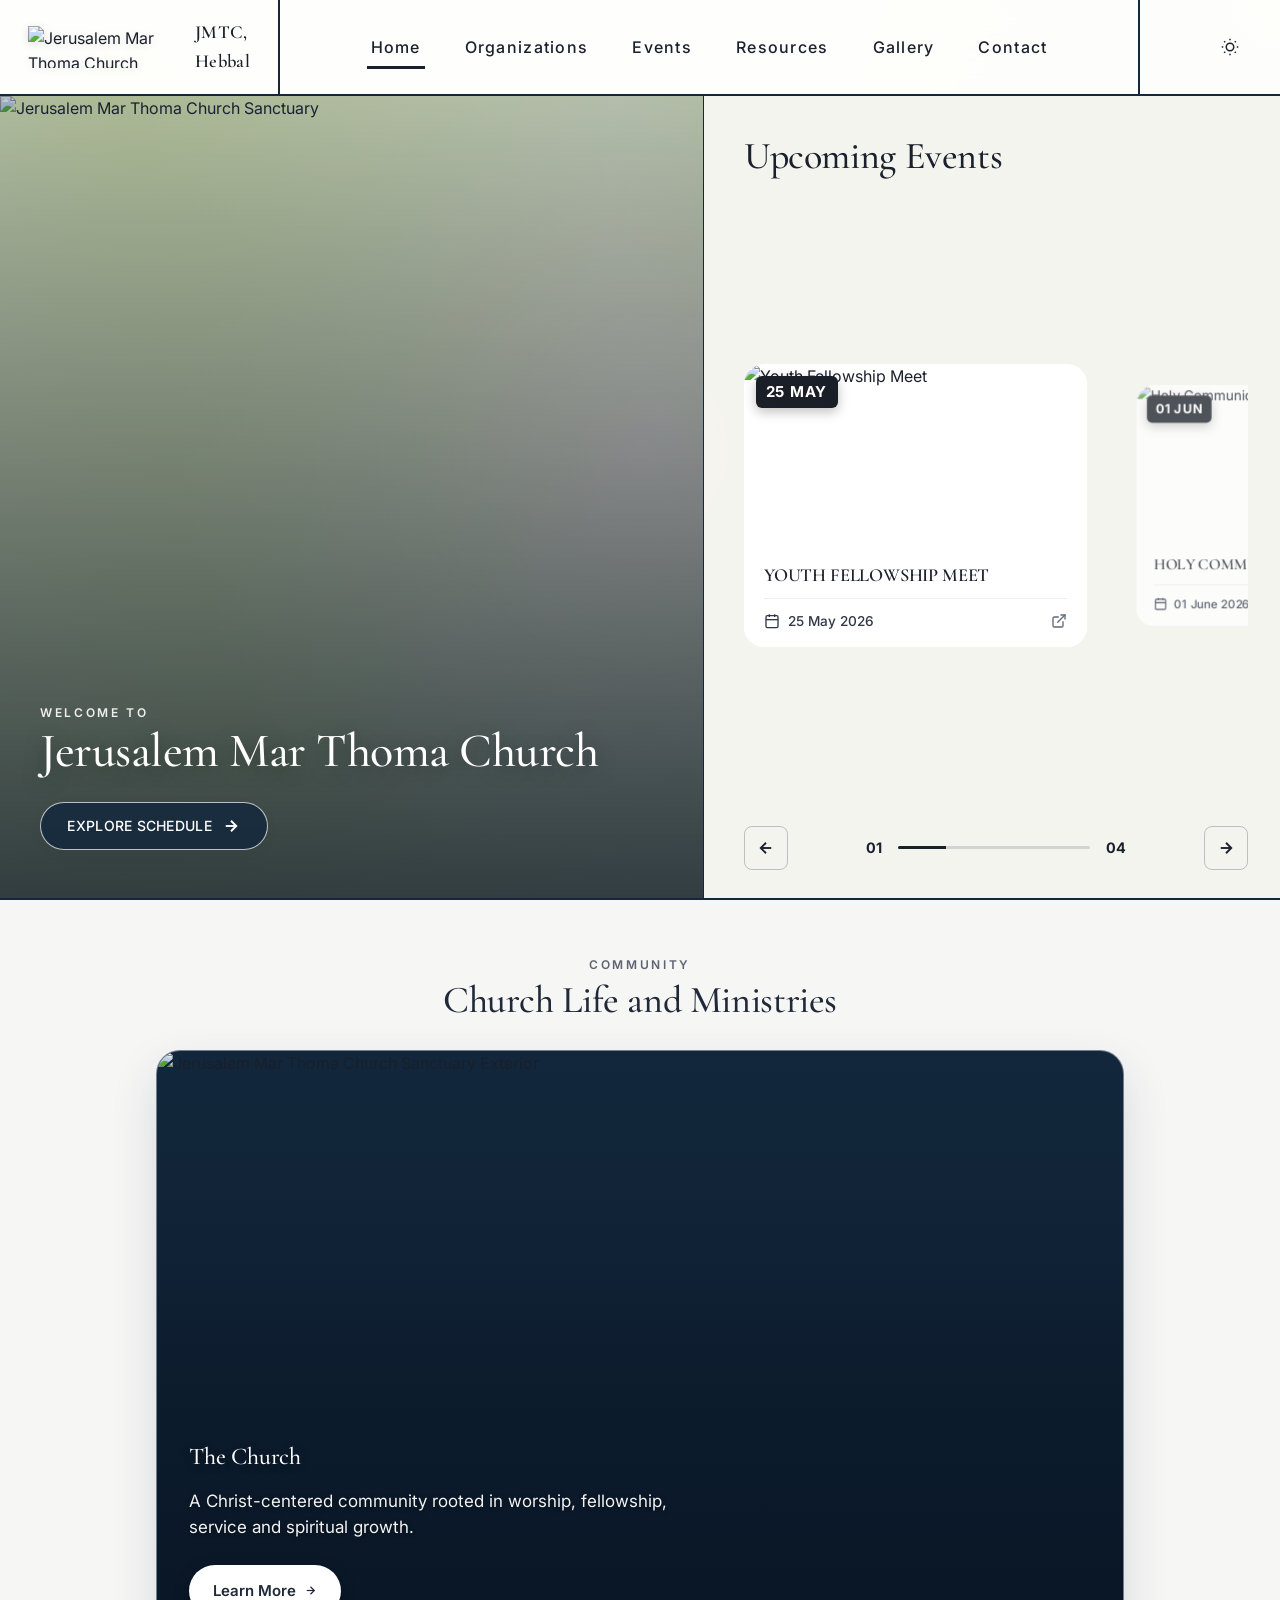
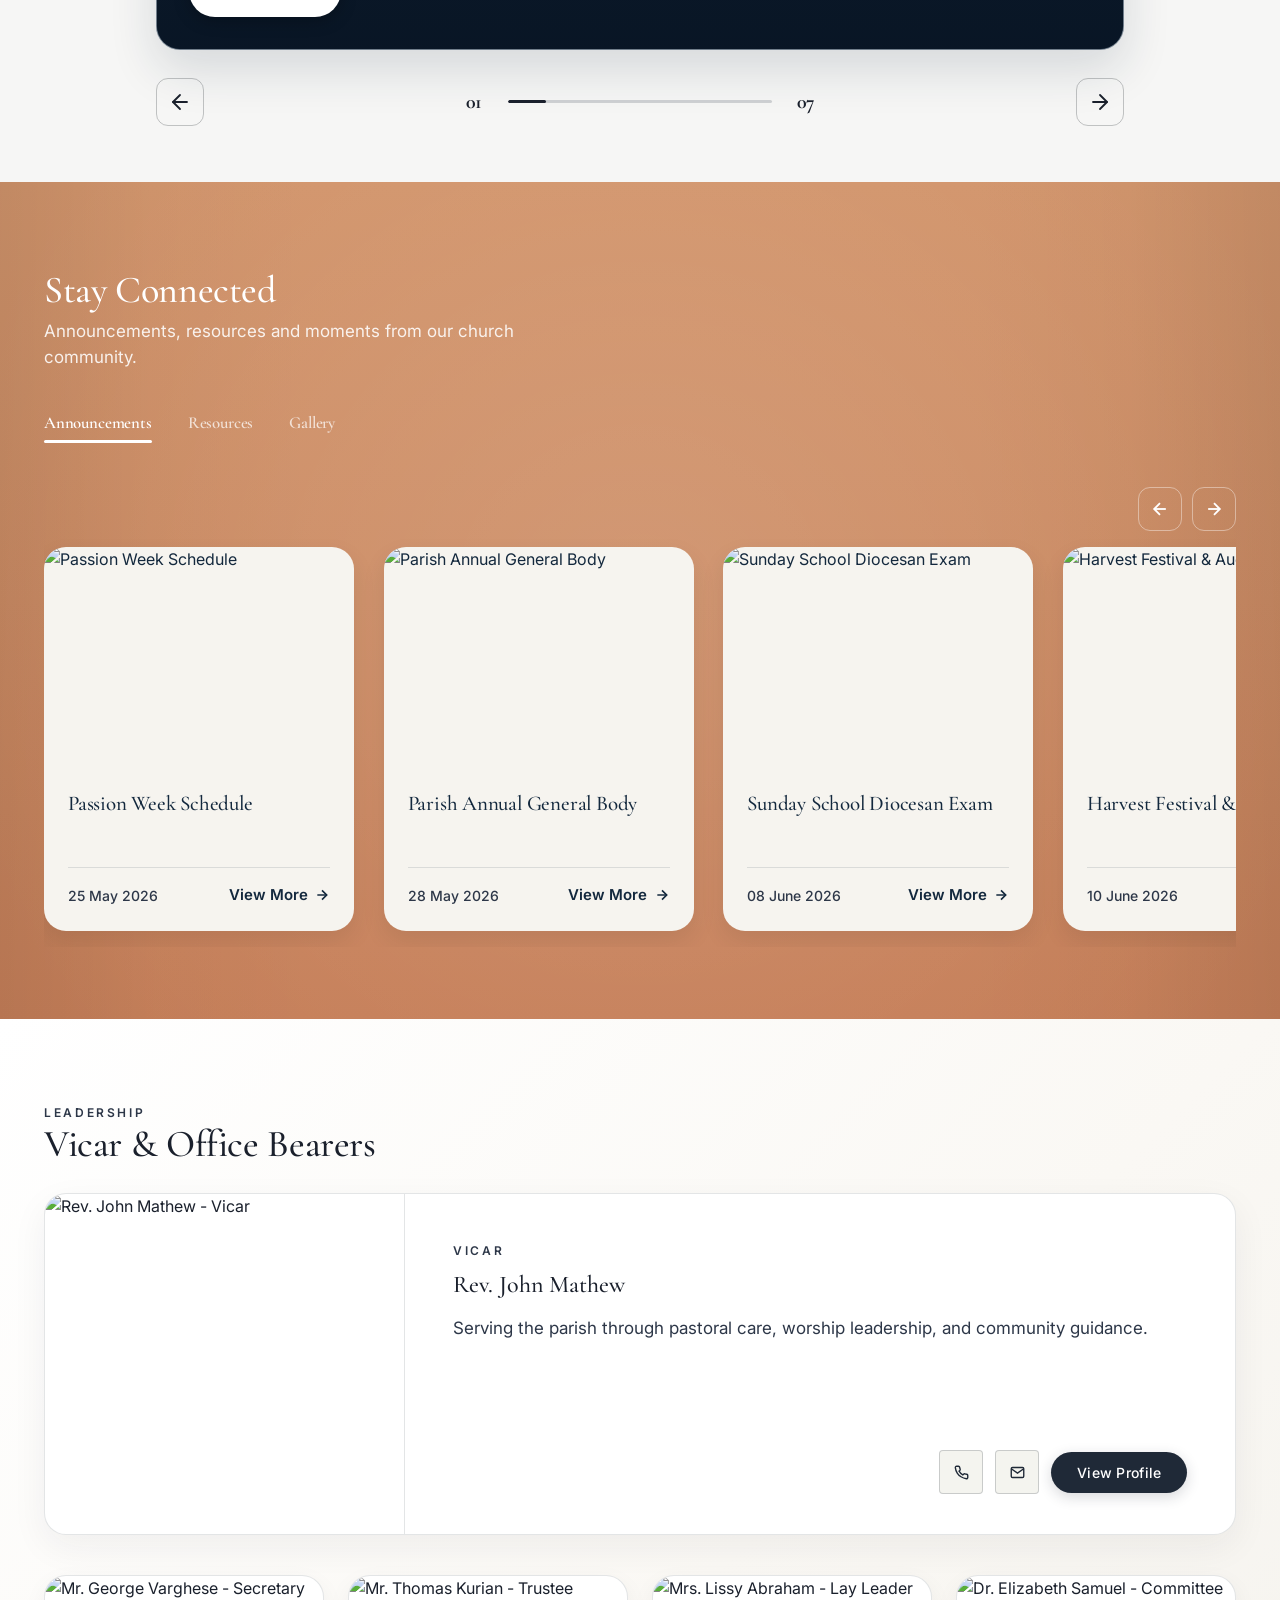
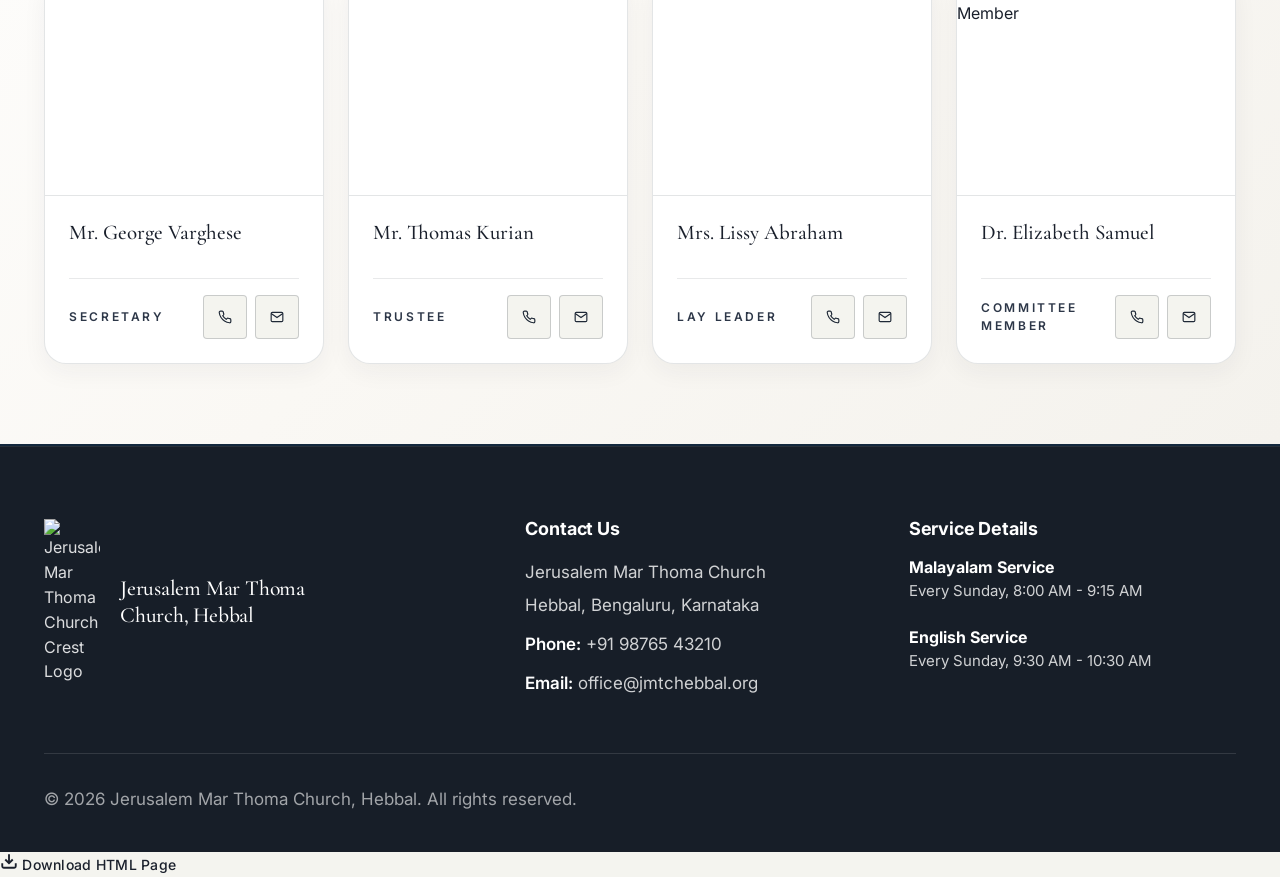
==== commit 3a1bb0de: "Add files via upload" ====
--- a/index.html
+++ b/index.html
@@ -6,10 +6,10 @@
   <title>Jerusalem Mar Thoma Church, Hebbal | Growing in Faith, Serving in Love</title>
   <meta name="description" content="Welcome to Jerusalem Mar Thoma Church, Hebbal. A serene, welcoming parish family growing in faith, serving in love, and shining in hope.">
   
-  <!-- Google Fonts: Lora (Primary Display / Headings) & Inter (UI / Body) -->
+  <!-- Google Fonts: Cormorant Garamond, Lora & Inter -->
   <link rel="preconnect" href="https://fonts.googleapis.com">
   <link rel="preconnect" href="https://fonts.gstatic.com" crossorigin>
-  <link href="https://fonts.googleapis.com/css2?family=Lora:ital,wght@0,400;0,500;0,600;0,700;1,400;1,500&family=Inter:wght@400;500;600;700&display=swap" rel="stylesheet">
+  <link href="https://fonts.googleapis.com/css2?family=Cormorant+Garamond:ital,wght@0,400;0,500;0,600;0,700;1,400&family=Lora:ital,wght@0,400;0,500;0,600;0,700;1,400;1,500&family=Inter:wght@400;500;600;700&display=swap" rel="stylesheet">
   
   <!-- Stylesheet -->
   <link rel="stylesheet" href="styles.css">
@@ -82,31 +82,28 @@
     <section id="hero" class="split-hero-section" aria-label="Hero Introduction and Upcoming Events">
       <div class="split-hero-grid">
         
-        <!-- Left Column (50% Width): Full Height Sanctuary Media & Content -->
+        <!-- Left Column (55% Width): Full Height Sanctuary Media & Content -->
         <div class="hero-left-col">
           <div class="hero-image-wrap">
             <img src="./assets/church_hero_1785997944826.jpg" alt="Jerusalem Mar Thoma Church Sanctuary" class="hero-church-img">
             <div class="hero-dark-gradient-overlay"></div>
             
             <div class="hero-left-content">
-              <span class="hero-eyebrow-text">Welcome to</span>
+              <span class="hero-eyebrow-text">WELCOME TO</span>
               <h1 class="hero-overlay-title">Jerusalem Mar Thoma Church</h1>
-              <p class="hero-subtitle">A Christ-centered community of worship, fellowship and service.</p>
               
               <a href="#hero-events-col" class="hero-cta-btn">
-                <span>Explore Schedule</span>
+                <span>EXPLORE SCHEDULE</span>
                 <svg width="18" height="18" viewBox="0 0 24 24" fill="none" stroke="currentColor" stroke-width="2.5"><line x1="5" y1="12" x2="19" y2="12"/><polyline points="12 5 19 12 12 19"/></svg>
               </a>
             </div>
           </div>
         </div>
 
-        <!-- Right Column (50% Width): Editorial Featured Event Showcase Carousel -->
+        <!-- Right Column (45% Width): Upcoming Events Carousel Panel -->
         <div class="hero-right-col" id="hero-events-col">
           <div class="hero-events-header">
-            <span class="sub-label-eyebrow">CHURCH LIFE</span>
             <h2 class="hero-events-title">Upcoming Events</h2>
-            <span class="events-count-text">04 Upcoming This Month</span>
           </div>
 
           <!-- Featured Showcase Carousel Viewport (1 Primary Card 80-82% + 18-20% Peek Card) -->
@@ -384,7 +381,13 @@
             </button>
             
             <div class="gallery-nav-cell cell-center">
-              <span class="community-counter" id="communityCounter" aria-live="polite" aria-atomic="true">Slide 1 of 7</span>
+              <div class="community-progress-bar-wrap" aria-live="polite" aria-atomic="true">
+                <span class="community-numeral" id="communityCurrentIndex">01</span>
+                <div class="community-progress-track">
+                  <div class="community-progress-fill" id="communityProgressFill" style="width: 14.28%;"></div>
+                </div>
+                <span class="community-numeral" id="communityTotalSlides">07</span>
+              </div>
             </div>
             
             <button class="gallery-nav-cell cell-right" id="communityNextBtn" aria-label="Next organization" title="Next organization">
@@ -431,6 +434,17 @@
             
             <!-- ANNOUNCEMENTS TAB PANEL CAROUSEL -->
             <div class="stay-connected-mag-panel active-panel" id="panelAnnouncements" role="tabpanel">
+              <div class="panel-header-row">
+                <div class="mag-carousel-controls">
+                  <button class="mag-arrow-btn mag-arrow-prev" id="announcementsPrev" aria-label="Previous card" title="Previous card">
+                    <svg width="20" height="20" viewBox="0 0 24 24" fill="none" stroke="currentColor" stroke-width="2.2"><path d="M19 12H5"/><polyline points="12 19 5 12 12 5"/></svg>
+                  </button>
+                  <button class="mag-arrow-btn mag-arrow-next" id="announcementsNext" aria-label="Next card" title="Next card">
+                    <svg width="20" height="20" viewBox="0 0 24 24" fill="none" stroke="currentColor" stroke-width="2.2"><path d="M5 12h14"/><polyline points="12 5 19 12 12 19"/></svg>
+                  </button>
+                </div>
+              </div>
+
               <div class="mag-carousel-viewport" id="announcementsViewport">
                 <div class="mag-carousel-track" id="announcementsTrack">
                   
@@ -476,7 +490,7 @@
                     <div class="mag-card-body">
                       <h3 class="mag-card-title">Sunday School Diocesan Exam</h3>
                       <div class="mag-card-footer-row">
-                        <span class="mag-card-meta">02 June 2026</span>
+                        <span class="mag-card-meta">08 June 2026</span>
                         <span class="mag-card-link">
                           <span>View More</span>
                           <svg width="16" height="16" viewBox="0 0 24 24" fill="none" stroke="currentColor" stroke-width="2.5"><line x1="5" y1="12" x2="19" y2="12"/><polyline points="12 5 19 12 12 19"/></svg>
@@ -538,20 +552,21 @@
 
                 </div>
               </div>
-
-              <!-- Carousel Controls Aligned Right at the END of Carousel -->
-              <div class="mag-carousel-controls">
-                <button class="mag-arrow-btn mag-arrow-prev" id="announcementsPrev" aria-label="Previous card">
-                  <svg width="20" height="20" viewBox="0 0 24 24" fill="none" stroke="currentColor" stroke-width="2.5"><line x1="19" y1="12" x2="5" y2="12"/><polyline points="12 19 5 12 12 5"/></svg>
-                </button>
-                <button class="mag-arrow-btn mag-arrow-next" id="announcementsNext" aria-label="Next card">
-                  <svg width="20" height="20" viewBox="0 0 24 24" fill="none" stroke="currentColor" stroke-width="2.5"><line x1="5" y1="12" x2="19" y2="12"/><polyline points="12 5 19 12 12 19"/></svg>
-                </button>
-              </div>
             </div>
 
             <!-- RESOURCES TAB PANEL CAROUSEL -->
             <div class="stay-connected-mag-panel" id="panelResources" role="tabpanel" hidden>
+              <div class="panel-header-row">
+                <div class="mag-carousel-controls">
+                  <button class="mag-arrow-btn mag-arrow-prev" id="resourcesPrev" aria-label="Previous card" title="Previous card">
+                    <svg width="20" height="20" viewBox="0 0 24 24" fill="none" stroke="currentColor" stroke-width="2.2"><path d="M19 12H5"/><polyline points="12 19 5 12 12 5"/></svg>
+                  </button>
+                  <button class="mag-arrow-btn mag-arrow-next" id="resourcesNext" aria-label="Next card" title="Next card">
+                    <svg width="20" height="20" viewBox="0 0 24 24" fill="none" stroke="currentColor" stroke-width="2.2"><path d="M5 12h14"/><polyline points="12 5 19 12 12 19"/></svg>
+                  </button>
+                </div>
+              </div>
+
               <div class="mag-carousel-viewport" id="resourcesViewport">
                 <div class="mag-carousel-track" id="resourcesTrack">
                   
@@ -621,20 +636,21 @@
 
                 </div>
               </div>
-
-              <!-- Controls Aligned Right -->
-              <div class="mag-carousel-controls">
-                <button class="mag-arrow-btn mag-arrow-prev" id="resourcesPrev" aria-label="Previous card">
-                  <svg width="20" height="20" viewBox="0 0 24 24" fill="none" stroke="currentColor" stroke-width="2.5"><line x1="19" y1="12" x2="5" y2="12"/><polyline points="12 19 5 12 12 5"/></svg>
-                </button>
-                <button class="mag-arrow-btn mag-arrow-next" id="resourcesNext" aria-label="Next card">
-                  <svg width="20" height="20" viewBox="0 0 24 24" fill="none" stroke="currentColor" stroke-width="2.5"><line x1="5" y1="12" x2="19" y2="12"/><polyline points="12 5 19 12 12 19"/></svg>
-                </button>
-              </div>
             </div>
 
             <!-- GALLERY TAB PANEL CAROUSEL -->
             <div class="stay-connected-mag-panel" id="panelGallery" role="tabpanel" hidden>
+              <div class="panel-header-row">
+                <div class="mag-carousel-controls">
+                  <button class="mag-arrow-btn mag-arrow-prev" id="galleryPrev" aria-label="Previous card" title="Previous card">
+                    <svg width="20" height="20" viewBox="0 0 24 24" fill="none" stroke="currentColor" stroke-width="2.2"><path d="M19 12H5"/><polyline points="12 19 5 12 12 5"/></svg>
+                  </button>
+                  <button class="mag-arrow-btn mag-arrow-next" id="galleryNext" aria-label="Next card" title="Next card">
+                    <svg width="20" height="20" viewBox="0 0 24 24" fill="none" stroke="currentColor" stroke-width="2.2"><path d="M5 12h14"/><polyline points="12 5 19 12 12 19"/></svg>
+                  </button>
+                </div>
+              </div>
+
               <div class="mag-carousel-viewport" id="galleryViewport">
                 <div class="mag-carousel-track" id="galleryTrack">
                   
@@ -703,16 +719,6 @@
                   </article>
 
                 </div>
-              </div>
-
-              <!-- Controls Aligned Right -->
-              <div class="mag-carousel-controls">
-                <button class="mag-arrow-btn mag-arrow-prev" id="galleryPrev" aria-label="Previous card">
-                  <svg width="20" height="20" viewBox="0 0 24 24" fill="none" stroke="currentColor" stroke-width="2.5"><line x1="19" y1="12" x2="5" y2="12"/><polyline points="12 19 5 12 12 5"/></svg>
-                </button>
-                <button class="mag-arrow-btn mag-arrow-next" id="galleryNext" aria-label="Next card">
-                  <svg width="20" height="20" viewBox="0 0 24 24" fill="none" stroke="currentColor" stroke-width="2.5"><line x1="5" y1="12" x2="19" y2="12"/><polyline points="12 5 19 12 12 19"/></svg>
-                </button>
               </div>
             </div>
 
--- a/styles.css
+++ b/styles.css
@@ -25,7 +25,7 @@
   --color-chip-active-bg: #1F2937;
   --color-chip-active-text: #FFFFFF;
 
-  --font-heading: 'Lora', Georgia, serif;
+  --font-heading: 'Cormorant Garamond', 'Lora', Georgia, serif;
   --font-body: 'Inter', system-ui, -apple-system, BlinkMacSystemFont, 'Segoe UI', Roboto, sans-serif;
 
   --container-max-width: 1240px;
@@ -620,8 +620,14 @@
    -------------------------------------------------------------------------- */
 .split-hero-section {
   width: 100%;
+  height: calc(100dvh - 72px - 24px);
+  min-height: 540px;
+  max-height: none !important;
   border-bottom: 2px solid var(--color-border);
   background: transparent;
+  position: relative;
+  overflow-x: clip;
+  overflow-y: visible;
 }
 
 [data-theme="dark"] .split-hero-section {
@@ -630,17 +636,18 @@
 }
 
 .split-hero-grid {
-  display: grid;
-  grid-template-columns: 50% 50%;
-  min-height: 640px;
-  align-items: stretch;
+  display: flex;
+  width: 100%;
+  height: 100%;
+  overflow: visible;
 }
 
 .hero-left-col {
-  border-right: 2px solid var(--color-border);
+  border-right: 1px solid var(--color-border);
   position: relative;
   overflow: hidden;
   display: flex;
+  width: 55%;
 }
 
 [data-theme="dark"] .hero-left-col {
@@ -651,10 +658,9 @@
   position: relative;
   width: 100%;
   height: 100%;
-  min-height: 640px;
   display: flex;
   align-items: flex-end;
-  padding: 3.5rem 3rem;
+  padding: 3rem 2.5rem;
 }
 
 .hero-church-img {
@@ -669,12 +675,12 @@
 .hero-dark-gradient-overlay {
   position: absolute;
   inset: 0;
-  background: linear-gradient(180deg, rgba(19, 40, 61, 0.38) 0%, rgba(10, 22, 35, 0.88) 100%);
+  background: linear-gradient(180deg, rgba(19, 40, 61, 0.25) 0%, rgba(10, 22, 35, 0.82) 100%);
   pointer-events: none;
 }
 
 [data-theme="dark"] .hero-dark-gradient-overlay {
-  background: linear-gradient(180deg, rgba(68, 73, 107, 0.35) 0%, rgba(46, 49, 63, 0.92) 100%);
+  background: linear-gradient(180deg, rgba(68, 73, 107, 0.25) 0%, rgba(46, 49, 63, 0.88) 100%);
 }
 
 .hero-left-content {
@@ -685,53 +691,45 @@
 }
 
 .hero-eyebrow-text {
-  font-family: var(--font-heading);
-  font-size: 1.15rem;
-  font-weight: 500;
+  font-family: var(--font-body);
+  font-size: 0.85rem;
+  font-weight: 600;
   color: rgba(255, 255, 255, 0.9);
   margin-bottom: 0.25rem;
   display: block;
+  letter-spacing: 0.15em;
+  text-transform: uppercase;
+}
+
+.hero-overlay-title {
+  font-family: 'Cormorant Garamond', 'Lora', Georgia, serif;
+  font-size: clamp(1.8rem, 2.7vw, 2.75rem);
+  white-space: nowrap;
+  font-weight: 500;
+  color: #FFFFFF;
+  line-height: 1.1;
   letter-spacing: -0.01em;
-}
-
-.hero-overlay-title {
-  font-family: var(--font-heading);
-  font-size: clamp(2.3rem, 3.8vw, 3.4rem);
-  font-weight: 800;
-  color: #FFFFFF;
-  line-height: 1.08;
-  letter-spacing: -0.03em;
-  margin-bottom: 0.85rem;
-  text-shadow: 0 4px 24px rgba(0, 0, 0, 0.4);
+  margin-bottom: 1.5rem;
+  text-shadow: 0 4px 20px rgba(0, 0, 0, 0.4);
 }
 
 .hero-subtitle {
-  font-size: 1.05rem;
-  color: rgba(255, 255, 255, 0.88);
-  margin-bottom: 2rem;
-  line-height: 1.5;
-  font-weight: 400;
-  max-width: 430px;
-}
-
-[data-theme="dark"] .hero-subtitle {
-  color: rgba(255, 255, 255, 0.8);
-}
-
-/* Primary Hero CTA Button in Dark Mode: #F2CCB8 Background, #44496B Text */
+  display: none;
+}
+
 .hero-cta-btn {
   display: inline-flex;
   align-items: center;
   gap: 0.65rem;
-  font-family: var(--font-heading);
-  font-size: 0.9375rem;
-  font-weight: 800;
-  letter-spacing: 0.05em;
+  font-family: var(--font-body);
+  font-size: 0.8125rem;
+  font-weight: 600;
+  letter-spacing: 0.12em;
   text-transform: uppercase;
   color: #FFFFFF;
-  background-color: var(--color-dark-surface);
-  border: 2px solid #FFFFFF;
-  padding: 0.85rem 1.85rem;
+  background-color: rgba(19, 40, 61, 0.85);
+  border: 1.5px solid rgba(255, 255, 255, 0.7);
+  padding: 0.75rem 1.65rem;
   border-radius: var(--radius-pill);
   transition: all var(--transition-fast);
   box-shadow: var(--shadow-sm);
@@ -746,6 +744,7 @@
 .hero-cta-btn:hover {
   background-color: #FFFFFF;
   color: #13283D;
+  border-color: #FFFFFF;
   transform: translateY(-2px);
 }
 
@@ -755,118 +754,98 @@
 }
 
 .hero-right-col {
-  padding: 3.5rem 0 0 0;
+  width: 45%;
+  height: 100%;
+  padding: 2.5rem 2rem 1.75rem 2.5rem;
   display: flex;
   flex-direction: column;
   justify-content: space-between;
-  background-color: transparent !important;
-  backdrop-filter: none !important;
-  -webkit-backdrop-filter: none !important;
-  border: none !important;
-  overflow: hidden;
+  box-sizing: border-box;
+  background-color: var(--color-bg-secondary) !important;
   position: relative;
+  overflow: visible;
 }
 
 [data-theme="dark"] .hero-right-col {
-  background-color: transparent !important;
+  background-color: #44496B !important;
 }
 
 .hero-events-header {
-  padding: 0 0 0 calc((100% - 58%) / 2);
-  margin-bottom: 1rem;
-}
-
-.sub-label-eyebrow {
-  font-size: 0.8125rem;
-  text-transform: uppercase;
-  letter-spacing: 0.16em;
-  font-weight: 800;
-  color: var(--color-text-secondary);
-  display: block;
-  margin-bottom: 0.35rem;
-}
-
-[data-theme="dark"] .sub-label-eyebrow {
-  color: #C9ADA7;
+  padding: 0;
+  margin-bottom: 0.75rem;
+}
+
+.sub-label-eyebrow,
+.events-count-text {
+  display: none !important;
 }
 
 .hero-events-title {
-  font-size: clamp(2.1rem, 3vw, 2.7rem);
-  font-weight: 800;
+  font-family: 'Cormorant Garamond', 'Lora', Georgia, serif;
+  font-size: clamp(2.2rem, 3vw, 2.8rem);
+  font-weight: 400;
   color: var(--color-text-primary);
-  margin-bottom: 0.25rem;
+  margin: 0;
 }
 
 [data-theme="dark"] .hero-events-title {
   color: #FFFFFF;
 }
 
-.events-count-text {
-  font-size: 0.9375rem;
-  font-weight: 600;
-  color: var(--color-text-secondary);
-  display: block;
-  opacity: 0.85;
-}
-
-[data-theme="dark"] .events-count-text {
-  color: rgba(255, 255, 255, 0.78);
-}
-
 .hero-events-carousel-viewport {
-  overflow: hidden;
-  width: 100%;
-  flex-grow: 1;
-  display: flex;
-  align-items: center;
-  padding: 1.5rem 0;
+  overflow-x: clip;
+  overflow-y: visible;
+  width: 100%;
+  flex: 1 1 auto;
+  display: flex;
+  align-items: center;
+  padding: 12px 0 16px 0;
+  margin: 0;
   position: relative;
   touch-action: pan-y pinch-zoom;
 }
 
 .hero-events-carousel-track {
   display: flex;
-  gap: 2rem; /* 32px gap */
-  padding-left: calc((100% - 58%) / 2); /* Inset positioning active card in column center */
-  transition: transform 0.8s cubic-bezier(0.22, 1, 0.36, 1);
-  width: 100%;
-  align-items: center; /* Exact center-to-center vertical alignment */
-}
-
-/* Base Card (Queued Preview): 58% Viewport Width, Scale 0.68, Opacity 0.75, Vertically Center Aligned */
+  align-items: center;
+  gap: 1.5rem;
+  padding: 8px 0;
+  transition: transform 0.6s cubic-bezier(0.22, 1, 0.36, 1);
+  width: 100%;
+  overflow: visible;
+}
+
 .hero-event-card {
-  flex: 0 0 58%;
-  min-width: 320px;
-  max-width: 420px;
+  flex: 0 0 68%;
+  min-width: 280px;
+  max-width: 380px;
   background-color: #FFFFFF;
-  border: 1px solid rgba(31, 41, 55, 0.08);
-  border-radius: var(--radius-lg);
+  border-radius: 20px;
   overflow: hidden;
   cursor: pointer;
   display: flex;
   flex-direction: column;
-  transform: scale(0.68);
+  transform: scale(0.85);
   transform-origin: center center;
-  opacity: 0.75;
-  box-shadow: 0 6px 20px rgba(0, 0, 0, 0.05);
-  transition: transform 0.8s cubic-bezier(0.22, 1, 0.36, 1), opacity 0.8s cubic-bezier(0.22, 1, 0.36, 1), box-shadow 0.8s cubic-bezier(0.22, 1, 0.36, 1), border-color 0.35s ease;
+  opacity: 0.85;
+  box-shadow: none !important;
+  transition: transform 0.6s cubic-bezier(0.22, 1, 0.36, 1), opacity 0.6s cubic-bezier(0.22, 1, 0.36, 1);
 }
 
 [data-theme="dark"] .hero-event-card {
   background-color: #69514C;
-  border-color: rgba(201, 173, 167, 0.25);
-  box-shadow: 0 8px 24px rgba(0, 0, 0, 0.2);
+  box-shadow: none !important;
 }
 
 /* Active Featured Card: Scale 1.0, Opacity 100%, Centered Focal Point */
 .hero-event-card.active-center {
   transform: scale(1);
   opacity: 1;
-  box-shadow: 0 14px 36px rgba(31, 41, 55, 0.12);
+  box-shadow: none !important;
 }
 
 [data-theme="dark"] .hero-event-card.active-center {
-  box-shadow: 0 18px 42px rgba(0, 0, 0, 0.32);
+  box-shadow: none !important;
 }
 
 /* Previous Cards to the Left of Center: Completely Hidden per user directive */
@@ -880,31 +859,32 @@
 .hero-event-card.preview-next {
   visibility: visible !important;
   opacity: 0.75;
+  box-shadow: none !important;
 }
 
 /* Desktop Hover States */
 .hero-event-card.active-center:hover {
   transform: scale(1.02);
-  box-shadow: 0 18px 44px rgba(0, 0, 0, 0.16);
+  box-shadow: none !important;
 }
 
 .hero-event-card.preview-next:hover {
-  transform: scale(0.72);
-  opacity: 0.88;
+  transform: scale(0.88);
+  opacity: 0.95;
+  box-shadow: none !important;
 }
 
 .hero-event-banner {
   position: relative;
   width: 100%;
-  height: 260px;
+  height: 180px;
   overflow: hidden;
-  background-color: var(--color-dark-surface);
-  border-bottom: 2px solid var(--color-border);
+  border-radius: 20px 20px 0 0;
+  border-bottom: none !important;
 }
 
 [data-theme="dark"] .hero-event-banner {
   background-color: #44496B;
-  border-bottom-color: rgba(201, 173, 167, 0.35);
 }
 
 .hero-event-banner-img {
@@ -916,99 +896,99 @@
 
 .event-date-badge {
   position: absolute;
-  top: 1.25rem;
-  left: 1.25rem;
+  top: 0.75rem;
+  left: 0.75rem;
   z-index: 5;
-  background-color: var(--color-dark-surface);
-  color: #FFFFFF;
-  border: 2px solid var(--color-border);
-  border-radius: var(--radius-sm);
-  padding: 0.45rem 0.75rem;
-  display: flex;
-  flex-direction: column;
-  align-items: center;
-  justify-content: center;
+  background-color: #171E28;
+  color: #FFFFFF;
+  border: none !important;
+  border-radius: 6px;
+  padding: 0.3rem 0.65rem;
+  display: flex;
+  flex-direction: row;
+  align-items: center;
+  gap: 0.35rem;
   box-shadow: 0 4px 12px rgba(0, 0, 0, 0.25);
   line-height: 1;
+  font-family: var(--font-body);
 }
 
 [data-theme="dark"] .event-date-badge {
-  background-color: #AB908B;
-  color: #FFFFFF;
-  border-color: #F2CCB8;
+  background-color: #171E28;
+  color: #FFFFFF;
+  border: none !important;
 }
 
 .badge-day {
-  font-family: var(--font-heading);
-  font-size: 1.3rem;
-  font-weight: 800;
+  font-family: var(--font-body);
+  font-size: 0.8rem;
+  font-weight: 700;
 }
 
 .badge-month {
-  font-family: var(--font-heading);
-  font-size: 0.6875rem;
-  font-weight: 800;
-  letter-spacing: 0.08em;
-  margin-top: 0.15rem;
+  font-family: var(--font-body);
+  font-size: 0.75rem;
+  font-weight: 700;
+  letter-spacing: 0.05em;
+  text-transform: uppercase;
 }
 
 .hero-event-card-body {
-  padding: 24px !important;
+  padding: 1.25rem 1.25rem 1rem 1.25rem !important;
   display: flex;
   flex-direction: column;
-  flex-grow: 1;
-  background-color: var(--color-card-bg);
+  justify-content: space-between;
+  flex: 1;
+  background-color: #FFFFFF !important;
+  border-radius: 0 0 20px 20px;
 }
 
 [data-theme="dark"] .hero-event-card-body {
-  background-color: #69514C;
-}
-
-/* FIXED TITLE AREA: 56px min-height on desktop, 52px on mobile (Lora 21px desktop, 20px mobile, weight 500) */
+  background-color: #69514C !important;
+}
+
 .hero-event-card-title {
-  font-family: var(--font-heading) !important;
-  font-size: 21px !important;
-  font-weight: 500 !important;
+  font-family: 'Cormorant Garamond', 'Lora', Georgia, serif !important;
+  font-size: 1.15rem !important;
+  font-weight: 600 !important;
   color: var(--color-text-primary);
-  line-height: 1.25 !important;
+  line-height: 1.2 !important;
   letter-spacing: -0.01em !important;
-  text-transform: none !important;
-  margin-bottom: 20px !important;
-  min-height: 56px !important;
+  text-transform: uppercase !important;
+  margin-bottom: 0.75rem !important;
+  min-height: auto !important;
   display: flex;
   align-items: flex-start;
 }
 
 @media (max-width: 767px) {
   .hero-event-card-title {
-    font-size: 20px !important;
-    min-height: 52px !important;
+    font-size: 1.1rem !important;
   }
 }
 
 [data-theme="dark"] .hero-event-card-title {
-  color: #FFFFFF;
-}
-
-/* ANCHORED FOOTER ROW (DIVIDER & METADATA): Baseline aligned across all cards */
+  color: #FFFFFF !important;
+}
+
+/* ANCHORED FOOTER ROW */
 .hero-event-date-row {
-  display: flex;
-  align-items: center;
-  justify-content: space-between;
+  display: flex !important;
+  align-items: center !important;
+  justify-content: space-between !important;
   margin-top: auto !important;
-  padding-top: 16px;
-  border-top: 1px solid rgba(31, 41, 55, 0.12);
-  min-height: 40px;
+  padding-top: 0.75rem;
+  border-top: 1px solid rgba(31, 41, 55, 0.08);
   font-family: var(--font-body) !important;
-  font-size: 15px !important;
+  font-size: 0.85rem !important;
   font-weight: 500 !important;
   color: var(--color-text-secondary);
   width: 100%;
 }
 
 [data-theme="dark"] .hero-event-date-row {
-  color: rgba(255, 255, 255, 0.88);
-  border-top-color: rgba(201, 173, 167, 0.25);
+  color: rgba(255, 255, 255, 0.88) !important;
+  border-top-color: rgba(201, 173, 167, 0.25) !important;
 }
 
 .date-row-left {
@@ -1021,10 +1001,10 @@
   display: inline-flex;
   align-items: center;
   justify-content: center;
+  margin-left: auto !important;
   color: var(--color-text-secondary);
-  opacity: 0.7;
+  opacity: 0.75;
   transition: opacity 0.2s ease, transform 0.2s ease;
-  margin-left: auto;
 }
 
 [data-theme="dark"] .event-action-icon {
@@ -1037,11 +1017,12 @@
 }
 
 .hero-events-controls-bar {
-  display: flex;
-  align-items: center;
-  justify-content: space-between;
-  padding: 1.25rem 3.5rem;
-  margin-top: 1rem;
+  display: flex !important;
+  align-items: center !important;
+  justify-content: space-between !important;
+  padding: 0 !important;
+  margin-top: auto !important;
+  margin-bottom: 0 !important;
   border-top: none !important;
   background: transparent !important;
   width: 100%;
@@ -1052,11 +1033,12 @@
 }
 
 .hero-carousel-arrow {
-  width: 46px;
-  height: 46px;
-  border-radius: var(--radius-sm);
-  background: var(--color-card-bg);
-  border: 2px solid var(--color-border);
+  width: 44px;
+  height: 44px;
+  min-width: 44px;
+  border-radius: 8px;
+  background: transparent;
+  border: 1.5px solid rgba(28, 36, 43, 0.25);
   display: flex;
   align-items: center;
   justify-content: center;
@@ -1064,17 +1046,22 @@
   color: var(--color-text-primary);
   flex-shrink: 0;
   transition: all var(--transition-fast);
-  overflow: visible;
+}
+
+.hero-carousel-arrow:hover {
+  background-color: var(--color-text-primary);
+  color: #FFFFFF;
+  border-color: var(--color-text-primary);
 }
 
 [data-theme="dark"] .hero-carousel-arrow {
-  background-color: #69514C;
-  border-color: rgba(201, 173, 167, 0.4);
+  background-color: transparent;
+  border-color: rgba(255, 255, 255, 0.35);
   color: #FFFFFF;
 }
 
 [data-theme="dark"] .hero-carousel-arrow:hover {
-  background-color: #F2CCB8;
+  background-color: #FFFFFF;
   color: #44496B;
 }
 
@@ -1082,10 +1069,14 @@
   display: flex;
   align-items: center;
   gap: 1rem;
-  font-family: var(--font-heading);
-  font-weight: 800;
-  font-size: 1rem;
+  font-family: var(--font-body);
+  font-weight: 700;
+  font-size: 0.9rem;
   color: var(--color-text-primary);
+  flex: 1;
+  justify-content: center;
+  max-width: 260px;
+  margin: 0 auto;
 }
 
 [data-theme="dark"] .hero-carousel-progress {
@@ -1093,12 +1084,27 @@
 }
 
 .hero-progress-track {
-  width: 160px;
-  height: 4px;
-  background-color: rgba(19, 40, 61, 0.2);
+  flex: 1;
+  height: 3px;
+  background-color: rgba(28, 36, 43, 0.15);
   border-radius: 2px;
   overflow: hidden;
   position: relative;
+}
+
+[data-theme="dark"] .hero-progress-track {
+  background-color: rgba(255, 255, 255, 0.2);
+}
+
+.hero-progress-fill-bar {
+  height: 100%;
+  background-color: var(--color-text-primary);
+  width: 25%;
+  transition: width 0.4s ease;
+}
+
+[data-theme="dark"] .hero-progress-fill-bar {
+  background-color: #FFFFFF;
 }
 
 [data-theme="dark"] .hero-progress-track {
@@ -1123,10 +1129,12 @@
    5. SECTION 3: COMMUNITY STORY SECTION (#44496B BACKGROUND IN DARK MODE)
    -------------------------------------------------------------------------- */
 .community-story-section {
+  scroll-margin-top: 76px;
   position: relative;
   width: 100%;
   border-bottom: none !important;
   background-color: #F6F6F5; /* Matches exact gallery off-white background from uploaded reference image */
+  padding: 3.5rem 0 3.5rem 0;
 }
 
 [data-theme="dark"] .community-story-section {
@@ -1137,7 +1145,7 @@
 .community-chapter-viewport {
   position: relative;
   width: 100%;
-  padding: 4rem 0 4rem 0;
+  padding: 0;
   background-color: #F6F6F5;
   overflow: hidden;
 }
@@ -1152,7 +1160,8 @@
   width: 100%;
   max-width: 1320px;
   margin: 0 auto;
-  padding: 2.5rem 2rem 4rem 2rem;
+  padding: 0 2rem;
+  box-sizing: border-box;
 }
 
 /* Gallery Architectural Grid Framing System */
@@ -1163,11 +1172,11 @@
   margin: 0 auto;
 }
 
-/* Header Composition (Centered Directly on Top of Frame as in Reference Image) */
+/* Header Composition (Centered Directly on Top of Frame) */
 .community-header-centered {
   text-align: center;
-  margin-bottom: 1.5rem;
-  padding-top: 0.5rem;
+  margin-bottom: 1.75rem;
+  padding-top: 0;
   display: flex;
   flex-direction: column;
   align-items: center;
@@ -1182,7 +1191,7 @@
   font-weight: 700;
   color: #5D6472;
   display: block;
-  margin-bottom: 0.4rem;
+  margin-bottom: 0.35rem;
 }
 
 [data-theme="dark"] .community-eyebrow-editorial {
@@ -1190,7 +1199,7 @@
 }
 
 .community-heading-editorial {
-  font-size: clamp(2.4rem, 4.2vw, 3.6rem);
+  font-size: clamp(2.2rem, 3.8vw, 3.2rem);
   font-weight: 800;
   color: #1F2937;
   line-height: 1.1;
@@ -1201,69 +1210,26 @@
   color: #FFFFFF;
 }
 
-/* Intersecting Grid Lines */
+/* Intersecting Grid Lines - Removed per user instruction for clean floating aesthetic */
 .gallery-grid-line {
-  position: absolute;
-  background-color: rgba(31, 41, 55, 0.22);
-  z-index: 1;
-  pointer-events: none;
-}
-
-[data-theme="dark"] .gallery-grid-line {
-  background-color: rgba(201, 173, 167, 0.35);
-}
-
-/* Vertical lines frame the title and showcase area */
-.gallery-grid-line.line-v-left {
-  left: 14%;
-  top: 0;
-  bottom: -24px;
-  width: 1px;
-}
-
-.gallery-grid-line.line-v-right {
-  right: 14%;
-  top: 0;
-  bottom: -24px;
-  width: 1px;
-}
-
-/* Horizontal lines */
-.gallery-grid-line.line-h-top {
-  top: 0;
-  left: 0;
-  right: 0;
-  height: 1px;
-}
-
-.gallery-grid-line.line-h-mid {
-  bottom: 64px;
-  left: 0;
-  right: 0;
-  height: 1px;
-}
-
-.gallery-grid-line.line-h-bottom {
-  bottom: 0;
-  left: 0;
-  right: 0;
-  height: 1px;
+  display: none !important;
 }
 
 /* Showcase Stage - Suspended inside the vertical lines */
 .gallery-showcase-stage {
-  padding: 2.25rem 0;
+  padding: 0;
   display: flex;
   justify-content: center;
+  align-items: center;
   width: 100%;
 }
 
 .community-showcase-frame {
   position: relative;
-  width: 68%;
-  max-width: 900px;
-  height: 520px;
-  border-radius: 20px;
+  width: 82%;
+  max-width: 980px;
+  height: 600px;
+  border-radius: 24px;
   overflow: hidden;
   box-shadow: 0 20px 48px rgba(19, 40, 61, 0.14);
   border: 1px solid rgba(255, 255, 255, 0.4);
@@ -1428,52 +1394,133 @@
   color: #44496B !important;
 }
 
-/* Bottom Navigation Dock: Rectangular Cells Bounded by Vertical Lines */
+/* Floating Clean Navigation Bar (No lines, no background container) */
 .gallery-nav-dock {
   display: flex;
-  width: 100%;
-  max-width: 1180px;
-  margin: 0 auto;
-  height: 64px;
+  align-items: center;
+  justify-content: space-between;
+  width: 82%;
+  max-width: 980px;
+  margin: 1.75rem auto 0 auto;
+  height: 48px;
+  background: transparent !important;
+  border: none !important;
+  box-shadow: none !important;
   position: relative;
   z-index: 2;
 }
 
 .gallery-nav-cell {
+  background: transparent !important;
+  border: none !important;
+  color: var(--color-text-primary);
+  display: flex;
+  align-items: center;
+  transition: all 0.25s ease;
+}
+
+[data-theme="dark"] .gallery-nav-cell {
+  color: #FFFFFF;
+}
+
+.gallery-nav-cell.cell-left,
+.gallery-nav-cell.cell-right {
+  width: 48px !important;
+  height: 48px !important;
+  min-width: 44px;
+  min-height: 44px;
+  border-radius: 12px !important;
+  border: 1.5px solid rgba(28, 36, 43, 0.25) !important;
+  background-color: transparent !important;
+  color: var(--color-text-primary) !important;
+  display: inline-flex !important;
+  align-items: center !important;
+  justify-content: center !important;
+  cursor: pointer;
+  transition: all 0.2s ease;
+  flex-shrink: 0;
+}
+
+[data-theme="dark"] .gallery-nav-cell.cell-left,
+[data-theme="dark"] .gallery-nav-cell.cell-right {
+  border-color: rgba(255, 255, 255, 0.35) !important;
+  color: #FFFFFF !important;
+}
+
+.gallery-nav-cell.cell-left:hover,
+.gallery-nav-cell.cell-right:hover {
+  background-color: rgba(31, 41, 55, 0.08) !important;
+  border-color: rgba(28, 36, 43, 0.5) !important;
+  transform: translateY(-1px);
+}
+
+[data-theme="dark"] .gallery-nav-cell.cell-left:hover,
+[data-theme="dark"] .gallery-nav-cell.cell-right:hover {
+  background-color: rgba(255, 255, 255, 0.15) !important;
+  border-color: #FFFFFF !important;
+}
+
+.gallery-nav-cell.cell-center {
+  flex: 1;
+  display: flex;
+  align-items: center;
+  justify-content: center;
+  padding: 0 1.5rem;
+}
+
+.community-progress-bar-wrap {
+  display: flex;
+  align-items: center;
+  gap: 1.25rem;
+  width: 100%;
+  max-width: 360px;
+  justify-content: center;
+  margin: 0 auto;
+  padding: 0;
+}
+
+.community-numeral {
+  font-family: 'Cormorant Garamond', 'Lora', Georgia, serif !important;
+  font-size: 1.25rem !important;
+  font-weight: 700 !important;
+  color: var(--color-text-primary);
+  min-width: 28px;
+  text-align: center;
+  line-height: 1;
+  letter-spacing: -0.01em;
+}
+
+[data-theme="dark"] .community-numeral {
+  color: #FFFFFF !important;
+}
+
+.community-progress-track {
+  flex: 1;
+  height: 3px;
+  background-color: rgba(31, 41, 55, 0.18);
+  border-radius: 2px;
+  overflow: hidden;
+  position: relative;
+}
+
+[data-theme="dark"] .community-progress-track {
+  background-color: rgba(255, 255, 255, 0.25);
+}
+
+.community-progress-fill {
   height: 100%;
-  display: flex;
-  align-items: center;
-  justify-content: center;
-  background: transparent;
-  border: none;
-  color: #1F2937;
-  transition: background-color 0.25s ease, color 0.25s ease;
-}
-
-[data-theme="dark"] .gallery-nav-cell {
-  color: #FFFFFF;
-}
-
-.gallery-nav-cell.cell-left {
-  width: 14%;
-  cursor: pointer;
-  border-right: 1px solid rgba(31, 41, 55, 0.22);
-}
-
-[data-theme="dark"] .gallery-nav-cell.cell-left {
-  border-right-color: rgba(201, 173, 167, 0.35);
-}
-
-.gallery-nav-cell.cell-left:hover {
-  background-color: rgba(31, 41, 55, 0.08);
-}
-
-[data-theme="dark"] .gallery-nav-cell.cell-left:hover {
-  background-color: rgba(201, 173, 167, 0.15);
-}
-
-.gallery-nav-cell.cell-center {
-  flex-grow: 1;
+  background-color: var(--color-text-primary);
+  width: 14.28%;
+  border-radius: 2px;
+  transition: width 0.4s cubic-bezier(0.22, 1, 0.36, 1);
+}
+
+[data-theme="dark"] .community-progress-fill {
+  background-color: #FFFFFF;
+}
+
+.community-counter {
+  display: none;
 }
 
 .gallery-nav-cell.cell-right {
@@ -1667,9 +1714,9 @@
 .stay-connected-magazine-nav {
   display: flex;
   align-items: center;
-  gap: 2.75rem;
-  border-bottom: 1.5px solid rgba(255, 255, 255, 0.25);
-  padding-bottom: 0.65rem;
+  gap: 2.25rem;
+  border-bottom: none !important;
+  padding-bottom: 0.25rem;
   width: 100%;
   max-width: 600px;
 }
@@ -1680,7 +1727,7 @@
   padding: 0.35rem 0;
   cursor: pointer;
   position: relative;
-  display: flex;
+  display: inline-flex;
   flex-direction: column;
   align-items: flex-start;
   color: rgba(255, 255, 255, 0.72);
@@ -1699,6 +1746,15 @@
   transition: color 0.3s ease, font-weight 0.3s ease;
 }
 
+.stay-connected-mag-tab:hover {
+  color: #FFFFFF;
+}
+
+.stay-connected-mag-tab.active {
+  color: #FFFFFF;
+  font-weight: 700;
+}
+
 [data-theme="dark"] .stay-connected-mag-tab:hover {
   color: #FFFFFF;
 }
@@ -1709,16 +1765,16 @@
 
 .mag-active-underline {
   position: absolute;
-  bottom: -0.75rem;
+  bottom: -4px;
   left: 0;
   width: 100%;
-  height: 3.5px;
+  height: 3px;
   background-color: #FFFFFF;
   border-radius: 2px;
   opacity: 0;
   transform: scaleX(0);
   transform-origin: left;
-  transition: transform 0.4s cubic-bezier(0.16, 1, 0.3, 1), opacity 0.3s ease;
+  transition: transform 0.3s ease, opacity 0.3s ease;
 }
 
 [data-theme="dark"] .mag-active-underline {
@@ -1728,13 +1784,6 @@
 .stay-connected-mag-tab.active .mag-active-underline {
   opacity: 1;
   transform: scaleX(1);
-  animation: magPulse 2.5s ease-in-out infinite;
-}
-
-@keyframes magPulse {
-  0% { opacity: 1; }
-  50% { opacity: 0.6; }
-  100% { opacity: 1; }
 }
 
 .stay-connected-carousel-stage {
@@ -1881,38 +1930,55 @@
   color: #F2CCB8;
 }
 
+.panel-header-row {
+  display: flex;
+  align-items: center;
+  justify-content: flex-end;
+  margin-bottom: 0.5rem;
+  width: 100%;
+}
+
 .mag-carousel-controls {
   display: flex;
   align-items: center;
   justify-content: flex-end;
-  gap: 0.75rem;
-  margin-top: 1.5rem;
-  width: 100%;
+  gap: 0.65rem;
+  margin-top: 0 !important;
+  width: auto;
 }
 
 .mag-arrow-btn {
   width: 44px;
   height: 44px;
-  border-radius: var(--radius-sm);
-  background: rgba(255, 255, 255, 0.15);
-  border: 1.5px solid rgba(255, 255, 255, 0.35);
-  display: flex;
+  min-width: 44px;
+  min-height: 44px;
+  border-radius: 12px;
+  background-color: transparent !important;
+  border: 1.5px solid rgba(255, 255, 255, 0.4) !important;
+  display: inline-flex;
   align-items: center;
   justify-content: center;
   cursor: pointer;
-  color: rgba(255, 255, 255, 0.75);
-  transition: all var(--transition-fast);
+  color: #FFFFFF !important;
+  transition: all 0.2s ease;
+  flex-shrink: 0;
+}
+
+.mag-arrow-btn:hover {
+  background-color: rgba(255, 255, 255, 0.2) !important;
+  border-color: #FFFFFF !important;
+  transform: translateY(-1px);
 }
 
 [data-theme="dark"] .mag-arrow-btn {
-  background-color: rgba(255, 255, 255, 0.15);
-  border-color: rgba(255, 255, 255, 0.35);
-  color: #FFFFFF;
+  background-color: transparent !important;
+  border-color: rgba(255, 255, 255, 0.4) !important;
+  color: #FFFFFF !important;
 }
 
 [data-theme="dark"] .mag-arrow-btn:hover {
-  background-color: #F2CCB8;
-  color: #44496B;
+  background-color: rgba(255, 255, 255, 0.2) !important;
+  border-color: #FFFFFF !important;
 }
 
 /* --------------------------------------------------------------------------
@@ -2638,8 +2704,13 @@
     border-right: none;
     border-bottom: 2px solid var(--color-border);
   }
+  .hero-overlay-title {
+    white-space: normal !important;
+    font-size: clamp(2rem, 5.5vw, 2.5rem) !important;
+    margin-bottom: 1.25rem !important;
+  }
   .hero-image-wrap {
-    min-height: 560px;
+    min-height: 480px;
     padding: 2.5rem 1.5rem;
   }
   .hero-right-col {
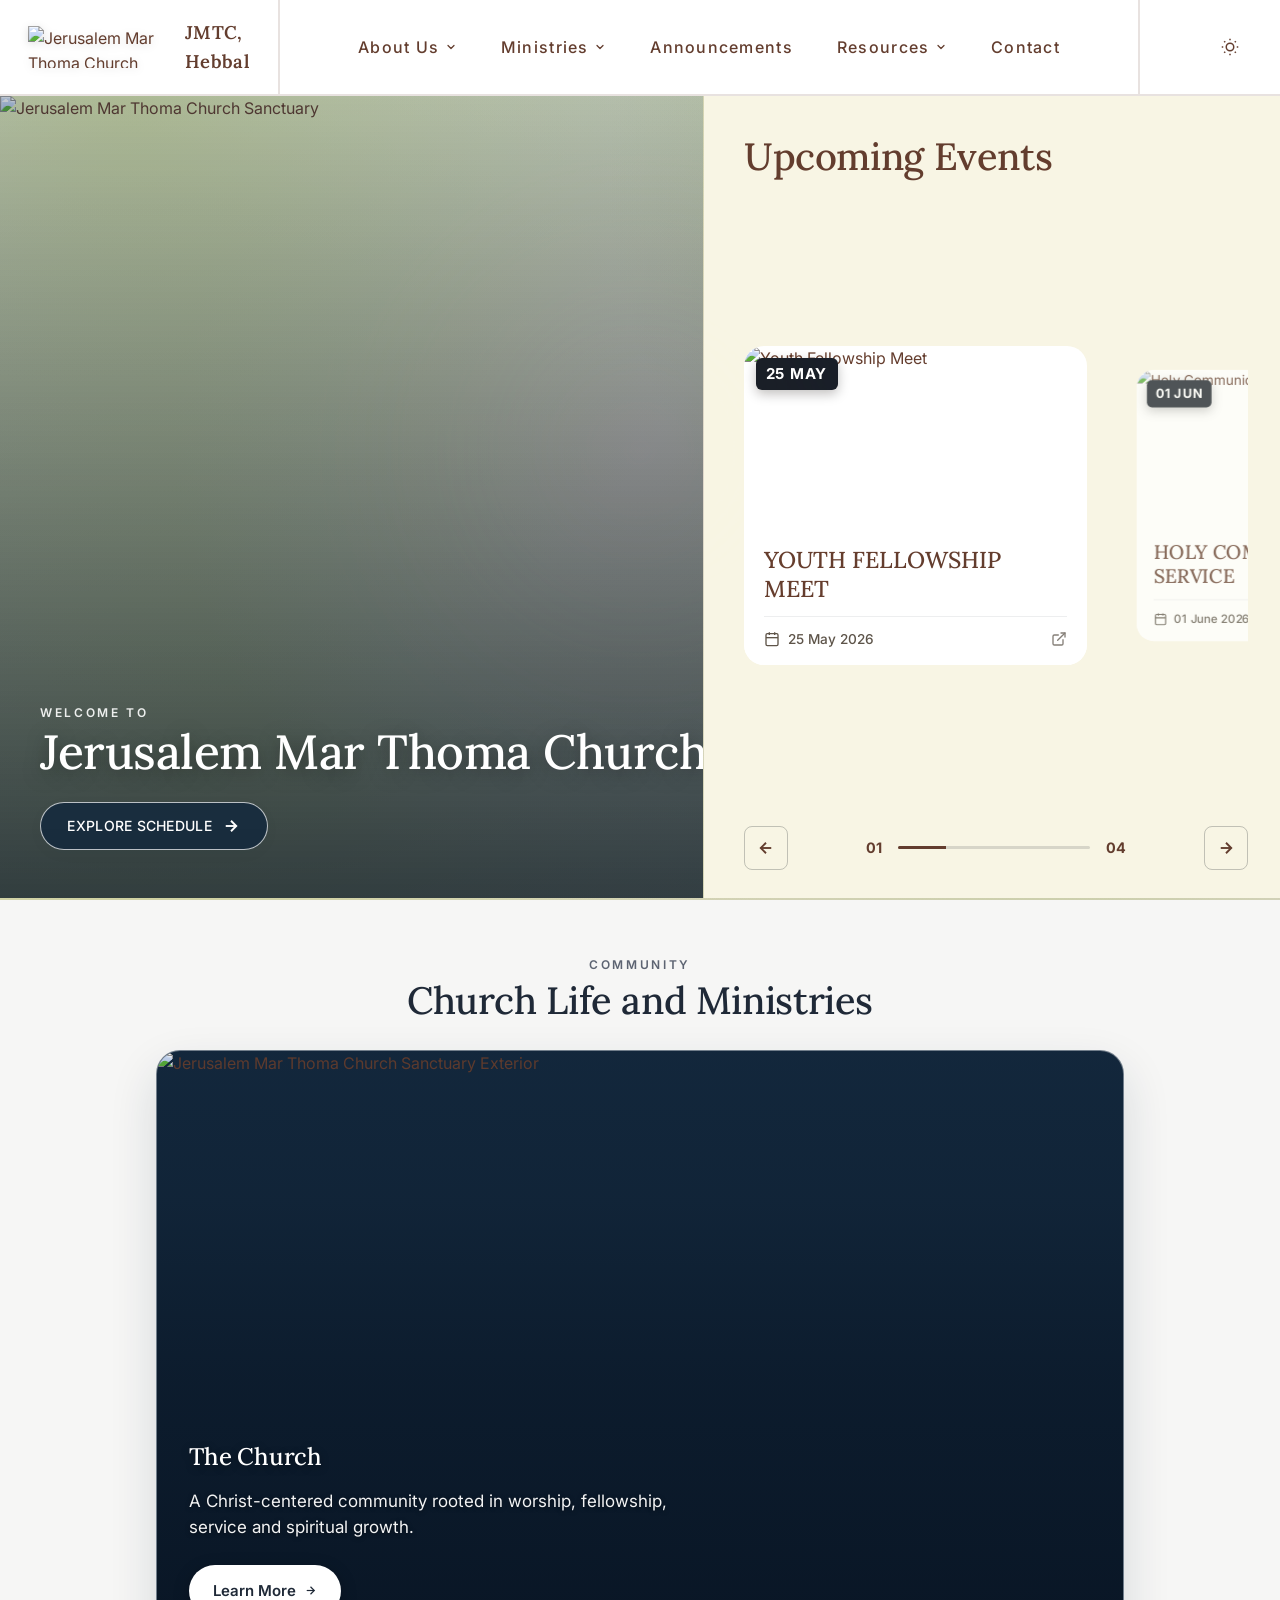
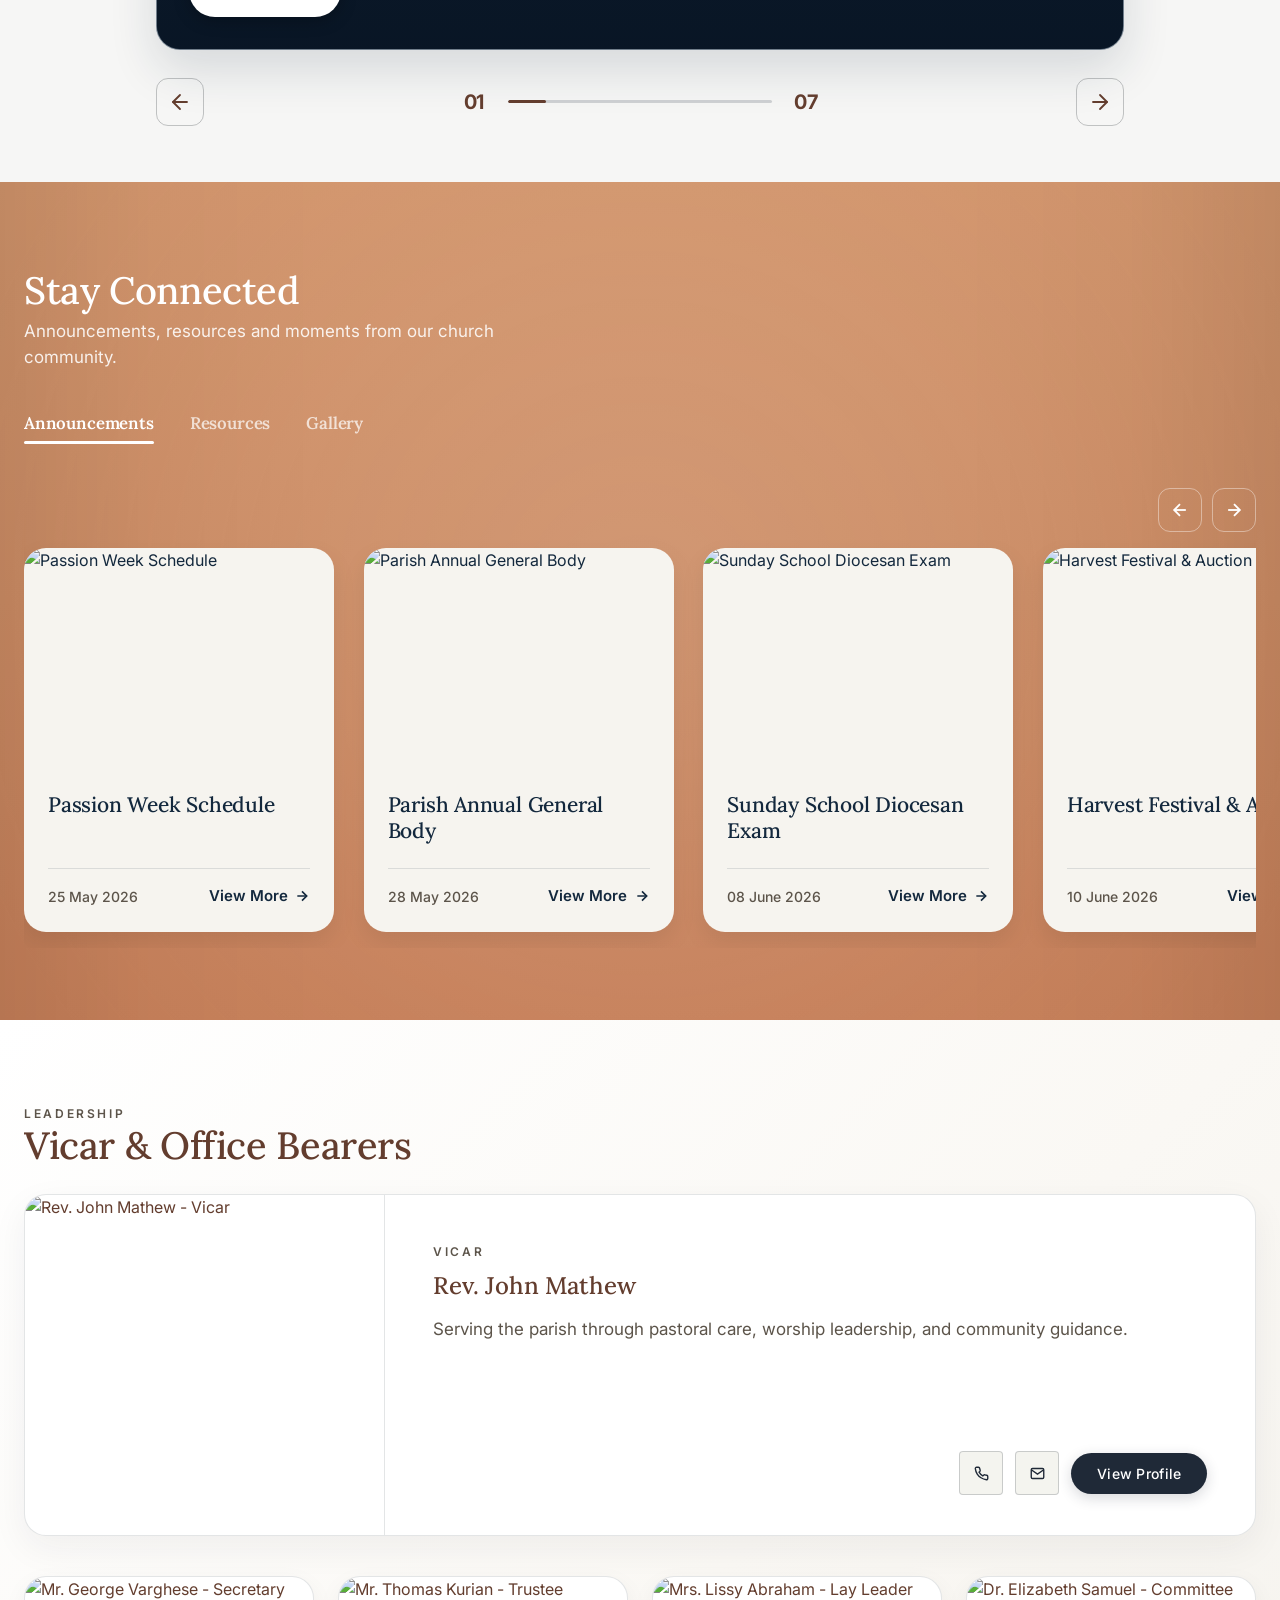
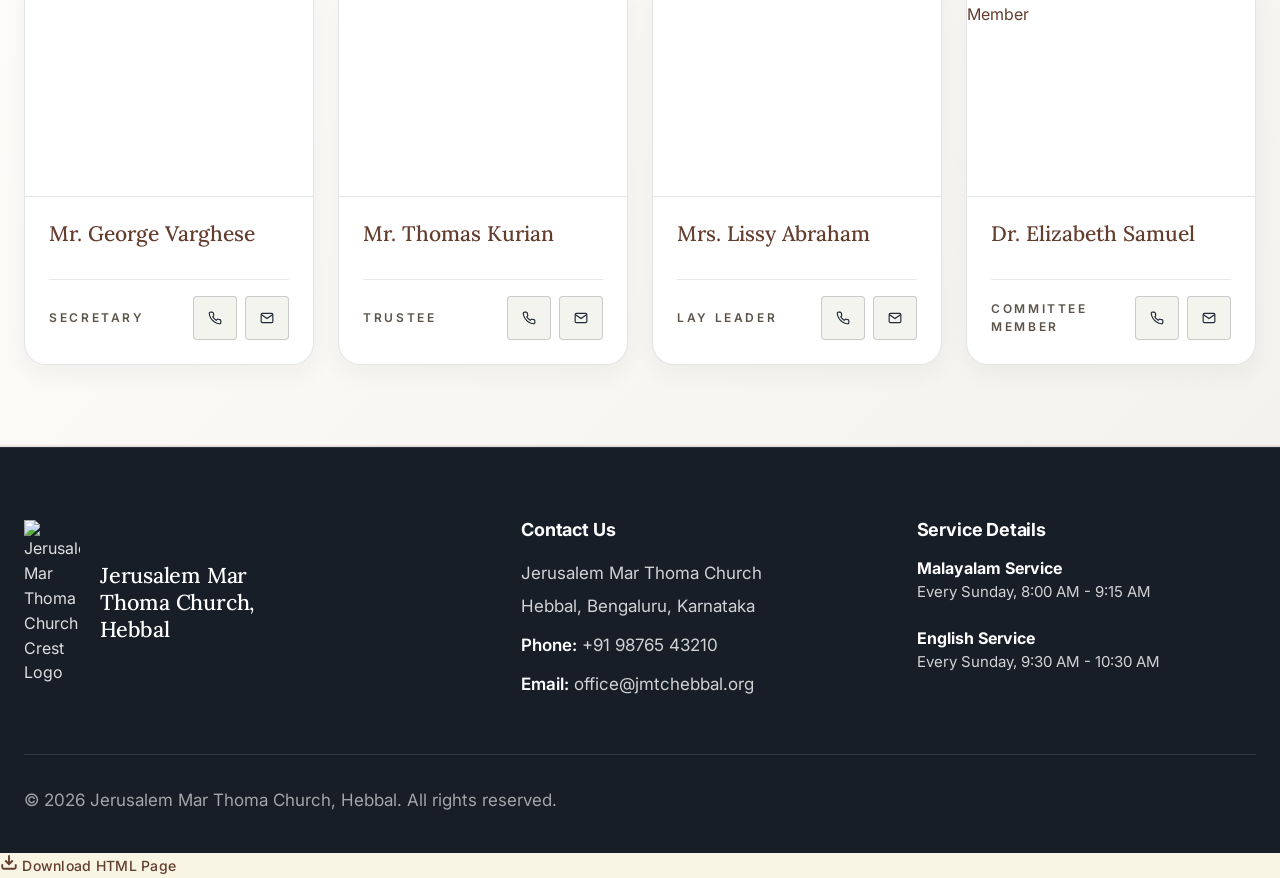
==== commit 0f01df5c: "Add files via upload" ====
--- a/index.html
+++ b/index.html
@@ -6,10 +6,10 @@
   <title>Jerusalem Mar Thoma Church, Hebbal | Growing in Faith, Serving in Love</title>
   <meta name="description" content="Welcome to Jerusalem Mar Thoma Church, Hebbal. A serene, welcoming parish family growing in faith, serving in love, and shining in hope.">
   
-  <!-- Google Fonts: Cormorant Garamond, Lora & Inter -->
+  <!-- Google Fonts: Lora (Display/Headings) & Inter (UI/Body) -->
   <link rel="preconnect" href="https://fonts.googleapis.com">
   <link rel="preconnect" href="https://fonts.gstatic.com" crossorigin>
-  <link href="https://fonts.googleapis.com/css2?family=Cormorant+Garamond:ital,wght@0,400;0,500;0,600;0,700;1,400&family=Lora:ital,wght@0,400;0,500;0,600;0,700;1,400;1,500&family=Inter:wght@400;500;600;700&display=swap" rel="stylesheet">
+  <link href="https://fonts.googleapis.com/css2?family=Inter:wght@400;500;600;700&family=Lora:ital,wght@0,400;0,500;0,600;0,700;1,400;1,500&display=swap" rel="stylesheet">
   
   <!-- Stylesheet -->
   <link rel="stylesheet" href="styles.css">
@@ -32,16 +32,117 @@
         </a>
       </div>
 
-      <!-- Center Cell: Navigation Links -->
+      <!-- Center Cell: Navigation Links with Dropdown Menus -->
       <div class="nav-grid-cell nav-grid-menu">
         <nav aria-label="Main Navigation">
           <ul class="nav-menu">
-            <li><a href="#hero" class="nav-link active">Home</a></li>
-            <li><a href="#community" class="nav-link">Organizations</a></li>
-            <li><a href="#hero-events-col" class="nav-link">Events</a></li>
-            <li><a href="#quick-access" class="nav-link">Resources</a></li>
-            <li><a href="#quick-access" class="nav-link">Gallery</a></li>
-            <li><a href="#footer" class="nav-link">Contact</a></li>
+            
+            <!-- 1. ABOUT US (Dropdown Trigger Only) -->
+            <li class="nav-item has-dropdown">
+              <button class="nav-link dropdown-trigger" aria-expanded="false" aria-haspopup="true">
+                <span>About Us</span>
+                <svg class="dropdown-chevron" width="12" height="12" viewBox="0 0 24 24" fill="none" stroke="currentColor" stroke-width="2.5" stroke-linecap="round" stroke-linejoin="round"><polyline points="6 9 12 15 18 9"/></svg>
+              </button>
+              <div class="dropdown-panel" role="menu" aria-label="About Us Submenu">
+                <div class="dropdown-menu-list">
+                  <a href="our_parish.html" class="dropdown-item" role="menuitem">
+                    <span>Our Parish</span>
+                    <svg class="dropdown-arrow-icon" width="16" height="16" viewBox="0 0 24 24" fill="none" stroke="currentColor" stroke-width="2.2" stroke-linecap="round" stroke-linejoin="round"><line x1="5" y1="12" x2="19" y2="12"/><polyline points="12 5 19 12 12 19"/></svg>
+                  </a>
+                  <a href="vicar.html" class="dropdown-item" role="menuitem">
+                    <span>Vicar</span>
+                    <svg class="dropdown-arrow-icon" width="16" height="16" viewBox="0 0 24 24" fill="none" stroke="currentColor" stroke-width="2.2" stroke-linecap="round" stroke-linejoin="round"><line x1="5" y1="12" x2="19" y2="12"/><polyline points="12 5 19 12 12 19"/></svg>
+                  </a>
+                  <a href="executive_committee.html" class="dropdown-item" role="menuitem">
+                    <span>Executive Committee</span>
+                    <svg class="dropdown-arrow-icon" width="16" height="16" viewBox="0 0 24 24" fill="none" stroke="currentColor" stroke-width="2.2" stroke-linecap="round" stroke-linejoin="round"><line x1="5" y1="12" x2="19" y2="12"/><polyline points="12 5 19 12 12 19"/></svg>
+                  </a>
+                  <a href="https://cbdiocese.marthoma.in/" class="dropdown-item" role="menuitem" target="_blank" rel="noopener noreferrer">
+                    <span>Our Diocese</span>
+                    <svg class="dropdown-arrow-icon" width="16" height="16" viewBox="0 0 24 24" fill="none" stroke="currentColor" stroke-width="2.2" stroke-linecap="round" stroke-linejoin="round"><line x1="5" y1="12" x2="19" y2="12"/><polyline points="12 5 19 12 12 19"/></svg>
+                  </a>
+                </div>
+              </div>
+            </li>
+
+            <!-- 2. MINISTRIES (Dropdown Trigger Only) -->
+            <li class="nav-item has-dropdown">
+              <button class="nav-link dropdown-trigger" aria-expanded="false" aria-haspopup="true">
+                <span>Ministries</span>
+                <svg class="dropdown-chevron" width="12" height="12" viewBox="0 0 24 24" fill="none" stroke="currentColor" stroke-width="2.5" stroke-linecap="round" stroke-linejoin="round"><polyline points="6 9 12 15 18 9"/></svg>
+              </button>
+              <div class="dropdown-panel" role="menu" aria-label="Ministries Submenu">
+                <div class="dropdown-menu-list">
+                  <a href="ministries_choir.html" class="dropdown-item" role="menuitem">
+                    <span>Choir</span>
+                    <svg class="dropdown-arrow-icon" width="16" height="16" viewBox="0 0 24 24" fill="none" stroke="currentColor" stroke-width="2.2" stroke-linecap="round" stroke-linejoin="round"><line x1="5" y1="12" x2="19" y2="12"/><polyline points="12 5 19 12 12 19"/></svg>
+                  </a>
+                  <a href="ministries_edavaka_mission.html" class="dropdown-item" role="menuitem">
+                    <span>Edavaka Mission</span>
+                    <svg class="dropdown-arrow-icon" width="16" height="16" viewBox="0 0 24 24" fill="none" stroke="currentColor" stroke-width="2.2" stroke-linecap="round" stroke-linejoin="round"><line x1="5" y1="12" x2="19" y2="12"/><polyline points="12 5 19 12 12 19"/></svg>
+                  </a>
+                  <a href="ministries_senior_fellowship.html" class="dropdown-item" role="menuitem">
+                    <span>Senior Citizen Fellowship</span>
+                    <svg class="dropdown-arrow-icon" width="16" height="16" viewBox="0 0 24 24" fill="none" stroke="currentColor" stroke-width="2.2" stroke-linecap="round" stroke-linejoin="round"><line x1="5" y1="12" x2="19" y2="12"/><polyline points="12 5 19 12 12 19"/></svg>
+                  </a>
+                  <a href="ministries_sevika_sangham.html" class="dropdown-item" role="menuitem">
+                    <span>Sevika Sangham</span>
+                    <svg class="dropdown-arrow-icon" width="16" height="16" viewBox="0 0 24 24" fill="none" stroke="currentColor" stroke-width="2.2" stroke-linecap="round" stroke-linejoin="round"><line x1="5" y1="12" x2="19" y2="12"/><polyline points="12 5 19 12 12 19"/></svg>
+                  </a>
+                  <a href="ministries_sunday_school.html" class="dropdown-item" role="menuitem">
+                    <span>Sunday School</span>
+                    <svg class="dropdown-arrow-icon" width="16" height="16" viewBox="0 0 24 24" fill="none" stroke="currentColor" stroke-width="2.2" stroke-linecap="round" stroke-linejoin="round"><line x1="5" y1="12" x2="19" y2="12"/><polyline points="12 5 19 12 12 19"/></svg>
+                  </a>
+                  <a href="ministries_youth_league.html" class="dropdown-item" role="menuitem">
+                    <span>Youth League</span>
+                    <svg class="dropdown-arrow-icon" width="16" height="16" viewBox="0 0 24 24" fill="none" stroke="currentColor" stroke-width="2.2" stroke-linecap="round" stroke-linejoin="round"><line x1="5" y1="12" x2="19" y2="12"/><polyline points="12 5 19 12 12 19"/></svg>
+                  </a>
+                </div>
+              </div>
+            </li>
+
+            <!-- 3. ANNOUNCEMENTS (Single Direct Link) -->
+            <li class="nav-item">
+              <a href="#quick-access" class="nav-link">Announcements</a>
+            </li>
+
+            <!-- 4. RESOURCES (Dropdown Trigger Only) -->
+            <li class="nav-item has-dropdown">
+              <button class="nav-link dropdown-trigger" aria-expanded="false" aria-haspopup="true">
+                <span>Resources</span>
+                <svg class="dropdown-chevron" width="12" height="12" viewBox="0 0 24 24" fill="none" stroke="currentColor" stroke-width="2.5" stroke-linecap="round" stroke-linejoin="round"><polyline points="6 9 12 15 18 9"/></svg>
+              </button>
+              <div class="dropdown-panel" role="menu" aria-label="Resources Submenu">
+                <div class="dropdown-menu-list">
+                  <a href="resources_forms.html" class="dropdown-item" role="menuitem">
+                    <span>Forms</span>
+                    <svg class="dropdown-arrow-icon" width="16" height="16" viewBox="0 0 24 24" fill="none" stroke="currentColor" stroke-width="2.2" stroke-linecap="round" stroke-linejoin="round"><line x1="5" y1="12" x2="19" y2="12"/><polyline points="12 5 19 12 12 19"/></svg>
+                  </a>
+                  <a href="resources_gallery.html" class="dropdown-item" role="menuitem">
+                    <span>Gallery</span>
+                    <svg class="dropdown-arrow-icon" width="16" height="16" viewBox="0 0 24 24" fill="none" stroke="currentColor" stroke-width="2.2" stroke-linecap="round" stroke-linejoin="round"><line x1="5" y1="12" x2="19" y2="12"/><polyline points="12 5 19 12 12 19"/></svg>
+                  </a>
+                  <a href="resources_lectionary.html" class="dropdown-item" role="menuitem">
+                    <span>Lectionary</span>
+                    <svg class="dropdown-arrow-icon" width="16" height="16" viewBox="0 0 24 24" fill="none" stroke="currentColor" stroke-width="2.2" stroke-linecap="round" stroke-linejoin="round"><line x1="5" y1="12" x2="19" y2="12"/><polyline points="12 5 19 12 12 19"/></svg>
+                  </a>
+                  <a href="resources_kalpanas.html" class="dropdown-item" role="menuitem">
+                    <span>Kalpanas / Circulars</span>
+                    <svg class="dropdown-arrow-icon" width="16" height="16" viewBox="0 0 24 24" fill="none" stroke="currentColor" stroke-width="2.2" stroke-linecap="round" stroke-linejoin="round"><line x1="5" y1="12" x2="19" y2="12"/><polyline points="12 5 19 12 12 19"/></svg>
+                  </a>
+                  <a href="resources_worship_order.html" class="dropdown-item" role="menuitem">
+                    <span>Worship Order</span>
+                    <svg class="dropdown-arrow-icon" width="16" height="16" viewBox="0 0 24 24" fill="none" stroke="currentColor" stroke-width="2.2" stroke-linecap="round" stroke-linejoin="round"><line x1="5" y1="12" x2="19" y2="12"/><polyline points="12 5 19 12 12 19"/></svg>
+                  </a>
+                </div>
+              </div>
+            </li>
+
+            <!-- 5. CONTACT US (Single Direct Link) -->
+            <li class="nav-item">
+              <a href="#footer" class="nav-link">Contact</a>
+            </li>
+
           </ul>
         </nav>
       </div>
@@ -62,14 +163,59 @@
       </div>
     </div>
 
-    <!-- Mobile Navigation Drawer Panel -->
+    <!-- Mobile Navigation Drawer Panel with Accordions -->
     <div class="mobile-menu-drawer" id="mobileMenuDrawer" aria-label="Mobile Navigation">
       <ul class="mobile-menu-list">
-        <li><a href="#hero" class="nav-link">Home</a></li>
-        <li><a href="#community" class="nav-link">Organizations</a></li>
-        <li><a href="#hero-events-col" class="nav-link">Events</a></li>
-        <li><a href="#quick-access" class="nav-link">Resources & Gallery</a></li>
-        <li><a href="#footer" class="nav-link">Contact Us</a></li>
+        <li><a href="index.html" class="nav-link">Home</a></li>
+        
+        <!-- About Us Accordion -->
+        <li class="mobile-accordion-item">
+          <button class="mobile-accordion-trigger">
+            <span>About Us</span>
+            <svg class="mobile-chevron" width="16" height="16" viewBox="0 0 24 24" fill="none" stroke="currentColor" stroke-width="2.5"><polyline points="6 9 12 15 18 9"/></svg>
+          </button>
+          <div class="mobile-accordion-panel">
+            <a href="our_parish.html" class="mobile-sublink"><span>Our Parish</span> →</a>
+            <a href="vicar.html" class="mobile-sublink"><span>Vicar</span> →</a>
+            <a href="executive_committee.html" class="mobile-sublink"><span>Executive Committee</span> →</a>
+            <a href="https://cbdiocese.marthoma.in/" class="mobile-sublink" target="_blank" rel="noopener noreferrer"><span>Our Diocese</span> →</a>
+          </div>
+        </li>
+
+        <!-- Ministries Accordion -->
+        <li class="mobile-accordion-item">
+          <button class="mobile-accordion-trigger">
+            <span>Ministries</span>
+            <svg class="mobile-chevron" width="16" height="16" viewBox="0 0 24 24" fill="none" stroke="currentColor" stroke-width="2.5"><polyline points="6 9 12 15 18 9"/></svg>
+          </button>
+          <div class="mobile-accordion-panel">
+            <a href="ministries_choir.html" class="mobile-sublink"><span>Choir</span> →</a>
+            <a href="ministries_edavaka_mission.html" class="mobile-sublink"><span>Edavaka Mission</span> →</a>
+            <a href="ministries_senior_fellowship.html" class="mobile-sublink"><span>Senior Citizen Fellowship</span> →</a>
+            <a href="ministries_sevika_sangham.html" class="mobile-sublink"><span>Sevika Sangham</span> →</a>
+            <a href="ministries_sunday_school.html" class="mobile-sublink"><span>Sunday School</span> →</a>
+            <a href="ministries_youth_league.html" class="mobile-sublink"><span>Youth League</span> →</a>
+          </div>
+        </li>
+
+        <li><a href="#quick-access" class="nav-link">Announcements</a></li>
+
+        <!-- Resources Accordion -->
+        <li class="mobile-accordion-item">
+          <button class="mobile-accordion-trigger">
+            <span>Resources</span>
+            <svg class="mobile-chevron" width="16" height="16" viewBox="0 0 24 24" fill="none" stroke="currentColor" stroke-width="2.5"><polyline points="6 9 12 15 18 9"/></svg>
+          </button>
+          <div class="mobile-accordion-panel">
+            <a href="resources_forms.html" class="mobile-sublink"><span>Forms</span> →</a>
+            <a href="resources_gallery.html" class="mobile-sublink"><span>Gallery</span> →</a>
+            <a href="resources_lectionary.html" class="mobile-sublink"><span>Lectionary</span> →</a>
+            <a href="resources_kalpanas.html" class="mobile-sublink"><span>Kalpanas / Circulars</span> →</a>
+            <a href="resources_worship_order.html" class="mobile-sublink"><span>Worship Order</span> →</a>
+          </div>
+        </li>
+
+        <li><a href="#footer" class="nav-link">Contact</a></li>
       </ul>
     </div>
   </header>
--- a/styles.css
+++ b/styles.css
@@ -6,27 +6,30 @@
    1. CSS Custom Properties / Design Tokens
    -------------------------------------------------------------------------- */
 :root {
-  --color-bg-primary: rgba(221, 233, 168, 0.85);
-  --color-bg-secondary: #F4F4EF;
-  --color-dark-surface: #13283D;
-  --color-text-primary: #1A202C; /* High-contrast Charcoal */
-  --color-text-secondary: #2D3748; /* High-contrast Accessible Body Text */
-  --color-border: #13283D;
-  --color-card-bg: rgba(255, 255, 255, 0.95);
-  --color-accent-highlight: #C4D97A;
-
-  --color-btn-primary-bg: #1F2937;
-  --color-btn-primary-text: #FFFFFF;
-  --color-btn-primary-hover: #111827;
-
-  --color-chip-bg: rgba(255, 255, 255, 0.9);
-  --color-chip-text: #1F2937;
-  --color-chip-border: #1F2937;
-  --color-chip-active-bg: #1F2937;
-  --color-chip-active-text: #FFFFFF;
-
-  --font-heading: 'Cormorant Garamond', 'Lora', Georgia, serif;
-  --font-body: 'Inter', system-ui, -apple-system, BlinkMacSystemFont, 'Segoe UI', Roboto, sans-serif;
+  /* Brand Color Palette Tokens (User Specified Source of Truth) */
+  --color-wheat: #DDD9AB;       /* Wheat — Primary Section Background */
+  --color-wheat-bg: #F3EFC9;    /* Soft Warm Wheat Background */
+  --color-sage: #BFD8AD;        /* Sage — Alternate Section Background */
+  --color-mint: #9CDDC8;        /* Mint — Subtle Accents */
+  --color-mint-bg: #E6F4EB;     /* Mint Tinted Card Background */
+  --color-sandy-brown: #E0954A; /* Sandy Brown Primary Accent */
+  --color-sandy-gold: #F7AF63;  /* Sandy Gold Highlight */
+  --color-saddle-brown: #633D2E;/* Saddle Brown — Footer, Headings, Dark Text */
+  --color-body-text: #5C544A;   /* Warm Dark Brown-Grey Body Text */
+
+  --color-bg-primary: var(--color-wheat-bg);
+  --color-bg-secondary: #F8F5E4;
+  --color-dark-surface: var(--color-saddle-brown);
+  --color-text-primary: var(--color-saddle-brown);
+  --color-text-secondary: var(--color-body-text);
+  --color-border: rgba(99, 61, 46, 0.15);
+  --color-card-bg: #FFFFFF;
+  --color-accent-highlight: var(--color-sandy-gold);
+
+  --font-display: 'Lora', Georgia, serif;
+  --font-ui: 'Inter', system-ui, -apple-system, BlinkMacSystemFont, 'Segoe UI', Roboto, sans-serif;
+  --font-heading: var(--font-display);
+  --font-body: var(--font-ui);
 
   --container-max-width: 1240px;
   --radius-sm: 4px;
@@ -462,6 +465,15 @@
   color: #FFFFFF;
 }
 
+/* Overflow Visible so Dropdowns are Never Clipped */
+.site-header,
+.grid-navbar,
+.nav-grid-container,
+.nav-grid-cell,
+.nav-grid-menu {
+  overflow: visible !important;
+}
+
 .nav-grid-menu {
   justify-content: center;
 }
@@ -470,6 +482,12 @@
   display: flex;
   align-items: center;
   gap: 2.25rem;
+  list-style: none;
+  position: relative;
+}
+
+.nav-item {
+  position: relative;
   list-style: none;
 }
 
@@ -483,29 +501,159 @@
   padding: 0.5rem 0.25rem;
   display: inline-flex;
   align-items: center;
+  gap: 0.35rem;
   min-height: 44px;
+  text-decoration: none;
+  transition: color 0.2s ease, font-weight 0.2s ease;
+}
+
+.nav-link.dropdown-trigger {
+  background: transparent !important;
+  border: none !important;
+  cursor: pointer;
+}
+
+.dropdown-chevron {
+  transition: transform 0.25s ease, color 0.2s ease;
+  flex-shrink: 0;
+  color: currentColor;
+}
+
+/* Rotate Chevron on Hover or Open */
+.nav-item.has-dropdown:hover .dropdown-chevron,
+.nav-item.has-dropdown.open .dropdown-chevron {
+  transform: rotate(180deg);
+  color: #D89169 !important;
+}
+
+/* Remove underline completely */
+.nav-link::after,
+.nav-link.active::after,
+.nav-item.has-dropdown:hover .nav-link::after,
+.nav-item.has-dropdown.open .nav-link::after {
+  display: none !important;
+  content: none !important;
+}
+
+/* Active & Hover Parent Label Color Indicator (Terracotta Text & Bold Weight) */
+.nav-link:hover,
+.nav-link.active,
+.nav-item.has-dropdown:hover .nav-link,
+.nav-item.has-dropdown.open .nav-link {
+  color: #D89169 !important;
+  font-weight: 600 !important;
 }
 
 [data-theme="dark"] .nav-link {
   color: #FFFFFF;
 }
 
-[data-theme="dark"] .nav-link:hover, [data-theme="dark"] .nav-link.active {
-  color: #F2CCB8;
-}
-
-.nav-link.active::after {
+[data-theme="dark"] .nav-link:hover,
+[data-theme="dark"] .nav-link.active,
+[data-theme="dark"] .nav-item.has-dropdown:hover .nav-link,
+[data-theme="dark"] .nav-item.has-dropdown.open .nav-link {
+  color: #F2CCB8 !important;
+  font-weight: 600 !important;
+}
+
+[data-theme="dark"] .nav-item.has-dropdown:hover .dropdown-chevron,
+[data-theme="dark"] .nav-item.has-dropdown.open .dropdown-chevron {
+  color: #F2CCB8 !important;
+}
+
+/* Dropdown Panel Card (Mockup Exact Match) */
+.dropdown-panel {
+  position: absolute;
+  top: 100%;
+  left: 0;
+  margin-top: 8px;
+  width: 270px;
+  background-color: #FFFFFF;
+  border-radius: 12px;
+  border-top: 3px solid #D89169;
+  box-shadow: 0 14px 36px rgba(19, 40, 61, 0.14);
+  padding: 6px 0;
+  z-index: 1100;
+  opacity: 0;
+  visibility: hidden;
+  transform: translateY(-8px);
+  transition: opacity 0.22s cubic-bezier(0.16, 1, 0.3, 1), transform 0.22s cubic-bezier(0.16, 1, 0.3, 1), visibility 0.22s ease;
+  transition-delay: 0.15s; /* Close delay grace period so cursor can cross gap */
+  pointer-events: none;
+  max-height: calc(100vh - 120px);
+  overflow-y: auto;
+}
+
+/* Invisible Bridge spanning the gap between trigger button & dropdown card */
+.dropdown-panel::before {
   content: '';
   position: absolute;
-  bottom: 0;
+  top: -14px;
   left: 0;
-  width: 100%;
-  height: 3px;
-  background-color: var(--color-text-primary);
-}
-
-[data-theme="dark"] .nav-link.active::after {
-  background-color: #F2CCB8;
+  right: 0;
+  height: 14px;
+  background: transparent;
+}
+
+[data-theme="dark"] .dropdown-panel {
+  background-color: #FFFFFF; /* High contrast clean white card as requested */
+  box-shadow: 0 16px 40px rgba(0, 0, 0, 0.35);
+}
+
+/* Show Dropdown Panel on Hover (or Hovering Panel itself / Open class) */
+.nav-item.has-dropdown:hover .dropdown-panel,
+.dropdown-panel:hover,
+.nav-item.has-dropdown.open .dropdown-panel {
+  opacity: 1;
+  visibility: visible;
+  transform: translateY(0);
+  transition-delay: 0s; /* Immediate display on hover */
+  pointer-events: auto;
+}
+
+.dropdown-menu-list {
+  display: flex;
+  flex-direction: column;
+  width: 100%;
+}
+
+.dropdown-item {
+  display: flex;
+  align-items: center;
+  justify-content: space-between;
+  padding: 0.85rem 1.25rem;
+  font-family: var(--font-ui) !important;
+  font-size: 0.95rem !important;
+  font-weight: 500 !important;
+  color: #13283D !important;
+  text-decoration: none;
+  border-bottom: 1px solid rgba(19, 40, 61, 0.07);
+  transition: background-color 0.2s ease, color 0.2s ease;
+  background-color: transparent;
+}
+
+.dropdown-item:last-child {
+  border-bottom: none;
+}
+
+.dropdown-arrow-icon {
+  color: #13283D;
+  opacity: 0.6;
+  transition: color 0.2s ease, transform 0.2s ease, opacity 0.2s ease;
+  flex-shrink: 0;
+}
+
+.dropdown-item:hover,
+.dropdown-item:focus {
+  background-color: #F6F4EF !important;
+  color: #D89169 !important;
+}
+
+.dropdown-item:hover .dropdown-arrow-icon,
+.dropdown-item:focus .dropdown-arrow-icon {
+  color: #D89169 !important;
+  opacity: 1 !important;
+  transform: translateX(3px);
 }
 
 .nav-grid-actions {
@@ -607,12 +755,90 @@
   list-style: none;
   display: flex;
   flex-direction: column;
-  gap: 1rem;
-}
-
-.mobile-menu-list .nav-link {
-  font-size: 1.1rem;
-  display: block;
+  gap: 0.25rem;
+}
+
+.mobile-accordion-item {
+  list-style: none;
+  width: 100%;
+}
+
+/* Level 1: Mobile Top-Level Parent Items (All visually 100% identical) */
+.mobile-menu-list > li > .nav-link,
+.mobile-menu-list > li > a,
+.mobile-accordion-trigger {
+  font-family: var(--font-ui) !important;
+  font-size: 1.1rem !important;
+  font-weight: 600 !important;
+  line-height: 1.4 !important;
+  letter-spacing: 0.02em !important;
+  color: var(--color-text-primary) !important;
+  padding: 0.85rem 0 !important;
+  display: flex !important;
+  align-items: center !important;
+  justify-content: space-between !important;
+  width: 100% !important;
+  text-decoration: none !important;
+  background: transparent !important;
+  border: none !important;
+  border-bottom: 1px solid rgba(19, 40, 61, 0.08) !important;
+  cursor: pointer;
+}
+
+[data-theme="dark"] .mobile-menu-list > li > .nav-link,
+[data-theme="dark"] .mobile-menu-list > li > a,
+[data-theme="dark"] .mobile-accordion-trigger {
+  color: #FFFFFF !important;
+  border-bottom-color: rgba(255, 255, 255, 0.1) !important;
+}
+
+.mobile-accordion-trigger .mobile-chevron {
+  transition: transform 0.25s ease;
+}
+
+.mobile-accordion-item.open .mobile-accordion-trigger .mobile-chevron {
+  transform: rotate(180deg);
+}
+
+.mobile-accordion-panel {
+  display: none;
+  flex-direction: column;
+  padding: 0.5rem 0 0.5rem 1rem;
+  gap: 0.35rem;
+}
+
+.mobile-accordion-item.open .mobile-accordion-panel {
+  display: flex;
+}
+
+.mobile-sublink {
+  display: flex;
+  align-items: center;
+  justify-content: space-between;
+  padding: 0.65rem 0.85rem;
+  font-family: var(--font-ui) !important;
+  font-size: 0.95rem !important;
+  font-weight: 500 !important;
+  color: var(--color-text-primary);
+  text-decoration: none;
+  border-radius: 8px;
+  min-height: 44px;
+}
+
+[data-theme="dark"] .mobile-sublink {
+  color: #FFFFFF;
+}
+
+.mobile-sublink:hover,
+.mobile-sublink:active {
+  background-color: #F6F4EF;
+  color: #D89169;
+}
+
+[data-theme="dark"] .mobile-sublink:hover,
+[data-theme="dark"] .mobile-sublink:active {
+  background-color: rgba(242, 204, 184, 0.15);
+  color: #F2CCB8;
 }
 
 /* --------------------------------------------------------------------------
@@ -702,7 +928,7 @@
 }
 
 .hero-overlay-title {
-  font-family: 'Cormorant Garamond', 'Lora', Georgia, serif;
+  font-family: var(--font-display);
   font-size: clamp(1.8rem, 2.7vw, 2.75rem);
   white-space: nowrap;
   font-weight: 500;
@@ -781,7 +1007,7 @@
 }
 
 .hero-events-title {
-  font-family: 'Cormorant Garamond', 'Lora', Georgia, serif;
+  font-family: var(--font-display);
   font-size: clamp(2.2rem, 3vw, 2.8rem);
   font-weight: 400;
   color: var(--color-text-primary);
@@ -948,13 +1174,13 @@
 }
 
 .hero-event-card-title {
-  font-family: 'Cormorant Garamond', 'Lora', Georgia, serif !important;
-  font-size: 1.15rem !important;
-  font-weight: 600 !important;
+  font-family: var(--font-display) !important;
+  font-size: clamp(1.2rem, 1.8vw, 1.45rem) !important;
+  font-weight: 500 !important;
   color: var(--color-text-primary);
-  line-height: 1.2 !important;
-  letter-spacing: -0.01em !important;
-  text-transform: uppercase !important;
+  line-height: 1.25 !important;
+  letter-spacing: normal !important;
+  text-transform: none !important;
   margin-bottom: 0.75rem !important;
   min-height: auto !important;
   display: flex;
@@ -1480,7 +1706,7 @@
 }
 
 .community-numeral {
-  font-family: 'Cormorant Garamond', 'Lora', Georgia, serif !important;
+  font-family: var(--font-ui) !important;
   font-size: 1.25rem !important;
   font-weight: 700 !important;
   color: var(--color-text-primary);
@@ -2694,36 +2920,82 @@
     margin-bottom: 1.5rem !important;
   }
 
+  .split-hero-section {
+    height: auto !important;
+    min-height: auto !important;
+    max-height: none !important;
+    overflow: visible !important;
+  }
+
   .split-hero-grid {
-    display: flex;
-    flex-direction: column;
-    min-height: auto;
-  }
+    display: flex !important;
+    flex-direction: column !important;
+    width: 100% !important;
+    height: auto !important;
+    min-height: auto !important;
+  }
+
   .hero-left-col {
-    width: 100%;
-    border-right: none;
-    border-bottom: 2px solid var(--color-border);
-  }
+    width: 100% !important;
+    height: 46vh !important;
+    min-height: 340px !important;
+    max-height: 440px !important;
+    flex-shrink: 0 !important;
+    position: relative !important;
+    overflow: hidden !important;
+    display: flex !important;
+    border-right: none !important;
+    border-bottom: 2px solid var(--color-border) !important;
+  }
+
+  .hero-image-wrap {
+    position: relative !important;
+    width: 100% !important;
+    height: 100% !important;
+    min-height: 100% !important;
+    display: flex !important;
+    align-items: flex-end !important;
+    padding: 2rem 1.5rem !important;
+    box-sizing: border-box !important;
+  }
+
+  .hero-church-img {
+    position: absolute !important;
+    inset: 0 !important;
+    width: 100% !important;
+    height: 100% !important;
+    object-fit: cover !important;
+    object-position: center !important;
+  }
+
+  .hero-left-content {
+    position: relative !important;
+    z-index: 2 !important;
+    color: #FFFFFF !important;
+    width: 100% !important;
+    max-width: 100% !important;
+  }
+
   .hero-overlay-title {
     white-space: normal !important;
-    font-size: clamp(2rem, 5.5vw, 2.5rem) !important;
-    margin-bottom: 1.25rem !important;
-  }
-  .hero-image-wrap {
-    min-height: 480px;
-    padding: 2.5rem 1.5rem;
-  }
+    font-size: clamp(1.6rem, 5.5vw, 2.2rem) !important;
+    margin-bottom: 1rem !important;
+    line-height: 1.15 !important;
+  }
+
   .hero-right-col {
-    width: 100%;
-    padding: 2.5rem 0 0 0 !important;
+    width: 100% !important;
+    height: auto !important;
+    padding: 2rem 0 0 0 !important;
     background: transparent !important;
     border: none !important;
     backdrop-filter: none !important;
     -webkit-backdrop-filter: none !important;
   }
+
   .hero-events-header {
     padding: 0 1.5rem;
-    margin-bottom: 1.5rem;
+    margin-bottom: 1.25rem;
   }
   /* 1. Upcoming Events Carousel (Mobile View: Edge-to-Edge Image Floating Card) */
   .hero-events-carousel-viewport {
@@ -3087,3 +3359,3217 @@
     }
   }
 }
+
+/* ==========================================================================
+   11. REUSABLE CHILD PAGE TEMPLATE & "OUR PARISH" SECTION STYLES
+   ========================================================================== */
+
+.parish-page-wrapper {
+  width: 100%;
+  overflow-x: hidden;
+}
+
+.parish-container {
+  width: 100%;
+  max-width: 1200px;
+  margin: 0 auto;
+  padding-left: 1.5rem;
+  padding-right: 1.5rem;
+  box-sizing: border-box;
+}
+
+.parish-section {
+  padding: 5.5rem 0;
+  width: 100%;
+  box-sizing: border-box;
+}
+
+/* SECTION 1: HERO BANNER */
+.parish-hero {
+  position: relative;
+  width: 100%;
+  height: 40vh;
+  min-height: 320px;
+  max-height: 420px;
+  display: flex;
+  align-items: center;
+  justify-content: center;
+  overflow: hidden;
+  margin-top: 0;
+}
+
+.parish-hero-img {
+  position: absolute;
+  inset: 0;
+  width: 100%;
+  height: 100%;
+  object-fit: cover;
+  object-position: center;
+}
+
+.parish-hero-overlay {
+  position: absolute;
+  inset: 0;
+  background: linear-gradient(180deg, rgba(19, 40, 61, 0.45) 0%, rgba(10, 22, 35, 0.85) 100%);
+  z-index: 1;
+}
+
+[data-theme="dark"] .parish-hero-overlay {
+  background: linear-gradient(180deg, rgba(68, 73, 107, 0.45) 0%, rgba(20, 22, 32, 0.92) 100%);
+}
+
+.parish-hero-content {
+  position: relative;
+  z-index: 2;
+  text-align: center;
+  color: #FFFFFF;
+  padding: 0 1.5rem;
+}
+
+.parish-breadcrumb {
+  font-family: var(--font-body);
+  font-size: 0.85rem;
+  font-weight: 500;
+  color: rgba(255, 255, 255, 0.85);
+  letter-spacing: 0.08em;
+  margin-bottom: 0.5rem;
+  text-transform: uppercase;
+}
+
+.parish-hero-title {
+  font-family: var(--font-display);
+  font-size: clamp(2.5rem, 5vw, 4rem);
+  font-weight: 500;
+  color: #FFFFFF;
+  line-height: 1.1;
+  margin: 0;
+  text-shadow: 0 4px 20px rgba(0, 0, 0, 0.4);
+}
+
+/* SECTION 2: OUR STORY */
+.our-story-section {
+  background-color: var(--color-bg-primary);
+}
+
+.our-story-grid {
+  display: grid;
+  grid-template-columns: 1fr 1fr;
+  gap: 3.5rem;
+  align-items: center;
+}
+
+.our-story-eyebrow {
+  font-family: var(--font-ui) !important;
+  font-size: 0.8125rem !important;
+  font-weight: 600 !important;
+  color: var(--color-sandy-brown, #E0954A);
+  letter-spacing: 0.22em !important;
+  text-transform: uppercase !important;
+  margin-bottom: 0.5rem;
+  display: block;
+}
+
+[data-theme="dark"] .our-story-eyebrow {
+  color: #F2CCB8;
+}
+
+.our-story-title {
+  font-family: var(--font-display);
+  font-size: clamp(2.2rem, 3.5vw, 3rem);
+  font-weight: 500;
+  color: var(--color-text-primary);
+  line-height: 1.15;
+  margin-bottom: 1.5rem;
+}
+
+[data-theme="dark"] .our-story-title {
+  color: #FFFFFF;
+}
+
+.our-story-text p {
+  font-family: var(--font-body);
+  font-size: 1.025rem;
+  line-height: 1.7;
+  color: var(--color-text-secondary);
+  margin-bottom: 1.25rem;
+}
+
+[data-theme="dark"] .our-story-text p {
+  color: rgba(255, 255, 255, 0.85);
+}
+
+/* Service Timings Sub-Block Card (Minimal Compact 2-Column Layout) */
+.service-timings-card {
+  background-color: #EAF3E4;
+  border-radius: 16px;
+  border-left: 4px solid #F7AF63;
+  box-shadow: 0 8px 24px rgba(99, 61, 46, 0.06);
+  padding: 1.5rem 1.75rem;
+  margin-top: 1.75rem;
+  box-sizing: border-box;
+}
+
+[data-theme="dark"] .service-timings-card {
+  background-color: #EAF3E4;
+  border-left-color: #F7AF63;
+  box-shadow: 0 10px 28px rgba(0, 0, 0, 0.15);
+}
+
+.service-timings-header {
+  display: flex;
+  align-items: center;
+  gap: 0.75rem;
+  margin-bottom: 1.25rem;
+}
+
+.service-clock-icon-wrap {
+  display: flex;
+  align-items: center;
+  justify-content: center;
+  color: #F7AF63;
+  flex-shrink: 0;
+}
+
+.service-timings-title {
+  font-family: var(--font-display);
+  font-size: 1.6rem;
+  font-weight: 500;
+  color: #633D2E;
+  margin: 0;
+  line-height: 1.2;
+}
+
+[data-theme="dark"] .service-timings-title {
+  color: #633D2E;
+}
+
+.service-timing-rows {
+  display: flex;
+  flex-direction: column;
+}
+
+.service-timing-row {
+  display: flex;
+  justify-content: space-between;
+  align-items: center;
+  padding: 0.95rem 0;
+  border-bottom: 1px solid rgba(99, 61, 46, 0.12);
+  gap: 1.25rem;
+}
+
+.service-timing-row:last-child {
+  border-bottom: none;
+  padding-bottom: 0;
+}
+
+.service-timing-row:first-child {
+  padding-top: 0;
+}
+
+.timing-left-col {
+  display: flex;
+  flex-direction: column;
+  gap: 0.15rem;
+}
+
+.timing-day {
+  font-family: var(--font-ui);
+  font-size: 1rem;
+  font-weight: 600;
+  color: #633D2E;
+  line-height: 1.3;
+}
+
+[data-theme="dark"] .timing-day {
+  color: #633D2E;
+}
+
+.timing-desc {
+  font-family: var(--font-ui);
+  font-size: 0.875rem;
+  font-weight: 400;
+  color: #6B6560;
+  line-height: 1.3;
+}
+
+[data-theme="dark"] .timing-desc {
+  color: #6B6560;
+}
+
+.timing-time {
+  font-family: var(--font-ui);
+  font-size: 1.1rem;
+  font-weight: 600;
+  color: #F7AF63;
+  white-space: nowrap;
+  text-align: right;
+  flex-shrink: 0;
+}
+
+[data-theme="dark"] .timing-time {
+  color: #F7AF63;
+}
+
+/* Facts Strip Below Section 2 */
+.parish-facts-strip {
+  display: grid;
+  grid-template-columns: repeat(3, 1fr);
+  gap: 1.5rem;
+  margin-top: 3.5rem;
+  padding-top: 2.5rem;
+  border-top: 1px solid rgba(19, 40, 61, 0.1);
+  text-align: center;
+}
+
+[data-theme="dark"] .parish-facts-strip {
+  border-top-color: rgba(255, 255, 255, 0.15);
+}
+
+.fact-item {
+  position: relative;
+  padding: 0 1rem;
+}
+
+.fact-item:not(:last-child)::after {
+  content: '';
+  position: absolute;
+  right: 0;
+  top: 15%;
+  bottom: 15%;
+  width: 1px;
+  background-color: rgba(19, 40, 61, 0.12);
+}
+
+[data-theme="dark"] .fact-item:not(:last-child)::after {
+  background-color: rgba(255, 255, 255, 0.15);
+}
+
+.fact-number {
+  font-family: var(--font-display);
+  font-size: 2.85rem;
+  font-weight: 600;
+  color: var(--color-sandy-brown, #E0954A);
+  line-height: 1;
+  margin-bottom: 0.35rem;
+}
+
+[data-theme="dark"] .fact-number {
+  color: #F2CCB8;
+}
+
+.fact-label {
+  font-family: var(--font-body);
+  font-size: 0.875rem;
+  font-weight: 600;
+  color: var(--color-text-secondary);
+  letter-spacing: 0.05em;
+  text-transform: uppercase;
+}
+
+[data-theme="dark"] .fact-label {
+  color: rgba(255, 255, 255, 0.85);
+}
+
+@media (max-width: 768px) {
+  .service-timing-row {
+    grid-template-columns: 1fr;
+    gap: 0.25rem;
+  }
+  .timing-time {
+    text-align: left;
+  }
+  .parish-facts-strip {
+    grid-template-columns: 1fr;
+    gap: 2rem;
+  }
+  .fact-item:not(:last-child)::after {
+    display: none;
+  }
+}
+
+.our-story-image-wrap {
+  width: 100%;
+  height: 380px;
+  border-radius: 20px;
+  overflow: hidden;
+  box-shadow: 0 16px 36px rgba(19, 40, 61, 0.12);
+}
+
+.our-story-img {
+  width: 100%;
+  height: 100%;
+  object-fit: cover;
+}
+
+/* SECTION 3: PASTORAL LEADERSHIP */
+.pastoral-section {
+  background-color: var(--color-sage, #BFD8AD);
+  border-top: 1px solid rgba(99, 61, 46, 0.12);
+  border-bottom: 1px solid rgba(99, 61, 46, 0.12);
+}
+
+[data-theme="dark"] .pastoral-section {
+  background-color: #3B3E5B;
+}
+
+.pastoral-header {
+  text-align: center;
+  max-width: 640px;
+  margin: 0 auto 3rem auto;
+}
+
+.pastoral-eyebrow {
+  font-family: var(--font-ui) !important;
+  font-size: 0.8125rem !important;
+  font-weight: 600 !important;
+  color: var(--color-sandy-brown, #E0954A);
+  letter-spacing: 0.22em !important;
+  text-transform: uppercase !important;
+  margin-bottom: 0.5rem;
+  display: block;
+}
+
+[data-theme="dark"] .pastoral-eyebrow {
+  color: #F2CCB8;
+}
+
+.pastoral-title {
+  font-family: var(--font-display);
+  font-size: clamp(2.2rem, 3.5vw, 3rem);
+  font-weight: 500;
+  color: var(--color-text-primary);
+  margin-bottom: 0.5rem;
+}
+
+[data-theme="dark"] .pastoral-title {
+  color: #FFFFFF;
+}
+
+.pastoral-ornament {
+  display: flex;
+  align-items: center;
+  justify-content: center;
+  gap: 0.5rem;
+  margin: 0.5rem auto 1rem auto;
+}
+
+.pastoral-ornament::before,
+.pastoral-ornament::after {
+  content: '';
+  display: block;
+  width: 40px;
+  height: 1.5px;
+  background: #D89169;
+}
+
+[data-theme="dark"] .pastoral-ornament::before,
+[data-theme="dark"] .pastoral-ornament::after {
+  background: #F2CCB8;
+}
+
+.pastoral-dot {
+  width: 6px;
+  height: 6px;
+  border-radius: 50%;
+  background: #D89169;
+}
+
+[data-theme="dark"] .pastoral-dot {
+  background: #F2CCB8;
+}
+
+.pastoral-subtitle {
+  font-family: var(--font-body);
+  font-size: 0.95rem;
+  color: var(--color-text-secondary);
+  line-height: 1.6;
+  margin: 0;
+}
+
+[data-theme="dark"] .pastoral-subtitle {
+  color: rgba(255, 255, 255, 0.85);
+}
+
+.pastoral-cards-grid {
+  display: grid;
+  grid-template-columns: repeat(2, 1fr);
+  gap: 2rem;
+  max-width: 980px;
+  margin: 0 auto;
+}
+
+.pastoral-card {
+  position: relative;
+  height: 480px;
+  border-radius: 20px;
+  overflow: hidden;
+  box-shadow: 0 16px 36px rgba(19, 40, 61, 0.14);
+}
+
+.pastoral-card-img {
+  width: 100%;
+  height: 100%;
+  object-fit: cover;
+  object-position: center top;
+  transition: transform 0.6s cubic-bezier(0.16, 1, 0.3, 1);
+}
+
+.pastoral-card:hover .pastoral-card-img {
+  transform: scale(1.03);
+}
+
+.pastoral-card-overlay {
+  position: absolute;
+  bottom: 0;
+  left: 0;
+  right: 0;
+  height: 35%;
+  background: linear-gradient(to top, rgba(0, 0, 0, 0.85) 0%, rgba(0, 0, 0, 0) 100%);
+  display: flex;
+  flex-direction: column;
+  justify-content: flex-end;
+  padding: 1.5rem 1.75rem;
+  color: #FFFFFF;
+  pointer-events: none;
+}
+
+.pastoral-card-name {
+  font-family: var(--font-display);
+  font-size: clamp(1.5rem, 2vw, 1.85rem);
+  font-weight: 500;
+  color: #FFFFFF;
+  line-height: 1.2;
+  margin-bottom: 0.25rem;
+  text-shadow: 0 2px 8px rgba(0, 0, 0, 0.4);
+}
+
+.pastoral-card-role {
+  font-family: var(--font-body);
+  font-size: 0.875rem;
+  font-weight: 600;
+  color: #E8B496;
+  letter-spacing: 0.05em;
+}
+
+/* SECTION 4: PARISH HISTORY */
+.history-section {
+  background-color: var(--color-bg-primary);
+}
+
+.history-header {
+  text-align: center;
+  max-width: 600px;
+  margin: 0 auto 3rem auto;
+}
+
+.history-title {
+  font-family: var(--font-display);
+  font-size: clamp(2.2rem, 3.5vw, 3rem);
+  font-weight: 500;
+  color: var(--color-text-primary);
+  margin-bottom: 0.5rem;
+}
+
+[data-theme="dark"] .history-title {
+  color: #FFFFFF;
+}
+
+.history-timeline-container {
+  position: relative;
+  max-width: 880px;
+  margin: 0 auto;
+  padding: 1rem 0;
+}
+
+.history-timeline-line {
+  position: absolute;
+  left: 50%;
+  top: 0;
+  bottom: 0;
+  width: 2px;
+  background: rgba(216, 145, 105, 0.35);
+  transform: translateX(-50%);
+}
+
+[data-theme="dark"] .history-timeline-line {
+  background: rgba(242, 204, 184, 0.35);
+}
+
+.history-item {
+  position: relative;
+  width: 50%;
+  padding: 1rem 2.5rem;
+  box-sizing: border-box;
+  margin-bottom: 2rem;
+}
+
+.history-item.left {
+  left: 0;
+  text-align: right;
+}
+
+.history-item.right {
+  left: 50%;
+  text-align: left;
+}
+
+.history-dot {
+  position: absolute;
+  top: 1.4rem;
+  width: 14px;
+  height: 14px;
+  border-radius: 50%;
+  background-color: #D89169;
+  border: 3px solid #FFFFFF;
+  box-shadow: 0 0 0 2px rgba(216, 145, 105, 0.4);
+  z-index: 2;
+}
+
+[data-theme="dark"] .history-dot {
+  background-color: #F2CCB8;
+  border-color: #44496B;
+}
+
+.history-item.left .history-dot {
+  right: -7px;
+}
+
+.history-item.right .history-dot {
+  left: -7px;
+}
+
+.history-year {
+  font-family: var(--font-display);
+  font-size: 1.85rem;
+  font-weight: 700;
+  color: var(--color-sandy-brown, #E0954A);
+  line-height: 1;
+  margin-bottom: 0.35rem;
+}
+
+[data-theme="dark"] .history-year {
+  color: #F2CCB8;
+}
+
+.history-item-heading {
+  font-family: var(--font-body);
+  font-size: 1.05rem;
+  font-weight: 700;
+  color: var(--color-text-primary);
+  margin-bottom: 0.4rem;
+}
+
+[data-theme="dark"] .history-item-heading {
+  color: #FFFFFF;
+}
+
+.history-desc {
+  font-family: var(--font-body);
+  font-size: 0.925rem;
+  line-height: 1.6;
+  color: var(--color-text-secondary);
+  margin: 0;
+}
+
+[data-theme="dark"] .history-desc {
+  color: rgba(255, 255, 255, 0.85);
+}
+
+/* SECTION 5: FORMER VICARS */
+.vicars-section {
+  background-color: var(--color-bg-secondary);
+  border-top: 1px solid var(--color-border);
+  border-bottom: 1px solid var(--color-border);
+}
+
+[data-theme="dark"] .vicars-section {
+  background-color: #3B3E5B;
+}
+
+.vicars-header {
+  text-align: center;
+  max-width: 600px;
+  margin: 0 auto 2.5rem auto;
+}
+
+.vicars-title {
+  font-family: var(--font-display);
+  font-size: clamp(2.2rem, 3.5vw, 3rem);
+  font-weight: 500;
+  color: var(--color-text-primary);
+  margin-bottom: 0.5rem;
+}
+
+[data-theme="dark"] .vicars-title {
+  color: #FFFFFF;
+}
+
+.vicars-carousel-container {
+  position: relative;
+  width: 100% !important;
+  max-width: 100% !important;
+  margin: 0 auto;
+  overflow: hidden;
+}
+
+.vicars-carousel-viewport {
+  overflow: hidden;
+  width: 100% !important;
+  max-width: 100% !important;
+  padding: 0.5rem 0 1.25rem 0;
+}
+
+.vicars-carousel-track {
+  display: flex;
+  gap: 24px;
+  align-items: stretch;
+  transition: transform 0.5s cubic-bezier(0.22, 1, 0.36, 1);
+  width: 100% !important;
+  box-sizing: border-box;
+}
+
+.vicar-card {
+  flex: 0 0 calc((100% - 72px) / 4);
+  width: calc((100% - 72px) / 4);
+  min-width: 0;
+  max-width: none;
+  background: #FAF8EE;
+  border-radius: 20px;
+  overflow: hidden;
+  box-shadow: 0 8px 24px rgba(99, 61, 46, 0.08);
+  text-align: center;
+  transition: transform 0.3s ease, box-shadow 0.3s ease;
+  box-sizing: border-box;
+  cursor: pointer;
+  position: relative;
+  display: flex;
+  flex-direction: column;
+  height: 100%;
+}
+
+.vicar-card:hover {
+  transform: translateY(-4px);
+  box-shadow: 0 14px 32px rgba(99, 61, 46, 0.16);
+}
+
+@media (max-width: 1023px) and (min-width: 768px) {
+  .vicar-card {
+    flex: 0 0 calc((100% - 24px) / 2) !important;
+    width: calc((100% - 24px) / 2) !important;
+    min-width: 0 !important;
+  }
+}
+
+@media (max-width: 767px) {
+  .vicar-card {
+    flex: 0 0 100% !important;
+    width: 100% !important;
+    min-width: 0 !important;
+  }
+}
+
+[data-theme="dark"] .vicar-card {
+  background: #FAF8EE;
+  box-shadow: 0 10px 28px rgba(0, 0, 0, 0.25);
+}
+
+.vicar-card-photo-wrap {
+  width: 100%;
+  aspect-ratio: 1 / 1;
+  height: 235px;
+  flex-shrink: 0;
+  overflow: hidden;
+  position: relative;
+  background-color: #FFFFFF;
+  border-radius: 20px 20px 0 0;
+  display: flex;
+  align-items: center;
+  justify-content: center;
+}
+
+.vicar-card-img {
+  width: 100%;
+  height: 100%;
+  object-fit: contain;
+  object-position: center center;
+}
+
+/* Expand Icon Button at top-right of image */
+.vicar-expand-btn {
+  position: absolute;
+  top: 12px;
+  right: 12px;
+  width: 34px;
+  height: 34px;
+  border-radius: 8px;
+  background-color: rgba(255, 255, 255, 0.92);
+  border: 1px solid rgba(99, 61, 46, 0.2);
+  color: #633D2E;
+  display: flex;
+  align-items: center;
+  justify-content: center;
+  cursor: pointer;
+  z-index: 5;
+  transition: all 0.2s ease;
+  box-shadow: 0 4px 10px rgba(0, 0, 0, 0.15);
+}
+
+.vicar-card:hover .vicar-expand-btn,
+.vicar-expand-btn:hover {
+  background-color: #E0954A;
+  color: #FFFFFF;
+  border-color: #E0954A;
+  transform: scale(1.08);
+}
+
+.vicar-card-info {
+  padding: 1.25rem 1rem 1.35rem 1rem;
+  display: flex;
+  flex-direction: column;
+  align-items: center;
+  justify-content: center;
+  background-color: #FAF8EE;
+  flex-grow: 1;
+  width: 100%;
+  box-sizing: border-box;
+}
+
+.vicar-card-name {
+  font-family: var(--font-display);
+  font-size: 1.15rem;
+  font-weight: 600;
+  color: #4A2E22;
+  margin: 0 0 0.35rem 0;
+  line-height: 1.3;
+  text-align: center;
+  white-space: normal;
+  word-wrap: break-word;
+  width: 100%;
+  box-sizing: border-box;
+}
+
+.vicar-card-years {
+  font-family: var(--font-body);
+  font-size: 0.9rem;
+  font-weight: 500;
+  color: #E0954A;
+  text-align: center;
+  margin: 0;
+}
+
+/* ==========================================================================
+   VICAR DETAIL POPUP MODAL
+   ========================================================================== */
+.vicar-modal-overlay {
+  position: fixed;
+  inset: 0;
+  background-color: rgba(10, 22, 35, 0.75);
+  backdrop-filter: blur(5px);
+  z-index: 10000;
+  display: flex;
+  align-items: center;
+  justify-content: center;
+  padding: 1.5rem;
+  opacity: 0;
+  visibility: hidden;
+  transition: opacity 0.3s ease, visibility 0.3s ease;
+}
+
+.vicar-modal-overlay.active {
+  opacity: 1;
+  visibility: visible;
+}
+
+.vicar-modal-container {
+  background-color: #FAF8EE;
+  border-radius: 20px;
+  width: 100%;
+  max-width: 720px;
+  max-height: 85vh;
+  box-shadow: 0 24px 60px rgba(45, 27, 20, 0.35);
+  display: flex;
+  flex-direction: column;
+  overflow: hidden;
+  position: relative;
+  border: 1px solid rgba(99, 61, 46, 0.15);
+  transform: scale(0.94);
+  transition: transform 0.3s cubic-bezier(0.16, 1, 0.3, 1);
+}
+
+.vicar-modal-overlay.active .vicar-modal-container {
+  transform: scale(1);
+}
+
+.vicar-modal-header {
+  padding: 1.5rem 1.75rem 1.15rem 1.75rem;
+  border-bottom: 1px solid rgba(99, 61, 46, 0.12);
+  display: flex;
+  align-items: flex-start;
+  justify-content: space-between;
+  background-color: #F3EFC9;
+  position: sticky;
+  top: 0;
+  z-index: 10;
+}
+
+.vicar-modal-header-text {
+  flex: 1;
+}
+
+.vicar-modal-title {
+  font-family: var(--font-display);
+  font-size: clamp(1.4rem, 2.5vw, 1.85rem);
+  font-weight: 500;
+  color: #633D2E;
+  line-height: 1.2;
+  margin: 0 0 0.25rem 0;
+}
+
+.vicar-modal-subtitle {
+  font-family: var(--font-body);
+  font-size: 0.9rem;
+  font-weight: 500;
+  color: #E0954A;
+  margin: 0;
+}
+
+.vicar-modal-subline {
+  font-family: var(--font-body);
+  font-size: 0.875rem;
+  font-style: italic;
+  color: #5C544A;
+  margin-top: 0.2rem;
+}
+
+.vicar-modal-passing {
+  font-family: var(--font-body);
+  font-size: 0.9rem;
+  font-weight: 600;
+  color: #E0954A;
+  margin-top: 0.35rem;
+}
+
+.vicar-modal-close-btn {
+  width: 36px;
+  height: 36px;
+  border-radius: 50%;
+  background: rgba(99, 61, 46, 0.08);
+  border: none;
+  color: #633D2E;
+  display: flex;
+  align-items: center;
+  justify-content: center;
+  cursor: pointer;
+  transition: all 0.2s ease;
+  flex-shrink: 0;
+  margin-left: 1rem;
+}
+
+.vicar-modal-close-btn:hover {
+  background-color: #E0954A;
+  color: #FFFFFF;
+}
+
+.vicar-modal-body {
+  padding: 1.75rem;
+  overflow-y: auto;
+  flex: 1;
+}
+
+.vicar-modal-grid {
+  display: grid;
+  grid-template-columns: 200px 1fr;
+  gap: 1.75rem;
+}
+
+@media (max-width: 640px) {
+  .vicar-modal-grid {
+    grid-template-columns: 1fr;
+    gap: 1.25rem;
+  }
+}
+
+.vicar-modal-photo-wrap {
+  width: 100%;
+  border-radius: 12px;
+  overflow: hidden;
+  border: 2.5px solid #E0954A;
+  box-shadow: 0 6px 18px rgba(99, 61, 46, 0.12);
+  align-self: start;
+  background-color: #FFFFFF;
+  display: flex;
+  align-items: center;
+  justify-content: center;
+}
+
+.vicar-modal-photo-img {
+  width: 100%;
+  height: 230px;
+  object-fit: contain;
+  object-position: center center;
+}
+
+.vicar-detail-group {
+  margin-bottom: 1.1rem;
+}
+
+.vicar-detail-group:last-child {
+  margin-bottom: 0;
+}
+
+.vicar-detail-label {
+  font-family: var(--font-ui) !important;
+  font-size: 0.75rem !important;
+  font-weight: 600 !important;
+  color: #E0954A;
+  letter-spacing: 0.15em !important;
+  text-transform: uppercase !important;
+  margin-bottom: 0.2rem;
+  display: block;
+}
+
+.vicar-detail-val {
+  font-family: var(--font-ui) !important;
+  font-size: 0.95rem !important;
+  color: #5C544A;
+  line-height: 1.5;
+}
+
+.vicar-contact-box {
+  margin-top: 1.25rem;
+  padding-top: 1.25rem;
+  border-top: 1px solid rgba(99, 61, 46, 0.12);
+}
+
+.directions-btn {
+  display: inline-flex;
+  align-items: center;
+  gap: 0.4rem;
+  margin-top: 0.6rem;
+  padding: 0.45rem 0.9rem;
+  background-color: #E0954A;
+  color: #FFFFFF !important;
+  border-radius: 6px;
+  font-size: 0.85rem;
+  font-weight: 600;
+  text-decoration: none;
+  transition: background-color 0.2s ease;
+}
+
+.directions-btn:hover {
+  background-color: #C87D34;
+}
+
+/* SECTION 6: CTA BAND */
+.parish-cta-band {
+  background: linear-gradient(135deg, #D89169 0%, #C47F58 100%);
+  color: #FFFFFF;
+  text-align: center;
+  padding: 4.5rem 1.5rem;
+  position: relative;
+}
+
+[data-theme="dark"] .parish-cta-band {
+  background: linear-gradient(135deg, #44496B 0%, #353954 100%);
+}
+
+.parish-cta-title {
+  font-family: var(--font-display);
+  font-size: clamp(2.2rem, 4vw, 3.2rem);
+  font-weight: 500;
+  color: #FFFFFF;
+  margin-bottom: 1.5rem;
+}
+
+.parish-cta-btn {
+  display: inline-block;
+  background-color: #FFFFFF;
+  color: #13283D;
+  border-radius: 50px;
+  padding: 0.85rem 2.25rem;
+  font-family: var(--font-body);
+  font-size: 0.85rem;
+  font-weight: 600;
+  letter-spacing: 0.1em;
+  text-transform: uppercase;
+  transition: all 0.3s ease;
+  box-shadow: 0 8px 20px rgba(0, 0, 0, 0.15);
+}
+
+.parish-cta-btn:hover {
+  background-color: #13283D;
+  color: #FFFFFF;
+  transform: translateY(-2px);
+}
+
+/* RESPONSIVE BREAKPOINTS FOR OUR PARISH PAGE */
+@media (max-width: 768px) {
+  .parish-section {
+    padding: 3.5rem 0;
+  }
+  .our-story-grid {
+    grid-template-columns: 1fr;
+    gap: 2rem;
+  }
+  .our-story-image-wrap {
+    height: 300px;
+  }
+  .pastoral-cards-grid {
+    grid-template-columns: 1fr;
+    gap: 1.75rem;
+  }
+  .pastoral-card {
+    height: 420px;
+  }
+  
+  /* Timeline Collapse to Single Column */
+  .history-timeline-line {
+    left: 20px !important;
+    transform: none !important;
+  }
+  .history-item {
+    width: 100% !important;
+    left: 0 !important;
+    text-align: left !important;
+    padding-left: 52px !important;
+    padding-right: 0.5rem !important;
+  }
+  .history-item.left .history-dot,
+  .history-item.right .history-dot {
+    left: 13px !important;
+    right: auto !important;
+  }
+  
+  /* Former Vicars Carousel Mobile */
+  .vicars-carousel-track {
+    padding-left: 1.5rem !important;
+    padding-right: 1.5rem !important;
+    overflow-x: auto !important;
+    scroll-snap-type: x mandatory !important;
+    scrollbar-width: none !important;
+  }
+  .vicars-carousel-track::-webkit-scrollbar {
+    display: none;
+  }
+  .vicar-card {
+    scroll-snap-align: start !important;
+    flex: 0 0 75vw !important;
+    width: 75vw !important;
+  }
+}
+
+/* ==========================================================================
+   VICAR PAGE STYLES (vicar.html)
+   ========================================================================== */
+
+.vicar-page-wrapper {
+  background-color: #FAF8F5;
+  min-height: calc(100vh - 80px);
+}
+
+/* Section 1: Hero Section */
+.vicar-hero-section {
+  position: relative;
+  background-color: #FAF8F5;
+  background-image: 
+    radial-gradient(circle at 10% 20%, rgba(221, 217, 171, 0.25) 0%, transparent 40%),
+    radial-gradient(circle at 90% 80%, rgba(191, 216, 173, 0.25) 0%, transparent 40%);
+  padding: 3.5rem 0;
+  border-bottom: 1px solid rgba(99, 61, 46, 0.08);
+  overflow: hidden;
+}
+
+/* Decorative Watermark Leaves (matching reference mockup) */
+.vicar-hero-watermark-left,
+.vicar-hero-watermark-right {
+  position: absolute;
+  top: 50%;
+  transform: translateY(-50%);
+  width: 140px;
+  height: auto;
+  opacity: 0.25;
+  pointer-events: none;
+}
+
+.vicar-hero-watermark-left {
+  left: 2rem;
+}
+
+.vicar-hero-watermark-right {
+  right: 2rem;
+}
+
+.vicar-hero-grid {
+  display: grid;
+  grid-template-columns: 35% 65%;
+  align-items: center;
+  gap: 3rem;
+  max-width: 1040px;
+  margin: 0 auto;
+  position: relative;
+  z-index: 2;
+}
+
+.vicar-hero-photo-col {
+  display: flex;
+  justify-content: center;
+  align-items: center;
+}
+
+/* Profile Photo Container (240px diameter, circular, Sage border, soft shadow, centered face) */
+.vicar-profile-img-wrap {
+  width: 240px;
+  height: 240px;
+  border-radius: 50%;
+  border: 4px solid #BFD8AD;
+  box-shadow: 0 12px 32px rgba(99, 61, 46, 0.1);
+  overflow: hidden;
+  position: relative;
+  background-color: #FFFFFF;
+}
+
+.vicar-profile-img {
+  width: 100%;
+  height: 100%;
+  object-fit: cover;
+  object-position: center 20%;
+  display: block;
+}
+
+/* Right Details Column */
+.vicar-hero-info-col {
+  display: flex;
+  flex-direction: column;
+}
+
+.vicar-hero-eyebrow {
+  font-family: var(--font-ui);
+  font-size: 0.85rem;
+  font-weight: 700;
+  color: #8F9E82;
+  letter-spacing: 0.12em;
+  text-transform: uppercase;
+  margin-bottom: 0.5rem;
+}
+
+.vicar-hero-name {
+  font-family: var(--font-display);
+  font-size: clamp(2.2rem, 3.5vw, 2.75rem);
+  font-weight: 500;
+  color: #633D2E;
+  margin: 0 0 1rem 0;
+  line-height: 1.15;
+}
+
+/* Accent Divider */
+.vicar-hero-divider {
+  display: flex;
+  align-items: center;
+  width: 100%;
+  max-width: 420px;
+  margin-bottom: 1.5rem;
+}
+
+.vicar-hero-line {
+  flex: 1;
+  height: 1px;
+  background-color: rgba(247, 175, 99, 0.4);
+}
+
+.vicar-hero-diamond {
+  width: 6px;
+  height: 6px;
+  background-color: #F7AF63;
+  transform: rotate(45deg);
+  margin: 0 0.5rem;
+}
+
+/* Details Grid */
+.vicar-details-grid {
+  display: grid;
+  grid-template-columns: auto 1fr;
+  row-gap: 0.6rem;
+  column-gap: 2.5rem;
+  max-width: 400px;
+}
+
+.vicar-detail-label {
+  font-family: var(--font-ui);
+  font-size: 1rem;
+  font-weight: 600;
+  color: #633D2E;
+}
+
+.vicar-detail-val {
+  font-family: var(--font-ui);
+  font-size: 1rem;
+  font-weight: 400;
+  color: #5C544A;
+}
+
+/* Section 2: About Our Vicar Section */
+.vicar-about-section {
+  padding: 4.5rem 0 5rem 0;
+  background-color: #FFFFFF;
+}
+
+.vicar-about-grid {
+  display: grid;
+  grid-template-columns: 44% 52%;
+  gap: 4%;
+  align-items: center;
+  max-width: 1100px;
+  margin: 0 auto;
+}
+
+.vicar-family-img-wrap {
+  width: 100%;
+  border-radius: 22px;
+  border: 1px solid rgba(191, 216, 173, 0.6);
+  box-shadow: 0 16px 36px rgba(99, 61, 46, 0.08);
+  overflow: hidden;
+  background-color: #FAF8F2;
+}
+
+.vicar-family-img {
+  width: 100%;
+  height: auto;
+  display: block;
+  object-fit: cover;
+  border-radius: 22px;
+}
+
+/* Right Content */
+.vicar-about-content {
+  display: flex;
+  flex-direction: column;
+}
+
+.vicar-about-title {
+  font-family: var(--font-display);
+  font-size: clamp(2rem, 3vw, 2.4rem);
+  font-weight: 500;
+  color: #633D2E;
+  margin: 0 0 0.5rem 0;
+  line-height: 1.2;
+}
+
+.vicar-about-line {
+  width: 48px;
+  height: 3px;
+  background-color: #F7AF63;
+  border-radius: 2px;
+  margin-bottom: 1.75rem;
+}
+
+.vicar-about-text p {
+  font-family: var(--font-ui);
+  font-size: 1.025rem;
+  line-height: 1.75;
+  color: #5C544A;
+  margin: 0 0 1.25rem 0;
+}
+
+.vicar-about-text p:last-child {
+  margin-bottom: 0;
+}
+
+/* Mobile & Tablet Responsive */
+@media (max-width: 900px) {
+  .vicar-hero-grid {
+    grid-template-columns: 1fr;
+    gap: 2rem;
+    text-align: center;
+  }
+
+  .vicar-hero-info-col {
+    align-items: center;
+  }
+
+  .vicar-hero-divider {
+    justify-content: center;
+  }
+
+  .vicar-details-grid {
+    grid-template-columns: auto auto;
+    column-gap: 1.5rem;
+    text-align: left;
+  }
+
+  .vicar-about-grid {
+    grid-template-columns: 1fr;
+    gap: 2.5rem;
+  }
+}
+
+@media (max-width: 600px) {
+  /* 1. Mobile Hero Section Optimization */
+  .vicar-hero-section {
+    padding: 1.75rem 1rem 1.5rem 1rem;
+  }
+
+  .vicar-hero-grid {
+    grid-template-columns: 1fr;
+    gap: 1.25rem;
+    text-align: center;
+  }
+
+  /* Profile Photo Mobile Size: 135px diameter */
+  .vicar-profile-img-wrap {
+    width: 135px;
+    height: 135px;
+    border-width: 3px;
+    margin: 0 auto;
+  }
+
+  .vicar-profile-img {
+    object-fit: cover;
+    object-position: center 20%;
+  }
+
+  .vicar-hero-info-col {
+    align-items: center;
+  }
+
+  .vicar-hero-eyebrow {
+    font-size: 0.8rem;
+    letter-spacing: 0.08em;
+    margin-bottom: 0.25rem;
+  }
+
+  .vicar-hero-name {
+    font-size: clamp(1.75rem, 6.5vw, 2rem); /* 28px - 32px */
+    margin: 0 0 0.75rem 0;
+    line-height: 1.2;
+  }
+
+  .vicar-hero-divider {
+    max-width: 260px;
+    margin: 0 auto 1rem auto;
+  }
+
+  .vicar-details-grid {
+    grid-template-columns: auto auto;
+    column-gap: 1rem;
+    row-gap: 0.35rem;
+    font-size: 0.925rem; /* ~15px */
+    text-align: left;
+  }
+
+  .vicar-detail-label,
+  .vicar-detail-val {
+    font-size: 0.925rem;
+  }
+
+  .vicar-hero-watermark-left,
+  .vicar-hero-watermark-right {
+    display: none;
+  }
+
+  /* 2. About Section Mobile Optimization */
+  .vicar-about-section {
+    padding: 2rem 1rem 2.5rem 1rem;
+  }
+
+  .vicar-about-grid {
+    grid-template-columns: 1fr;
+    gap: 1.5rem; /* ~24px gap between family portrait and about content */
+  }
+
+  .vicar-family-img-wrap {
+    width: 100%;
+    border-radius: 16px;
+    margin-bottom: 0;
+  }
+
+  .vicar-family-img {
+    border-radius: 16px;
+    max-height: 280px;
+    object-fit: cover;
+    object-position: center 20%;
+  }
+
+  .vicar-about-title {
+    font-size: 1.6rem; /* ~26px */
+    margin: 0 0 0.4rem 0;
+  }
+
+  .vicar-about-line {
+    width: 40px;
+    height: 3px;
+    margin-bottom: 1rem; /* ~16px gap */
+  }
+
+  .vicar-about-text p {
+    font-size: 0.95rem; /* ~15px */
+    line-height: 1.65;
+    margin: 0 0 0.85rem 0; /* ~14px paragraph gap */
+  }
+}
+
+/* ==========================================================================
+   VICAR MESSAGE SECTION STYLES (Message from Our Vicar)
+   ========================================================================== */
+
+.vicar-message-section {
+  padding: 4.5rem 1.5rem 5.5rem 1.5rem;
+  background-color: #FAF8F5;
+}
+
+.vicar-message-container {
+  max-width: 980px;
+  margin: 0 auto;
+  position: relative;
+  background-color: #FAF6EE;
+  border-radius: 24px;
+  border: 1px solid rgba(191, 216, 173, 0.5);
+  box-shadow: 0 12px 36px rgba(99, 61, 46, 0.06);
+  padding: 3.5rem 4rem;
+  overflow: hidden;
+}
+
+/* Background Botanical Line Art */
+.vicar-message-botanical {
+  position: absolute;
+  right: -20px;
+  top: 10%;
+  bottom: 10%;
+  width: 220px;
+  height: 80%;
+  opacity: 0.22;
+  pointer-events: none;
+  z-index: 1;
+}
+
+.vicar-message-header {
+  margin-bottom: 2.5rem;
+  position: relative;
+  z-index: 2;
+}
+
+.vicar-message-title {
+  font-family: var(--font-display);
+  font-size: clamp(2rem, 3.2vw, 2.5rem);
+  font-weight: 500;
+  color: #633D2E;
+  margin: 0 0 0.5rem 0;
+  line-height: 1.2;
+}
+
+.vicar-message-line {
+  width: 48px;
+  height: 3px;
+  background-color: #F7AF63;
+  border-radius: 2px;
+}
+
+.vicar-message-body {
+  display: flex;
+  gap: 1.5rem;
+  align-items: flex-start;
+  position: relative;
+  z-index: 2;
+}
+
+.vicar-message-quote-icon {
+  font-family: var(--font-display);
+  font-size: 5rem;
+  line-height: 0.8;
+  color: #F7AF63;
+  opacity: 0.85;
+  user-select: none;
+  flex-shrink: 0;
+  margin-top: 0.2rem;
+}
+
+.vicar-message-content {
+  flex: 1;
+  max-width: 720px;
+}
+
+.vicar-message-salutation {
+  font-family: var(--font-ui);
+  font-size: 1.15rem;
+  font-weight: 600;
+  color: #633D2E;
+  margin-bottom: 1.25rem !important;
+}
+
+.vicar-message-content p {
+  font-family: var(--font-ui);
+  font-size: 1.05rem;
+  line-height: 1.75;
+  color: #5C544A;
+  margin: 0 0 1.25rem 0;
+}
+
+.vicar-message-closing {
+  font-family: var(--font-ui);
+  font-size: 1.05rem;
+  font-weight: 500;
+  color: #5C544A;
+  margin-top: 2rem !important;
+  margin-bottom: 2rem !important;
+}
+
+/* Signature Block */
+.vicar-signature-block {
+  display: flex;
+  flex-direction: column;
+  align-items: flex-start;
+  margin-top: 2rem;
+  margin-left: auto;
+  width: fit-content;
+}
+
+.vicar-signature-name {
+  font-family: 'Lora', Georgia, serif;
+  font-style: italic;
+  font-size: 1.95rem;
+  font-weight: 500;
+  color: #633D2E;
+  line-height: 1.2;
+  margin-bottom: 0.4rem;
+}
+
+.vicar-signature-line {
+  width: 42px;
+  height: 2px;
+  background-color: #F7AF63;
+  margin-bottom: 0.6rem;
+  border-radius: 1px;
+}
+
+.vicar-signature-role {
+  font-family: var(--font-ui);
+  font-size: 0.9rem;
+  font-weight: 600;
+  color: #633D2E;
+  margin-bottom: 0.15rem;
+}
+
+.vicar-signature-church {
+  font-family: var(--font-ui);
+  font-size: 0.85rem;
+  font-weight: 400;
+  color: #8F9E82;
+}
+
+/* Responsive Styling for Vicar Message Section */
+@media (max-width: 768px) {
+  .vicar-message-section {
+    padding: 3rem 1.25rem;
+  }
+
+  .vicar-message-container {
+    padding: 2.25rem 1.75rem;
+    border-radius: 18px;
+  }
+
+  .vicar-message-quote-icon {
+    font-size: 3.5rem;
+    margin-top: 0;
+  }
+
+  .vicar-message-body {
+    gap: 1rem;
+  }
+
+  .vicar-signature-block {
+    margin-left: 0;
+    margin-top: 1.75rem;
+  }
+
+  .vicar-message-botanical {
+    width: 140px;
+    opacity: 0.15;
+  }
+}
+
+@media (max-width: 600px) {
+  .vicar-message-section {
+    padding: 2.25rem 1rem 2.5rem 1rem;
+  }
+
+  .vicar-message-container {
+    padding: 1.75rem 1.15rem;
+    border-radius: 18px;
+  }
+
+  .vicar-message-header {
+    margin-bottom: 1.25rem;
+  }
+
+  .vicar-message-title {
+    font-size: clamp(1.75rem, 6.5vw, 1.95rem);
+    margin: 0 0 0.5rem 0;
+  }
+
+  .vicar-message-line {
+    width: 40px;
+    height: 3px;
+    margin-bottom: 1rem;
+  }
+
+  .vicar-message-body {
+    flex-direction: column;
+    gap: 0.75rem;
+  }
+
+  .vicar-message-quote-icon {
+    font-size: 2.85rem;
+    line-height: 0.8;
+    margin-top: 0;
+    margin-bottom: 0.25rem;
+    opacity: 0.85;
+  }
+
+  .vicar-message-salutation {
+    font-size: 1rem;
+    font-weight: 600;
+    margin-bottom: 0.85rem !important;
+  }
+
+  .vicar-message-content p {
+    font-size: 0.975rem;
+    line-height: 1.65;
+    margin: 0 0 0.85rem 0;
+  }
+
+  .vicar-message-closing {
+    font-size: 0.975rem;
+    margin-top: 1.5rem !important;
+    margin-bottom: 1.5rem !important;
+  }
+
+  .vicar-signature-block {
+    margin-left: 0;
+    margin-top: 1.5rem;
+    align-items: flex-start;
+  }
+
+  .vicar-signature-name {
+    font-size: 1.2rem;
+    margin-bottom: 0.3rem;
+  }
+
+  .vicar-signature-line {
+    width: 36px;
+    height: 2px;
+    margin-bottom: 0.5rem;
+  }
+
+  .vicar-signature-role {
+    font-size: 0.875rem;
+    margin-bottom: 0.1rem;
+  }
+
+  .vicar-signature-church {
+    font-size: 0.825rem;
+  }
+
+  .vicar-message-botanical {
+    width: 120px;
+    opacity: 0.1;
+  }
+}
+
+/* ==========================================================================
+   CHOIR PAGE STYLES (ministries_choir.html)
+   ========================================================================== */
+
+.choir-page-wrapper {
+  background-color: #FAF8F5;
+  min-height: calc(100vh - 80px);
+}
+
+/* 1. Hero Section */
+.choir-hero-section {
+  position: relative;
+  background-color: #FAF8F5;
+  background-image: 
+    radial-gradient(circle at 10% 20%, rgba(221, 217, 171, 0.25) 0%, transparent 40%),
+    radial-gradient(circle at 90% 80%, rgba(191, 216, 173, 0.25) 0%, transparent 40%);
+  padding: 3.5rem 0;
+  border-bottom: 1px solid rgba(99, 61, 46, 0.08);
+  overflow: hidden;
+}
+
+.choir-hero-grid {
+  display: grid;
+  grid-template-columns: 48% 52%;
+  align-items: center;
+  max-width: 1200px;
+  margin: 0 auto;
+  padding: 0 1.5rem;
+}
+
+.choir-hero-text-col {
+  padding-right: 2rem;
+}
+
+.choir-breadcrumb {
+  font-family: var(--font-ui);
+  font-size: 0.85rem;
+  color: #8F9E82;
+  margin-bottom: 1.25rem;
+}
+
+.choir-breadcrumb a {
+  color: #8F9E82;
+  text-decoration: none;
+}
+
+.choir-hero-eyebrow {
+  font-family: var(--font-ui);
+  font-size: 0.85rem;
+  font-weight: 700;
+  color: #F7AF63;
+  letter-spacing: 0.14em;
+  text-transform: uppercase;
+  margin-bottom: 0.5rem;
+}
+
+.choir-hero-title {
+  font-family: var(--font-display);
+  font-size: clamp(2.5rem, 4vw, 3.25rem);
+  font-weight: 500;
+  color: #633D2E;
+  margin: 0 0 1rem 0;
+  line-height: 1.1;
+}
+
+.choir-hero-desc {
+  font-family: var(--font-ui);
+  font-size: 1.05rem;
+  line-height: 1.65;
+  color: #5C544A;
+  max-width: 460px;
+}
+
+.choir-hero-img-col {
+  position: relative;
+  height: 380px;
+  border-top-left-radius: 180px;
+  border-bottom-left-radius: 180px;
+  overflow: hidden;
+  box-shadow: 0 16px 36px rgba(99, 61, 46, 0.1);
+  border: 1px solid rgba(191, 216, 173, 0.5);
+}
+
+.choir-hero-img {
+  width: 100%;
+  height: 100%;
+  object-fit: cover;
+  object-position: center 30%;
+  display: block;
+}
+
+/* Common Section Container */
+.choir-section {
+  padding: 3.5rem 0;
+  border-bottom: 1px solid rgba(99, 61, 46, 0.06);
+}
+
+.choir-section-title {
+  font-family: var(--font-display);
+  font-size: clamp(1.8rem, 2.5vw, 2.2rem);
+  font-weight: 500;
+  color: #633D2E;
+  margin: 0 0 0.4rem 0;
+}
+
+.choir-title-accent {
+  width: 42px;
+  height: 3px;
+  background-color: #F7AF63;
+  border-radius: 2px;
+  margin-bottom: 2rem;
+}
+
+/* 2 & 3. About & Meeting Timings 3-Column Grid */
+.choir-about-timings-grid {
+  display: grid;
+  grid-template-columns: minmax(0, 48fr) minmax(0, 26fr) minmax(0, 26fr);
+  gap: 24px;
+  align-items: flex-start;
+  width: 100%;
+  max-width: 1200px;
+  box-sizing: border-box;
+}
+
+.choir-about-text p {
+  font-family: var(--font-ui);
+  font-size: 0.975rem;
+  line-height: 1.7;
+  color: #5C544A;
+  margin: 0 0 1rem 0;
+}
+
+/* Scripture Quote Block */
+.choir-quote-block {
+  background-color: #FAF6EE;
+  border-radius: 16px;
+  border: 1px solid rgba(191, 216, 173, 0.6);
+  padding: 2rem 1.5rem;
+  text-align: center;
+  position: relative;
+  width: 100%;
+  box-sizing: border-box;
+}
+
+.choir-quote-icon {
+  font-family: var(--font-display);
+  font-size: 3.5rem;
+  line-height: 0.8;
+  color: #F7AF63;
+  margin-bottom: 0.75rem;
+}
+
+.choir-quote-text {
+  font-family: var(--font-display);
+  font-size: 1.1rem;
+  font-style: italic;
+  color: #633D2E;
+  line-height: 1.5;
+  margin-bottom: 1rem;
+}
+
+.choir-quote-cite {
+  font-family: var(--font-ui);
+  font-size: 0.85rem;
+  font-weight: 600;
+  color: #8F9E82;
+}
+
+/* Regular Meeting Timings Block */
+.choir-timings-card {
+  background-color: #FFFFFF;
+  border-radius: 16px;
+  border: 1px solid rgba(191, 216, 173, 0.6);
+  box-shadow: 0 8px 24px rgba(99, 61, 46, 0.04);
+  overflow: hidden;
+  width: 100%;
+  box-sizing: border-box;
+}
+
+.choir-timings-header {
+  padding: 1rem 1.25rem;
+  background-color: #EAF3E4;
+  font-family: var(--font-display);
+  font-size: 1.15rem;
+  font-weight: 500;
+  color: #633D2E;
+  border-bottom: 1px solid rgba(99, 61, 46, 0.08);
+}
+
+.choir-timings-table {
+  width: 100%;
+  table-layout: fixed;
+  border-collapse: collapse;
+  box-sizing: border-box;
+}
+
+.choir-timings-table tr {
+  border-bottom: 1px solid rgba(99, 61, 46, 0.08);
+}
+
+.choir-timings-table tr:last-child {
+  border-bottom: none;
+}
+
+.choir-timings-table td {
+  padding: 0.85rem 0.6rem;
+  font-family: var(--font-ui);
+  font-size: 0.875rem;
+  color: #5C544A;
+  box-sizing: border-box;
+  vertical-align: top;
+  overflow-wrap: break-word;
+  word-break: normal;
+  white-space: normal;
+}
+
+.choir-timings-table td.cell-label {
+  width: 56%;
+  min-width: 0;
+  font-weight: 600;
+  color: #633D2E;
+  display: flex;
+  align-items: center;
+  gap: 0.5rem;
+}
+
+.choir-timings-table td:not(.cell-label) {
+  width: 44%;
+  min-width: 0;
+  text-align: left;
+}
+
+.choir-timings-icon {
+  width: 18px;
+  height: 18px;
+  stroke: #F7AF63;
+  flex-shrink: 0;
+}
+
+/* 4. Leadership / Office Bearers Table (Explicit Desktop & Tablet HTML Table) */
+.choir-leadership-wrap {
+  width: 100%;
+  max-width: 1200px;
+  margin: 0 auto;
+  background-color: #FFFFFF;
+  border-radius: 12px;
+  border: 1px solid rgba(191, 216, 173, 0.7);
+  box-shadow: 0 4px 16px rgba(99, 61, 46, 0.03);
+  overflow: hidden;
+  box-sizing: border-box;
+}
+
+.choir-leadership-table {
+  width: 100%;
+  table-layout: fixed;
+  border-collapse: collapse;
+  text-align: left;
+}
+
+.choir-leadership-table th {
+  background-color: #C3DEC0;
+  color: #4A3E38;
+  font-family: var(--font-ui);
+  font-size: 0.95rem;
+  font-weight: 700;
+  padding: 0.9rem 1.5rem;
+  text-align: left;
+  border: none;
+}
+
+.choir-leadership-table td {
+  padding: 1.05rem 1.5rem;
+  font-family: var(--font-ui);
+  font-size: 0.95rem;
+  color: #5C544A;
+  border-bottom: 1px solid rgba(99, 61, 46, 0.08);
+  vertical-align: top;
+  line-height: 1.5;
+  box-sizing: border-box;
+  overflow-wrap: break-word;
+  word-break: normal;
+}
+
+.choir-leadership-table tr:last-child td {
+  border-bottom: none;
+}
+
+.choir-leadership-table tr:nth-child(even) {
+  background-color: #FAF8F2;
+}
+
+.choir-leadership-table tr:nth-child(odd) {
+  background-color: #FFFFFF;
+}
+
+.choir-leadership-table td.cell-pos {
+  font-weight: 600;
+  color: #5A453A;
+  width: 35%;
+}
+
+.choir-leadership-table td.cell-name {
+  font-weight: 500;
+  color: #3D352B;
+  width: 65%;
+}
+
+.choir-members-list {
+  display: flex;
+  flex-direction: column;
+  gap: 0.35rem;
+  width: 100%;
+}
+
+.choir-members-list div {
+  font-family: var(--font-ui);
+  font-size: 0.95rem;
+  font-weight: 500;
+  color: #3D352B;
+  line-height: 1.45;
+}
+
+/* Explicit Table Layout for Desktop & Tablet (768px+) */
+@media (min-width: 768px) {
+  .choir-leadership-wrap {
+    display: block !important;
+    width: 100% !important;
+    max-width: 1200px !important;
+    margin: 0 auto !important;
+    background-color: #FFFFFF !important;
+    border-radius: 12px !important;
+    border: 1px solid rgba(191, 216, 173, 0.7) !important;
+    box-shadow: 0 4px 16px rgba(99, 61, 46, 0.03) !important;
+    overflow: hidden !important;
+  }
+
+  .choir-leadership-table {
+    display: table !important;
+    width: 100% !important;
+    table-layout: fixed !important;
+    border-collapse: collapse !important;
+    text-align: left !important;
+  }
+
+  .choir-leadership-table thead {
+    display: table-header-group !important;
+  }
+
+  .choir-leadership-table tbody {
+    display: table-row-group !important;
+  }
+
+  .choir-leadership-table tr {
+    display: table-row !important;
+    background: transparent !important;
+    border: none !important;
+    box-shadow: none !important;
+    padding: 0 !important;
+  }
+
+  .choir-leadership-table th {
+    display: table-cell !important;
+    background-color: #C3DEC0 !important;
+    color: #4A3E38 !important;
+    font-family: var(--font-ui) !important;
+    font-size: 0.95rem !important;
+    font-weight: 700 !important;
+    padding: 0.9rem 1.5rem !important;
+    text-align: left !important;
+    border: none !important;
+  }
+
+  .choir-leadership-table td {
+    display: table-cell !important;
+    padding: 1.05rem 1.5rem !important;
+    font-family: var(--font-ui) !important;
+    font-size: 0.95rem !important;
+    color: #5C544A !important;
+    border-bottom: 1px solid rgba(99, 61, 46, 0.08) !important;
+    vertical-align: top !important;
+    line-height: 1.5 !important;
+  }
+
+  .choir-leadership-table td::before {
+    display: none !important;
+    content: none !important;
+  }
+
+  .choir-leadership-table tr:last-child td {
+    border-bottom: none !important;
+  }
+
+  .choir-leadership-table tr:nth-child(even) {
+    background-color: #FAF8F2 !important;
+  }
+
+  .choir-leadership-table tr:nth-child(odd) {
+    background-color: #FFFFFF !important;
+  }
+
+  .choir-leadership-table td.cell-pos {
+    font-weight: 600 !important;
+    color: #5A453A !important;
+    width: 35% !important;
+  }
+
+  .choir-leadership-table td.cell-name {
+    font-weight: 500 !important;
+    color: #3D352B !important;
+    width: 65% !important;
+  }
+}
+
+/* Mobile Responsive View (<= 767px): Stacked Cards per Office Bearer Row */
+@media (max-width: 767px) {
+  .choir-leadership-wrap {
+    background-color: transparent !important;
+    border: none !important;
+    box-shadow: none !important;
+    border-radius: 0 !important;
+    overflow: visible !important;
+    width: 100% !important;
+    margin: 0 auto !important;
+  }
+
+  .choir-leadership-table,
+  .choir-leadership-table tbody {
+    display: flex !important;
+    flex-direction: column !important;
+    gap: 16px !important;
+    width: 100% !important;
+  }
+
+  .choir-leadership-table thead {
+    display: none !important;
+  }
+
+  .choir-leadership-table tr {
+    display: flex !important;
+    flex-direction: column !important;
+    width: 100% !important;
+    max-width: 340px !important;
+    background-color: #FFFFFF !important;
+    border-radius: 14px !important;
+    border: 1px solid rgba(191, 216, 173, 0.7) !important;
+    box-shadow: 0 4px 12px rgba(99, 61, 46, 0.04) !important;
+    padding: 1.1rem 1.25rem !important;
+    box-sizing: border-box !important;
+    margin: 0 auto !important;
+  }
+
+  .choir-leadership-table td {
+    display: block !important;
+    width: 100% !important;
+    padding: 0 !important;
+    border: none !important;
+    background-color: transparent !important;
+    box-sizing: border-box !important;
+  }
+
+  .choir-leadership-table td.cell-pos::before,
+  .choir-leadership-table td.cell-name::before {
+    display: none !important;
+    content: none !important;
+  }
+
+  .choir-leadership-table td.cell-pos {
+    margin-bottom: 0.5rem !important;
+    padding-bottom: 0.5rem !important;
+    border-bottom: 1px dashed rgba(99, 61, 46, 0.15) !important;
+    font-family: var(--font-display) !important;
+    font-size: 1.05rem !important;
+    font-weight: 600 !important;
+    color: #633D2E !important;
+    line-height: 1.3 !important;
+  }
+
+  .choir-leadership-table td.cell-name {
+    font-family: var(--font-ui) !important;
+    font-size: 0.95rem !important;
+    font-weight: 500 !important;
+    color: #3D352B !important;
+    line-height: 1.45 !important;
+  }
+
+  .choir-members-list {
+    display: flex !important;
+    flex-direction: column !important;
+    gap: 0.35rem !important;
+    margin-top: 0.2rem !important;
+  }
+
+  .choir-members-list div {
+    font-family: var(--font-ui) !important;
+    font-size: 0.95rem !important;
+    font-weight: 500 !important;
+    color: #3D352B !important;
+    line-height: 1.45 !important;
+  }
+}
+
+/* 5. Carousel Controls & Cards (Upcoming & Gallery) */
+.carousel-header-wrap {
+  display: flex;
+  justify-content: space-between;
+  align-items: center;
+  margin-bottom: 1.25rem;
+}
+
+.carousel-nav-btns {
+  display: flex;
+  gap: 0.6rem;
+}
+
+.carousel-btn {
+  width: 36px;
+  height: 36px;
+  border-radius: 50%;
+  border: 1px solid rgba(99, 61, 46, 0.2);
+  background-color: #FFFFFF;
+  color: #633D2E;
+  display: flex;
+  align-items: center;
+  justify-content: center;
+  cursor: pointer;
+  transition: all 0.2s ease;
+  flex-shrink: 0;
+}
+
+.carousel-btn:hover {
+  background-color: #BFD8AD;
+  border-color: #BFD8AD;
+  color: #633D2E;
+}
+
+/* ==========================================================================
+   REBUILT UNIFIED JMTC CAROUSEL SYSTEM (Compact Card Sizing Rules)
+   ========================================================================== */
+
+.jmtc-carousel-section {
+  position: relative;
+  max-width: 1140px;
+  margin-left: auto;
+  margin-right: auto;
+  margin-bottom: 2.5rem;
+}
+
+.jmtc-carousel-header {
+  display: flex;
+  justify-content: space-between;
+  align-items: flex-end;
+  margin-bottom: 1.25rem;
+}
+
+.jmtc-section-label {
+  font-family: var(--font-ui);
+  font-size: 0.72rem;
+  font-weight: 700;
+  color: #E0954A;
+  letter-spacing: 0.1em;
+  text-transform: uppercase;
+  display: block;
+  margin-bottom: 0.25rem;
+}
+
+.jmtc-section-title {
+  font-family: var(--font-display);
+  font-size: 1.65rem;
+  font-weight: 600;
+  color: #633D2E;
+  margin: 0;
+  line-height: 1.2;
+}
+
+.jmtc-title-accent {
+  width: 45px;
+  height: 3px;
+  background-color: #F7AF63;
+  border-radius: 2px;
+  margin-top: 0.35rem;
+}
+
+/* Header Navigation Buttons */
+.jmtc-carousel-nav {
+  display: flex;
+  align-items: center;
+  gap: 0.5rem;
+  flex-shrink: 0;
+}
+
+.jmtc-carousel-btn {
+  width: 38px;
+  height: 38px;
+  border-radius: 50%;
+  border: 1px solid rgba(99, 61, 46, 0.2);
+  background-color: #FFFFFF;
+  color: #633D2E;
+  display: inline-flex;
+  align-items: center;
+  justify-content: center;
+  cursor: pointer;
+  transition: all 0.25s ease;
+  box-shadow: 0 2px 6px rgba(99, 61, 46, 0.05);
+}
+
+.jmtc-carousel-btn:hover:not(:disabled) {
+  background-color: #633D2E;
+  color: #FFFFFF;
+  border-color: #633D2E;
+  box-shadow: 0 4px 10px rgba(99, 61, 46, 0.15);
+}
+
+.jmtc-carousel-btn:disabled {
+  opacity: 0.35;
+  cursor: not-allowed;
+  border-color: rgba(99, 61, 46, 0.1);
+  box-shadow: none;
+}
+
+/* Viewport & Track */
+.jmtc-carousel-viewport,
+.carousel-track-container {
+  width: 100%;
+  overflow-x: auto;
+  scroll-snap-type: x mandatory;
+  -webkit-overflow-scrolling: touch;
+  scroll-behavior: smooth;
+  scrollbar-width: none;
+  padding-bottom: 0.25rem;
+}
+
+.jmtc-carousel-viewport::-webkit-scrollbar,
+.carousel-track-container::-webkit-scrollbar {
+  display: none;
+}
+
+.jmtc-carousel-track,
+.carousel-track {
+  display: flex;
+  gap: 24px;
+  width: max-content;
+  min-width: 100%;
+}
+
+/* Desktop & Tablet Sizing: Exactly 4 Compact Cards visible per row */
+.jmtc-card,
+.choir-event-card,
+.gallery-card-new,
+.gallery-card {
+  flex: 0 0 calc((100% - 72px) / 4);
+  width: calc((100% - 72px) / 4);
+  max-width: 270px;
+  box-sizing: border-box;
+  background-color: #FFFFFF;
+  border-radius: 14px;
+  border: 1px solid rgba(191, 216, 173, 0.6);
+  box-shadow: 0 3px 12px rgba(99, 61, 46, 0.05);
+  overflow: hidden;
+  display: flex;
+  flex-direction: column;
+  scroll-snap-align: start;
+  scroll-snap-stop: always;
+  transition: transform 0.25s ease, box-shadow 0.25s ease;
+}
+
+.jmtc-card:hover,
+.choir-event-card:hover,
+.gallery-card-new:hover {
+  transform: translateY(-3px);
+  box-shadow: 0 6px 18px rgba(99, 61, 46, 0.1);
+}
+
+/* Upcoming Event Card (Compact Height: Max 330px) */
+.jmtc-carousel-section:not([aria-label="Gallery"]) .jmtc-card {
+  max-height: 330px;
+}
+
+.jmtc-event-img-wrap,
+.choir-event-img-wrap {
+  position: relative;
+  width: 100%;
+  height: 135px;
+  max-height: 140px;
+  overflow: hidden;
+  background-color: #F5F1E8;
+}
+
+.jmtc-event-img,
+.choir-event-img {
+  width: 100%;
+  height: 100%;
+  object-fit: cover;
+  display: block;
+}
+
+/* Remove Date Badge Overlay */
+.jmtc-date-badge {
+  display: none !important;
+}
+
+.jmtc-event-body,
+.choir-event-body {
+  padding: 0.85rem;
+  display: flex;
+  flex-direction: column;
+  flex-grow: 1;
+  justify-content: space-between;
+}
+
+.jmtc-event-title,
+.choir-event-title {
+  font-family: var(--font-display);
+  font-size: 0.92rem;
+  font-weight: 600;
+  color: #633D2E;
+  margin: 0 0 0.35rem 0;
+  line-height: 1.25;
+  display: -webkit-box;
+  -webkit-line-clamp: 2;
+  -webkit-box-orient: vertical;
+  overflow: hidden;
+}
+
+.jmtc-event-meta,
+.choir-event-meta {
+  display: flex;
+  flex-direction: column;
+  gap: 0.2rem;
+  font-family: var(--font-ui);
+  font-size: 0.78rem;
+  color: #5C544A;
+  margin-bottom: 0.65rem;
+}
+
+.jmtc-event-meta-item,
+.choir-event-meta-item {
+  display: flex;
+  align-items: center;
+  gap: 0.35rem;
+}
+
+.jmtc-event-btn {
+  display: flex;
+  align-items: center;
+  justify-content: center;
+  gap: 0.25rem;
+  width: 100%;
+  height: 34px;
+  padding: 0 0.75rem;
+  border-radius: 17px;
+  border: 1px solid #E0954A;
+  color: #E0954A;
+  background-color: transparent;
+  font-family: var(--font-ui);
+  font-size: 0.78rem;
+  font-weight: 600;
+  text-decoration: none;
+  transition: all 0.2s ease;
+  box-sizing: border-box;
+  margin-top: auto;
+}
+
+.jmtc-event-btn:hover {
+  background-color: #E0954A;
+  color: #FFFFFF;
+  box-shadow: 0 3px 8px rgba(224, 149, 74, 0.25);
+}
+
+/* Gallery Card (Photos & Videos - Clickable Title to Open Folder) */
+.jmtc-carousel-section[aria-label="Gallery"] .jmtc-card {
+  max-height: 250px;
+}
+
+.jmtc-gallery-img-wrap,
+.gallery-img-square-wrap {
+  position: relative;
+  width: 100%;
+  height: 175px;
+  max-height: 180px;
+  aspect-ratio: 1 / 1;
+  overflow: hidden;
+  background-color: #F5F1E8;
+  display: block;
+}
+
+.jmtc-gallery-img,
+.gallery-img-square {
+  width: 100%;
+  height: 100%;
+  object-fit: cover;
+  display: block;
+  transition: transform 0.4s ease;
+}
+
+.jmtc-card:hover .jmtc-gallery-img,
+.gallery-card-new:hover .gallery-img-square {
+  transform: scale(1.05);
+}
+
+/* Video Badge Overlay for Video Thumbnails */
+.jmtc-video-badge {
+  position: absolute;
+  bottom: 8px;
+  right: 8px;
+  background-color: rgba(0, 0, 0, 0.75);
+  color: #FFFFFF;
+  border-radius: 4px;
+  padding: 2px 6px;
+  font-family: var(--font-ui);
+  font-size: 0.68rem;
+  font-weight: 600;
+  display: flex;
+  align-items: center;
+  gap: 4px;
+  z-index: 2;
+  backdrop-filter: blur(2px);
+}
+
+.jmtc-gallery-body,
+.gallery-card-body {
+  padding: 0.75rem 0.85rem;
+  display: flex;
+  flex-direction: column;
+  justify-content: center;
+  background-color: #FFFFFF;
+  flex-grow: 1;
+}
+
+.jmtc-gallery-title,
+.gallery-card-title {
+  font-family: var(--font-display);
+  font-size: 0.92rem;
+  font-weight: 600;
+  color: #3D352B;
+  margin: 0;
+  line-height: 1.25;
+  display: -webkit-box;
+  -webkit-line-clamp: 2;
+  -webkit-box-orient: vertical;
+  overflow: hidden;
+}
+
+.jmtc-gallery-title-link {
+  color: #3D352B;
+  text-decoration: none;
+  transition: color 0.2s ease;
+  display: inline-block;
+}
+
+.jmtc-gallery-title-link:hover {
+  color: #E0954A;
+  text-decoration: underline;
+}
+
+.jmtc-gallery-date,
+.gallery-card-date {
+  display: none !important;
+}
+
+/* Pagination Dots Indicator */
+.jmtc-dots-container {
+  display: flex;
+  flex-direction: column;
+  align-items: center;
+  margin-top: 1rem;
+}
+
+.jmtc-dots-wrap,
+.carousel-dots-indicator {
+  display: flex;
+  justify-content: center;
+  align-items: center;
+  gap: 0.5rem;
+}
+
+.jmtc-dots-subtext {
+  display: none !important;
+}
+
+.jmtc-dot,
+.carousel-dot {
+  width: 8px;
+  height: 8px;
+  border-radius: 50%;
+  background-color: rgba(99, 61, 46, 0.22);
+  transition: all 0.3s cubic-bezier(0.16, 1, 0.3, 1);
+  cursor: pointer;
+  border: none;
+  padding: 0;
+}
+
+.jmtc-dot:hover,
+.carousel-dot:hover {
+  background-color: rgba(99, 61, 46, 0.5);
+}
+
+.jmtc-dot.active,
+.carousel-dot.active {
+  background-color: #E0954A;
+  transform: scale(1.2);
+  box-shadow: 0 0 6px rgba(224, 149, 74, 0.4);
+}
+
+/* --------------------------------------------------------------------------
+   GLOBAL OVERFLOW & RESPONSIVE BREAKPOINTS 
+   (Desktop 4 Cards, Tablet 2 Cards, Mobile 1 Card)
+   -------------------------------------------------------------------------- */
+
+html, body {
+  overflow-x: hidden !important;
+  width: 100% !important;
+  max-width: 100% !important;
+}
+
+.page-wrapper,
+.choir-page-wrapper,
+.site-main,
+.container,
+.choir-section,
+.jmtc-carousel-section {
+  width: 100% !important;
+  max-width: 100% !important;
+  box-sizing: border-box !important;
+}
+
+/* Desktop (1200px+): Clean 3-Column About Section & Exactly 4 cards per row */
+@media (min-width: 1200px) {
+  .choir-about-timings-grid {
+    display: grid !important;
+    grid-template-columns: minmax(0, 48fr) minmax(0, 26fr) minmax(0, 26fr) !important;
+    gap: 32px !important;
+    align-items: flex-start !important;
+    width: 100% !important;
+    max-width: 1200px !important;
+    margin: 0 auto !important;
+    box-sizing: border-box !important;
+  }
+
+  .choir-quote-block,
+  .choir-timings-card {
+    width: 100% !important;
+    max-width: 100% !important;
+    box-sizing: border-box !important;
+  }
+
+  .choir-timings-table {
+    width: 100% !important;
+    table-layout: fixed !important;
+    border-collapse: collapse !important;
+    box-sizing: border-box !important;
+  }
+
+  .choir-timings-table td.cell-label {
+    width: 58% !important;
+    min-width: 0 !important;
+    padding: 0.85rem 0.4rem 0.85rem 0.75rem !important;
+    font-weight: 600;
+    color: #633D2E;
+    overflow-wrap: break-word !important;
+    word-break: normal !important;
+    box-sizing: border-box !important;
+  }
+
+  .choir-timings-table td:not(.cell-label) {
+    width: 42% !important;
+    min-width: 0 !important;
+    padding: 0.85rem 0.75rem 0.85rem 0.25rem !important;
+    color: #5C544A;
+    white-space: normal !important;
+    overflow-wrap: break-word !important;
+    word-break: normal !important;
+    text-align: left !important;
+    box-sizing: border-box !important;
+  }
+
+  .jmtc-carousel-track,
+  .carousel-track {
+    gap: 24px;
+  }
+
+  .jmtc-card,
+  .choir-event-card,
+  .gallery-card-new,
+  .gallery-card {
+    flex: 0 0 calc((100% - 72px) / 4);
+    width: calc((100% - 72px) / 4);
+    max-width: 270px;
+  }
+}
+
+/* Tablet (768px - 1199px): Exactly 2 cards per row */
+@media (min-width: 768px) and (max-width: 1199px) {
+  .choir-hero-grid {
+    grid-template-columns: 1fr 1fr;
+    gap: 1.5rem;
+  }
+
+  .choir-about-timings-grid {
+    grid-template-columns: 1fr 1fr;
+    gap: 1.5rem;
+  }
+
+  .jmtc-carousel-track,
+  .carousel-track {
+    gap: 24px;
+  }
+
+  .jmtc-card,
+  .choir-event-card,
+  .gallery-card-new,
+  .gallery-card {
+    flex: 0 0 calc((100% - 24px) / 2) !important;
+    width: calc((100% - 24px) / 2) !important;
+    max-width: 360px !important;
+  }
+
+  .jmtc-carousel-section:not([aria-label="Gallery"]) .jmtc-card {
+    max-height: 340px;
+  }
+
+  .jmtc-carousel-section[aria-label="Gallery"] .jmtc-card {
+    max-height: 280px;
+  }
+}
+
+/* Mobile (767px and below): Single-column stacked layout & 1-Card Carousel */
+@media (max-width: 767px) {
+  /* Hero Section Mobile Stack */
+  .choir-hero-section {
+    padding: 2rem 0 !important;
+  }
+
+  .choir-hero-grid {
+    display: flex !important;
+    flex-direction: column !important;
+    grid-template-columns: none !important;
+    width: 100% !important;
+    max-width: 100% !important;
+    padding: 0 1rem !important;
+    box-sizing: border-box !important;
+  }
+
+  .choir-hero-text-col {
+    width: 100% !important;
+    padding-right: 0 !important;
+    margin-bottom: 1.5rem !important;
+    text-align: left !important;
+  }
+
+  .choir-hero-desc {
+    max-width: 100% !important;
+  }
+
+  .choir-hero-img-col {
+    width: 100% !important;
+    max-width: 340px !important;
+    height: 220px !important;
+    border-radius: 16px !important;
+    margin: 0 auto !important;
+    box-shadow: 0 8px 24px rgba(99, 61, 46, 0.1) !important;
+  }
+
+  .choir-hero-img {
+    width: 100% !important;
+    height: 100% !important;
+    object-fit: cover !important;
+  }
+
+  /* About & Meeting Timings Mobile Stack */
+  .choir-about-timings-grid {
+    display: flex !important;
+    flex-direction: column !important;
+    grid-template-columns: none !important;
+    gap: 1.5rem !important;
+    width: 100% !important;
+    padding: 0 1rem !important;
+    box-sizing: border-box !important;
+  }
+
+  .choir-about-text {
+    width: 100% !important;
+  }
+
+  .choir-quote-block,
+  .choir-timings-card {
+    width: 100% !important;
+    max-width: 100% !important;
+    box-sizing: border-box !important;
+    margin: 0 !important;
+  }
+
+  /* Carousel Section & Viewport Mobile Rules */
+  .jmtc-carousel-section,
+  .choir-section {
+    padding: 2rem 0 !important;
+    width: 100% !important;
+    max-width: 100% !important;
+    box-sizing: border-box !important;
+    overflow-x: hidden !important;
+  }
+
+  .jmtc-carousel-header,
+  .carousel-header-wrap {
+    display: flex !important;
+    justify-content: space-between !important;
+    align-items: center !important;
+    width: 100% !important;
+    padding: 0 1rem !important;
+    box-sizing: border-box !important;
+    margin-bottom: 1.25rem !important;
+  }
+
+  .jmtc-carousel-viewport,
+  .carousel-viewport {
+    width: 100% !important;
+    max-width: 100% !important;
+    box-sizing: border-box !important;
+    overflow: hidden !important;
+    overflow-x: auto !important;
+    scroll-snap-type: x mandatory !important;
+    -webkit-overflow-scrolling: touch;
+    padding: 0.5rem 0 !important;
+  }
+
+  .jmtc-carousel-track,
+  .carousel-track,
+  #upcomingTrack,
+  #galleryTrack {
+    display: flex !important;
+    gap: 0 !important;
+    width: 100% !important;
+    margin: 0 !important;
+    padding: 0 !important;
+  }
+
+  /* 100% Width Carousel Slide Container */
+  .jmtc-card,
+  .choir-event-card,
+  .gallery-card-new,
+  .gallery-card {
+    flex: 0 0 100% !important;
+    width: 100% !important;
+    min-width: 100% !important;
+    max-width: 100% !important;
+    box-sizing: border-box !important;
+    margin: 0 !important;
+    padding: 0 1rem !important;
+    scroll-snap-align: center !important;
+    scroll-snap-stop: always !important;
+    display: flex !important;
+    flex-direction: column !important;
+    align-items: center !important;
+    justify-content: center !important;
+    background: transparent !important;
+    border: none !important;
+    box-shadow: none !important;
+    border-radius: 0 !important;
+    max-height: none !important;
+    height: auto !important;
+  }
+
+  /* Centered Card Box (340px max-width) */
+  .jmtc-card-box,
+  .jmtc-card > div,
+  .jmtc-card > a {
+    width: 100% !important;
+    max-width: 340px !important;
+    margin-left: auto !important;
+    margin-right: auto !important;
+    box-sizing: border-box !important;
+  }
+
+  .jmtc-card-box {
+    background-color: #FFFFFF !important;
+    border-radius: 14px !important;
+    border: 1px solid rgba(191, 216, 173, 0.7) !important;
+    box-shadow: 0 4px 12px rgba(99, 61, 46, 0.05) !important;
+    overflow: hidden !important;
+    display: flex !important;
+    flex-direction: column !important;
+  }
+
+  .jmtc-dots-container,
+  .jmtc-dots-wrap,
+  .carousel-dots-indicator {
+    display: flex !important;
+    justify-content: center !important;
+    align-items: center !important;
+    width: 100% !important;
+    margin-left: auto !important;
+    margin-right: auto !important;
+    margin-top: 1rem !important;
+  }
+
+  .jmtc-event-img-wrap,
+  .choir-event-img-wrap {
+    height: 160px !important;
+    max-height: 160px !important;
+    width: 100% !important;
+  }
+
+  .jmtc-gallery-img-wrap,
+  .gallery-img-square-wrap {
+    width: 100% !important;
+    height: auto !important;
+    aspect-ratio: 1 / 1 !important;
+    max-height: 340px !important;
+  }
+}
+
+  /* Leadership / Office Bearers Mobile Definition List (<= 640px) */
+  .choir-leadership-wrap {
+    background-color: transparent !important;
+    border: none !important;
+    box-shadow: none !important;
+    border-radius: 0 !important;
+    overflow: visible;
+  }
+
+  .choir-leadership-table, 
+  .choir-leadership-table tbody, 
+  .choir-leadership-table tr, 
+  .choir-leadership-table td {
+    display: block;
+    width: 100%;
+    box-sizing: border-box;
+  }
+
+  .choir-leadership-table thead {
+    display: none;
+  }
+
+  .choir-leadership-table tr {
+    background-color: transparent !important;
+    border: none !important;
+    padding: 0.85rem 0;
+    border-bottom: 1px solid rgba(99, 61, 46, 0.12) !important;
+    margin-bottom: 0;
+  }
+
+  .choir-leadership-table tr:last-child {
+    border-bottom: none !important;
+  }
+
+  .choir-leadership-table td {
+    padding: 0;
+    border: none !important;
+    background-color: transparent !important;
+  }
+
+  .choir-leadership-table td.cell-pos {
+    width: 100%;
+    font-family: var(--font-ui);
+    font-size: 0.925rem;
+    font-weight: 600;
+    color: #633D2E;
+    margin-bottom: 0.35rem;
+    line-height: 1.35;
+    display: block;
+    word-break: break-word;
+  }
+
+  .choir-leadership-table td.cell-name {
+    width: 100%;
+    font-family: var(--font-ui);
+    font-size: 0.925rem;
+    font-weight: 400;
+    color: #5C544A;
+    line-height: 1.35;
+    display: block;
+    word-break: break-word;
+  }
+
+  /* Multi-name roles: Vertical list (one name per line, all names 100% visible) */
+  .choir-members-list {
+    display: flex;
+    flex-direction: column;
+    gap: 0.35rem;
+    width: 100%;
+  }
+
+  .choir-members-list div {
+    display: block;
+    font-family: var(--font-ui);
+    font-size: 0.925rem;
+    font-weight: 400;
+    color: #5C544A;
+    line-height: 1.35;
+    white-space: normal;
+  }
+}
+
+/* ==========================================================================
+   EXECUTIVE COMMITTEE TABLE STYLES (executive_committee.html)
+   ========================================================================== */
+
+.exec-page-wrapper {
+  background-color: #FAF8F5;
+  min-height: calc(100vh - 80px);
+}
+
+/* 1. Hero Section */
+.exec-hero-section {
+  position: relative;
+  background-color: #FAF8F5;
+  background-image: 
+    radial-gradient(circle at 15% 30%, rgba(221, 217, 171, 0.25) 0%, transparent 40%),
+    radial-gradient(circle at 85% 70%, rgba(191, 216, 173, 0.25) 0%, transparent 40%);
+  padding: 3.5rem 0 3rem 0;
+  border-bottom: 1px solid rgba(99, 61, 46, 0.08);
+  text-align: center;
+}
+
+.exec-hero-inner {
+  max-width: 720px;
+  margin: 0 auto;
+  padding: 0 1.5rem;
+}
+
+.exec-hero-eyebrow {
+  font-family: var(--font-ui);
+  font-size: 0.85rem;
+  font-weight: 700;
+  color: #8F9E82;
+  letter-spacing: 0.14em;
+  text-transform: uppercase;
+  margin-bottom: 0.5rem;
+}
+
+.exec-hero-title {
+  font-family: var(--font-display);
+  font-size: clamp(2.2rem, 3.5vw, 2.85rem);
+  font-weight: 500;
+  color: #633D2E;
+  margin: 0 0 0.75rem 0;
+  line-height: 1.15;
+}
+
+.exec-hero-line {
+  width: 54px;
+  height: 3px;
+  background-color: #F7AF63;
+  border-radius: 2px;
+  margin: 0 auto 1.25rem auto;
+}
+
+.exec-hero-desc {
+  font-family: var(--font-ui);
+  font-size: 1.05rem;
+  line-height: 1.65;
+  color: #5C544A;
+  margin: 0;
+}
+
+/* Sections Styling */
+.exec-section {
+  padding: 3.5rem 0;
+  border-bottom: 1px solid rgba(99, 61, 46, 0.06);
+}
+
+.exec-section:last-of-type {
+  border-bottom: none;
+}
+
+.exec-section-header {
+  margin-bottom: 2rem;
+}
+
+.exec-section-title {
+  font-family: var(--font-display);
+  font-size: clamp(1.8rem, 2.5vw, 2.2rem);
+  font-weight: 500;
+  color: #633D2E;
+  margin: 0 0 0.4rem 0;
+}
+
+.exec-title-accent {
+  width: 42px;
+  height: 3px;
+  background-color: #F7AF63;
+  border-radius: 2px;
+}
+
+/* Elegant Table Styling */
+.exec-table-wrap {
+  width: 100%;
+  background-color: #FFFFFF;
+  border-radius: 14px;
+  border: 1px solid rgba(191, 216, 173, 0.6);
+  box-shadow: 0 8px 24px rgba(99, 61, 46, 0.04);
+  overflow: hidden;
+}
+
+.exec-table {
+  width: 100%;
+  border-collapse: collapse;
+  text-align: left;
+}
+
+.exec-table th {
+  background-color: #BFD8AD;
+  color: #633D2E;
+  font-family: var(--font-ui);
+  font-size: 1rem;
+  font-weight: 600;
+  padding: 1.1rem 1.5rem;
+  border-bottom: 2px solid rgba(99, 61, 46, 0.1);
+}
+
+.exec-table td {
+  padding: 1rem 1.5rem;
+  font-family: var(--font-ui);
+  font-size: 1rem;
+  color: #5C544A;
+  border-bottom: 1px solid rgba(99, 61, 46, 0.08);
+  line-height: 1.5;
+}
+
+.exec-table tr:last-child td {
+  border-bottom: none;
+}
+
+.exec-table tr:nth-child(even) {
+  background-color: #FAF8F2;
+}
+
+.exec-table td.cell-title {
+  font-weight: 600;
+  color: #633D2E;
+  width: 40%;
+}
+
+.exec-table td.cell-name {
+  font-weight: 500;
+  color: #3D352B;
+}
+
+/* Mobile Stacked Definition-List View (<= 640px) */
+@media (max-width: 640px) {
+  .exec-table-wrap {
+    background-color: transparent;
+    border: none;
+    box-shadow: none;
+    border-radius: 0;
+    overflow: visible;
+  }
+
+  .exec-table, 
+  .exec-table tbody, 
+  .exec-table tr, 
+  .exec-table td {
+    display: block;
+    width: 100%;
+    box-sizing: border-box;
+  }
+
+  .exec-table thead {
+    display: none;
+  }
+
+  .exec-table tr {
+    background-color: transparent !important;
+    border: none !important;
+    box-shadow: none !important;
+    border-radius: 0 !important;
+    padding: 0.85rem 0;
+    border-bottom: 1px solid rgba(99, 61, 46, 0.12) !important;
+    margin-bottom: 0;
+  }
+
+  .exec-table tr:last-child {
+    border-bottom: none !important;
+  }
+
+  .exec-table td {
+    padding: 0;
+    border: none !important;
+    background-color: transparent !important;
+  }
+
+  .exec-table td.cell-title {
+    width: 100%;
+    font-family: var(--font-ui);
+    font-size: 1.05rem;
+    font-weight: 600;
+    color: #633D2E;
+    margin-bottom: 0.3rem;
+    line-height: 1.35;
+  }
+
+  .exec-table td.cell-name {
+    width: 100%;
+    font-family: var(--font-ui);
+    font-size: 0.975rem;
+    font-weight: 400;
+    color: #5C544A;
+    line-height: 1.45;
+  }
+}
